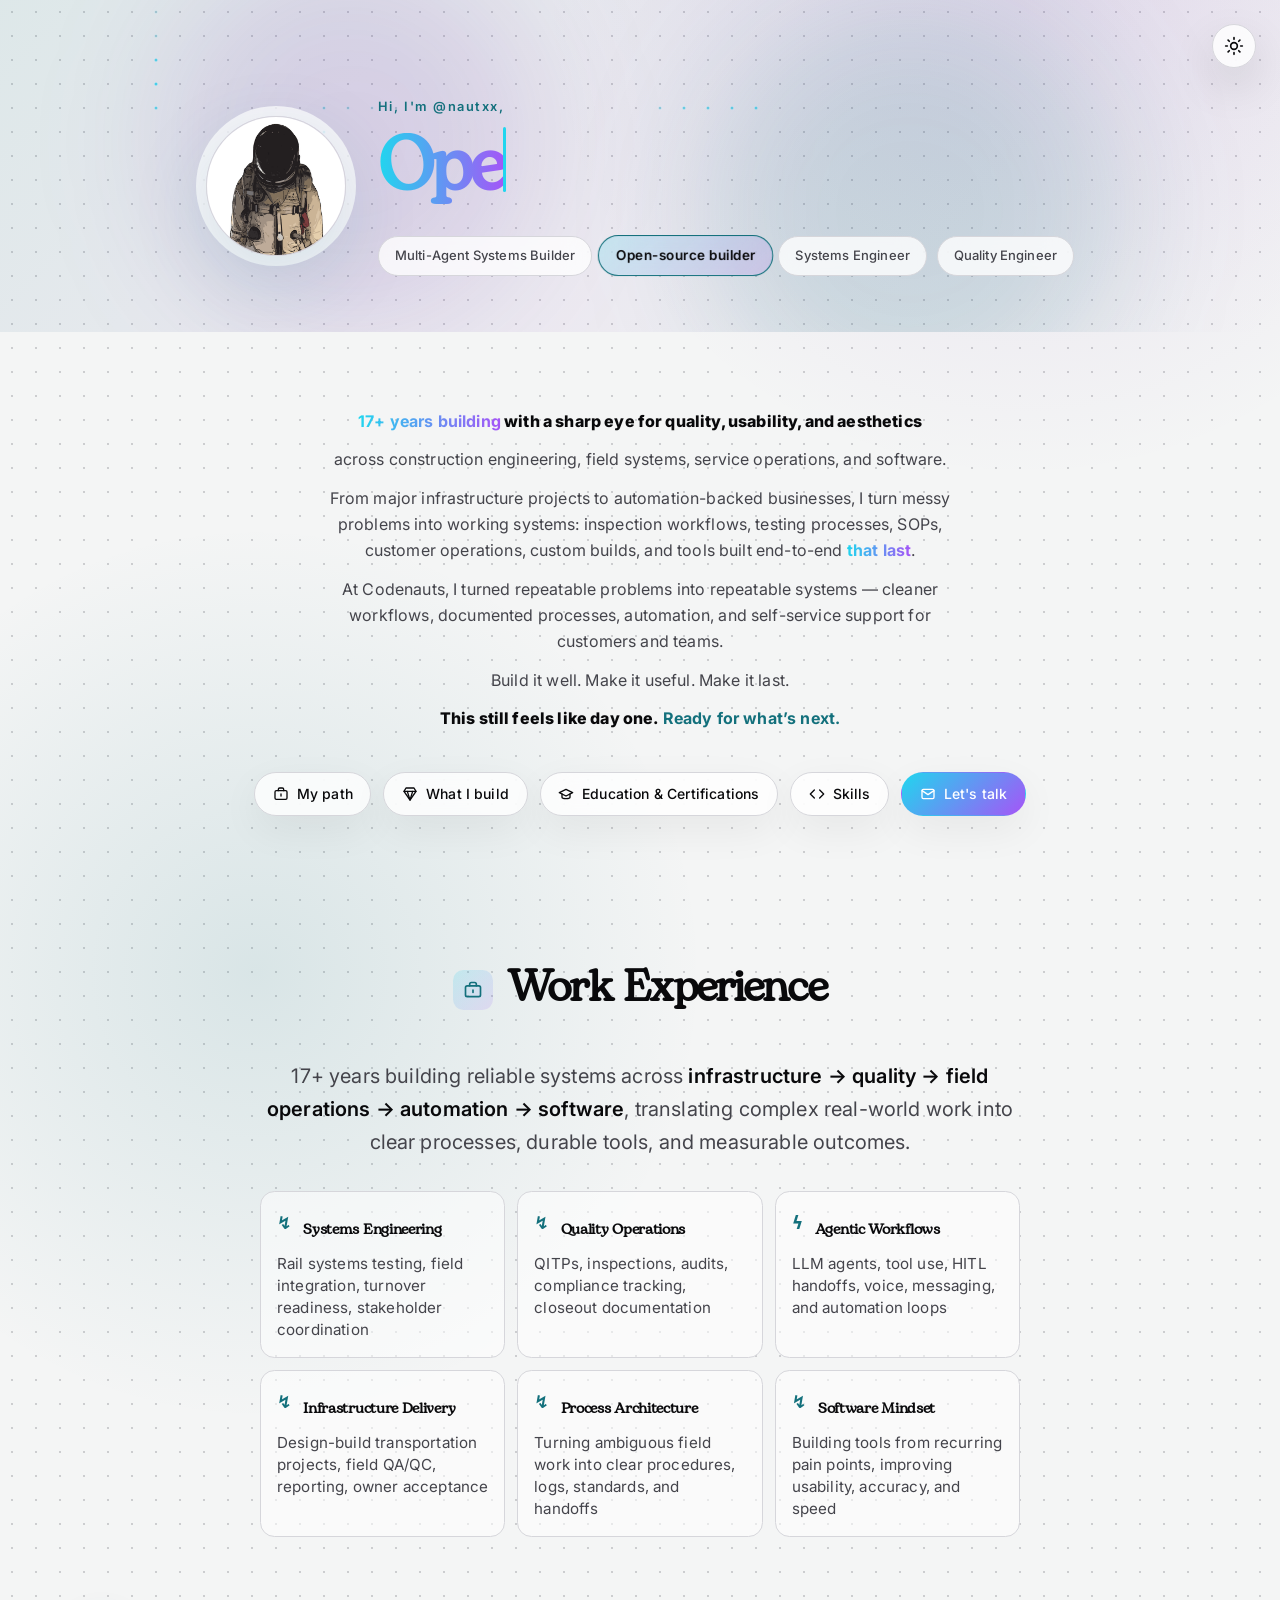
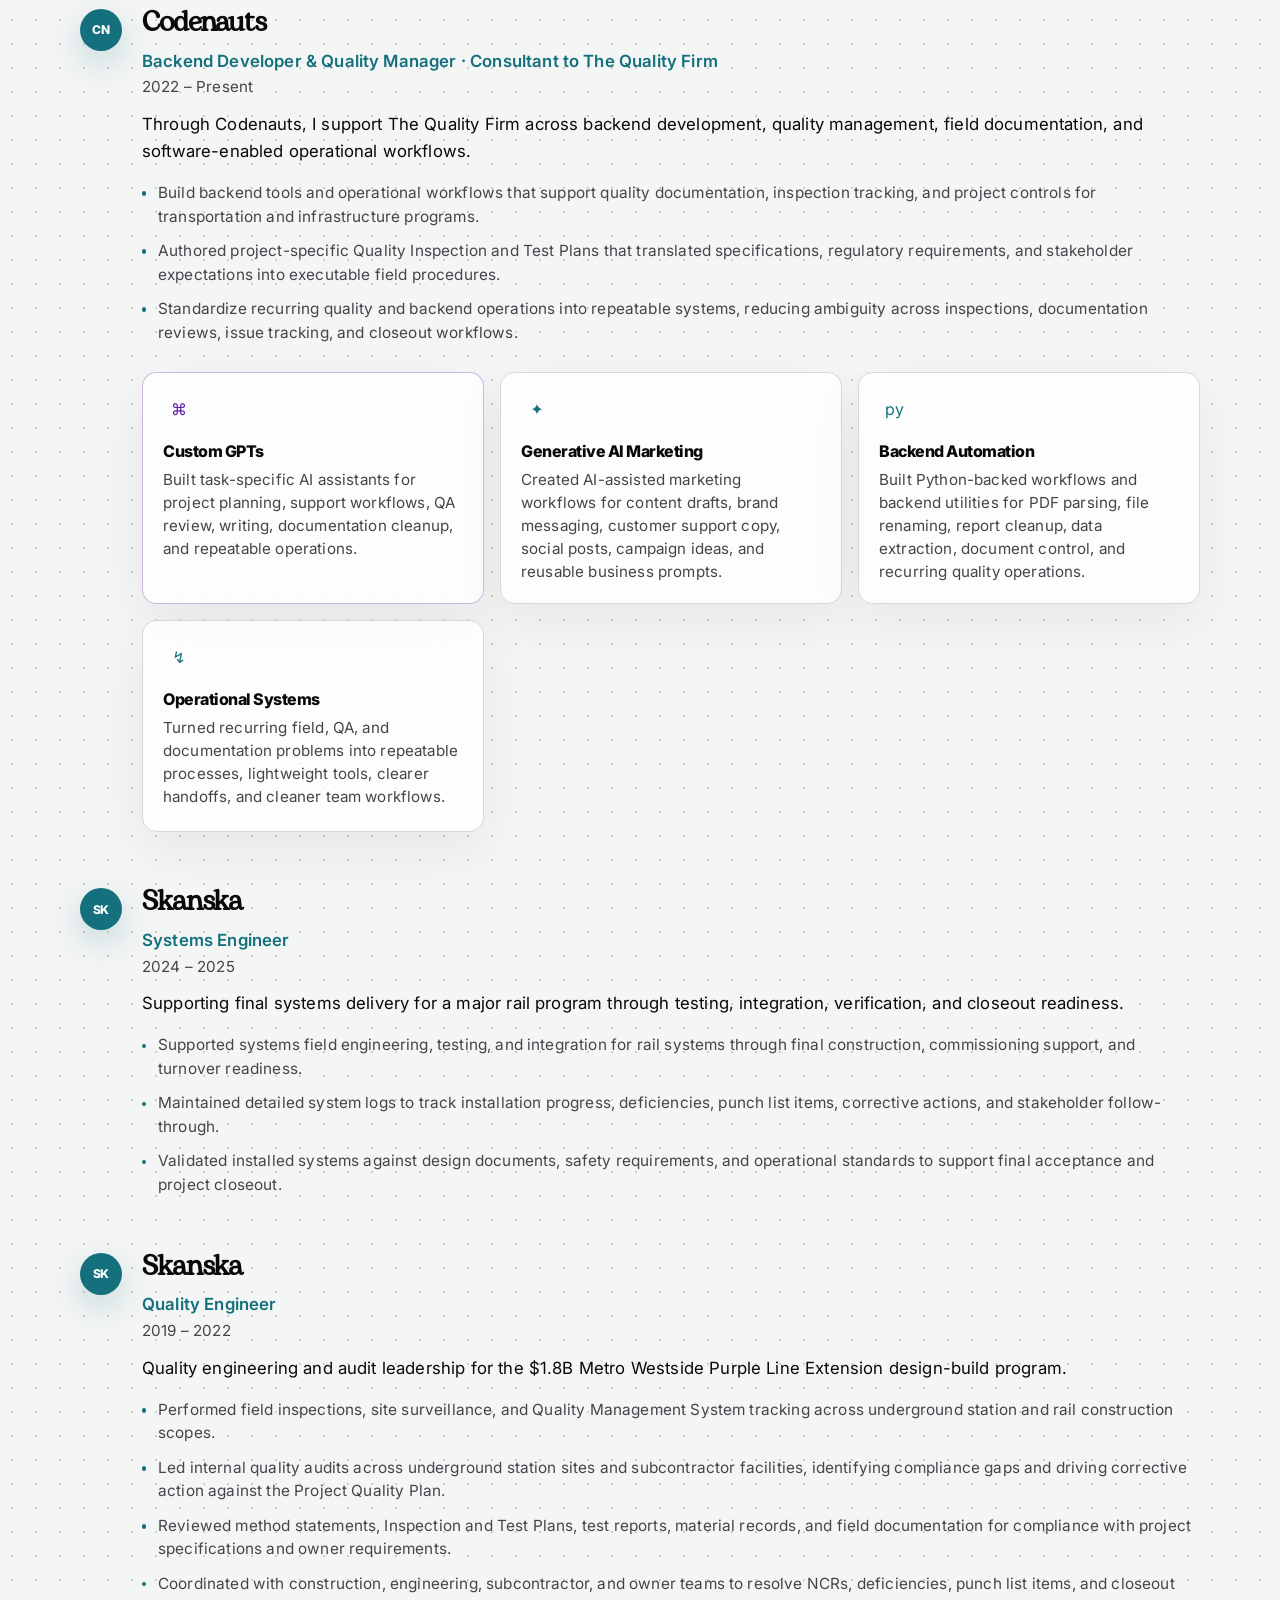
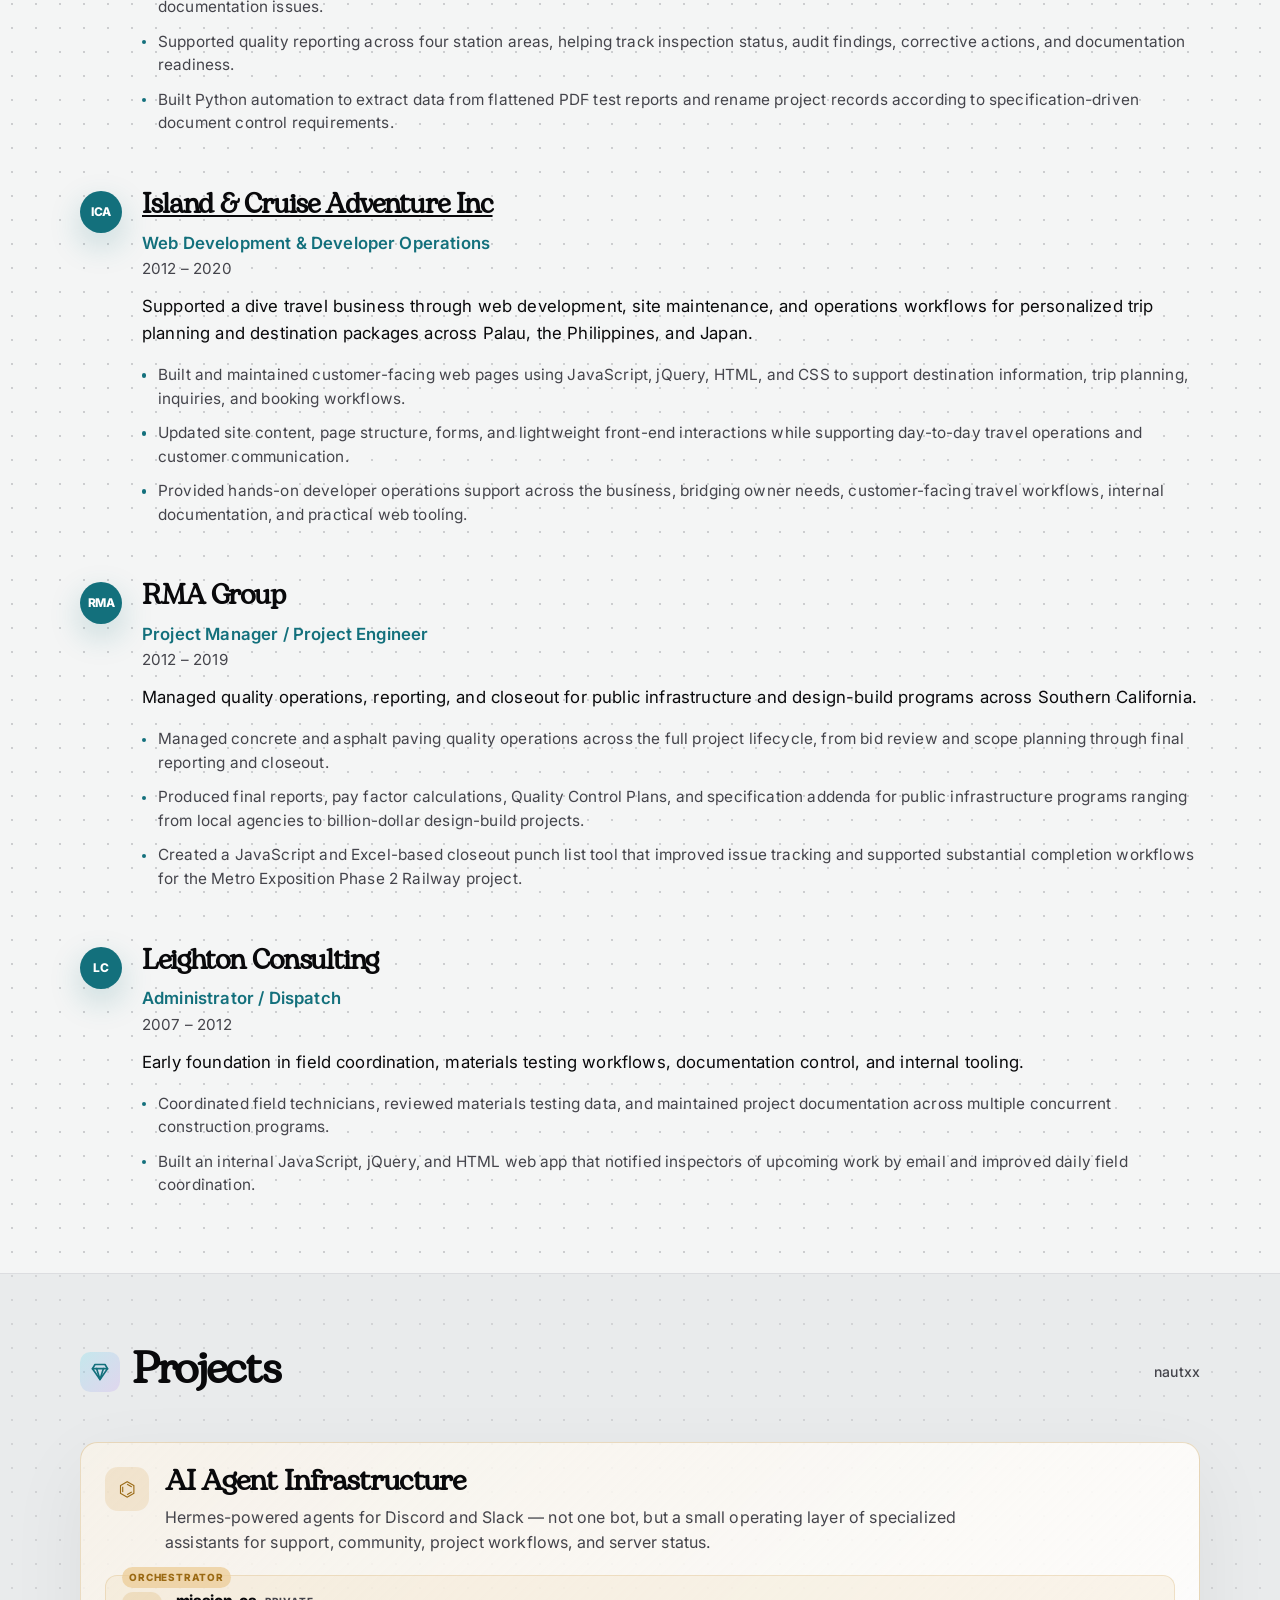
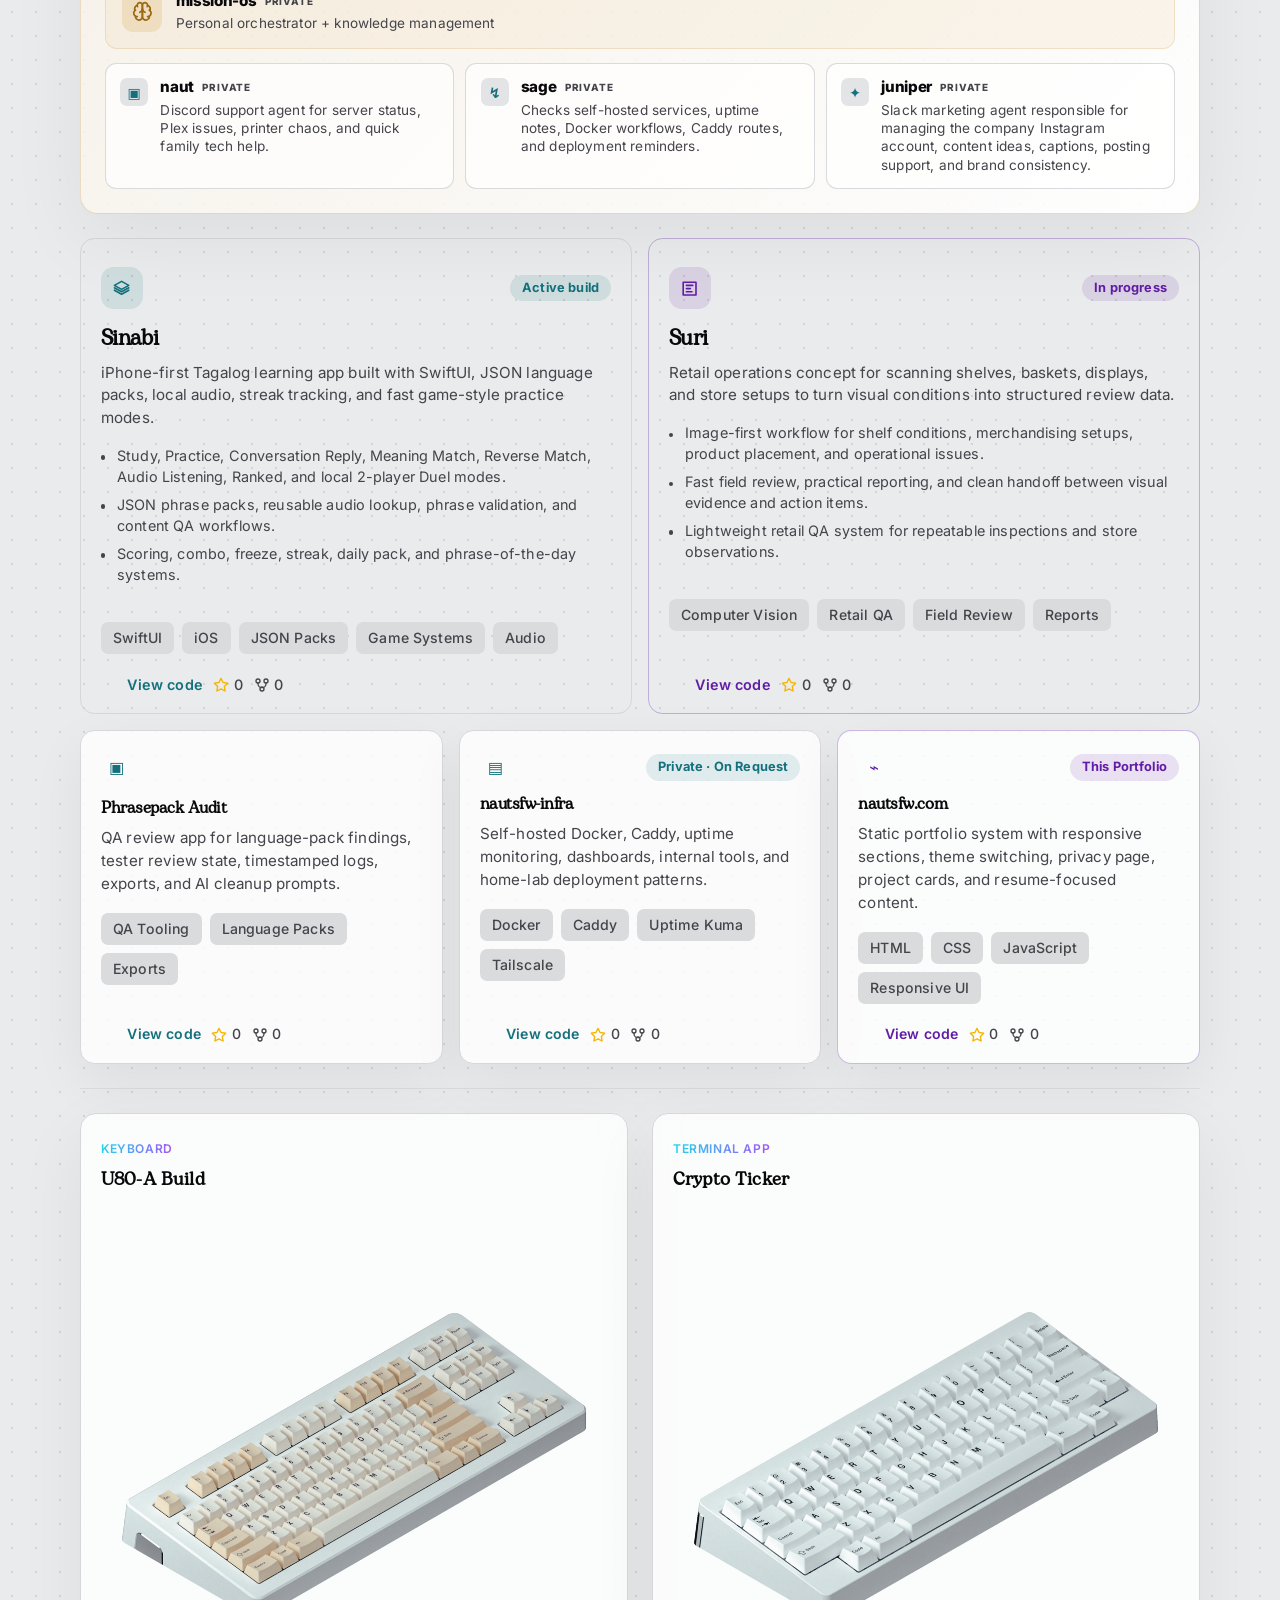
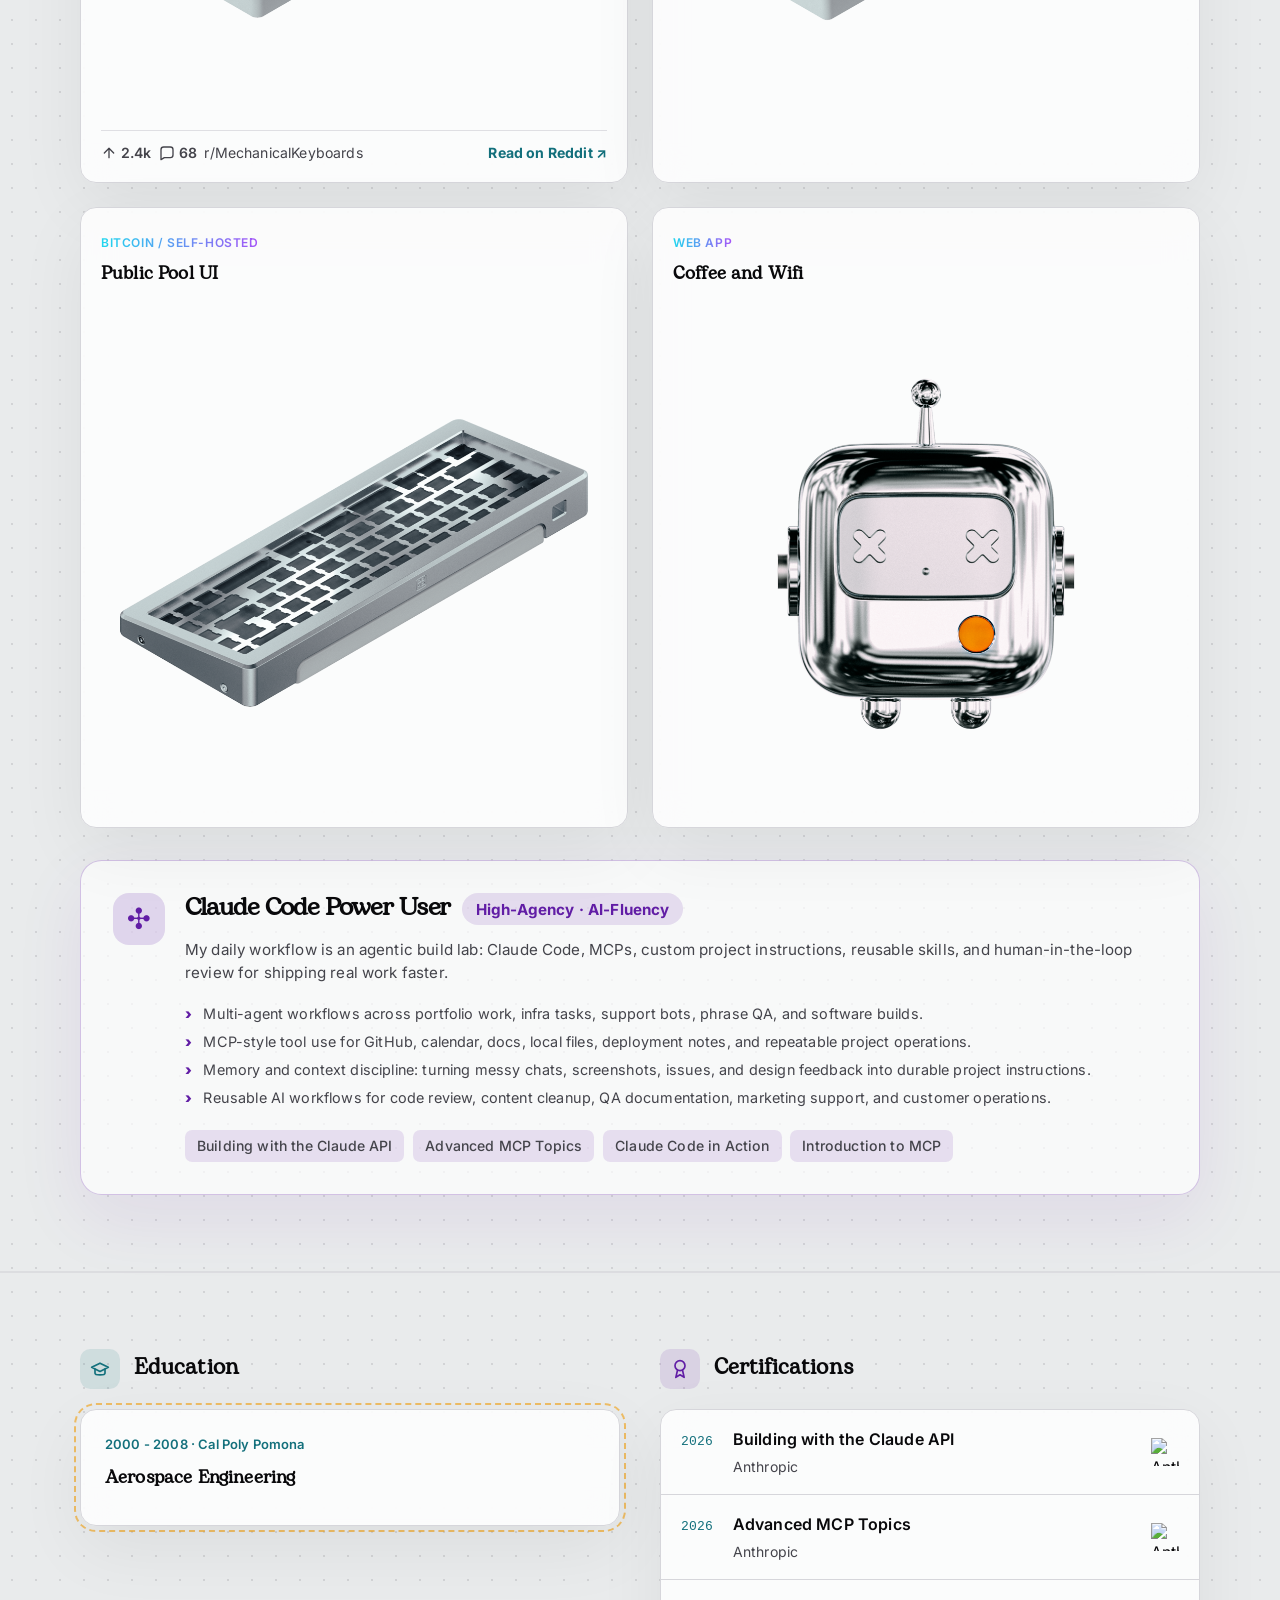
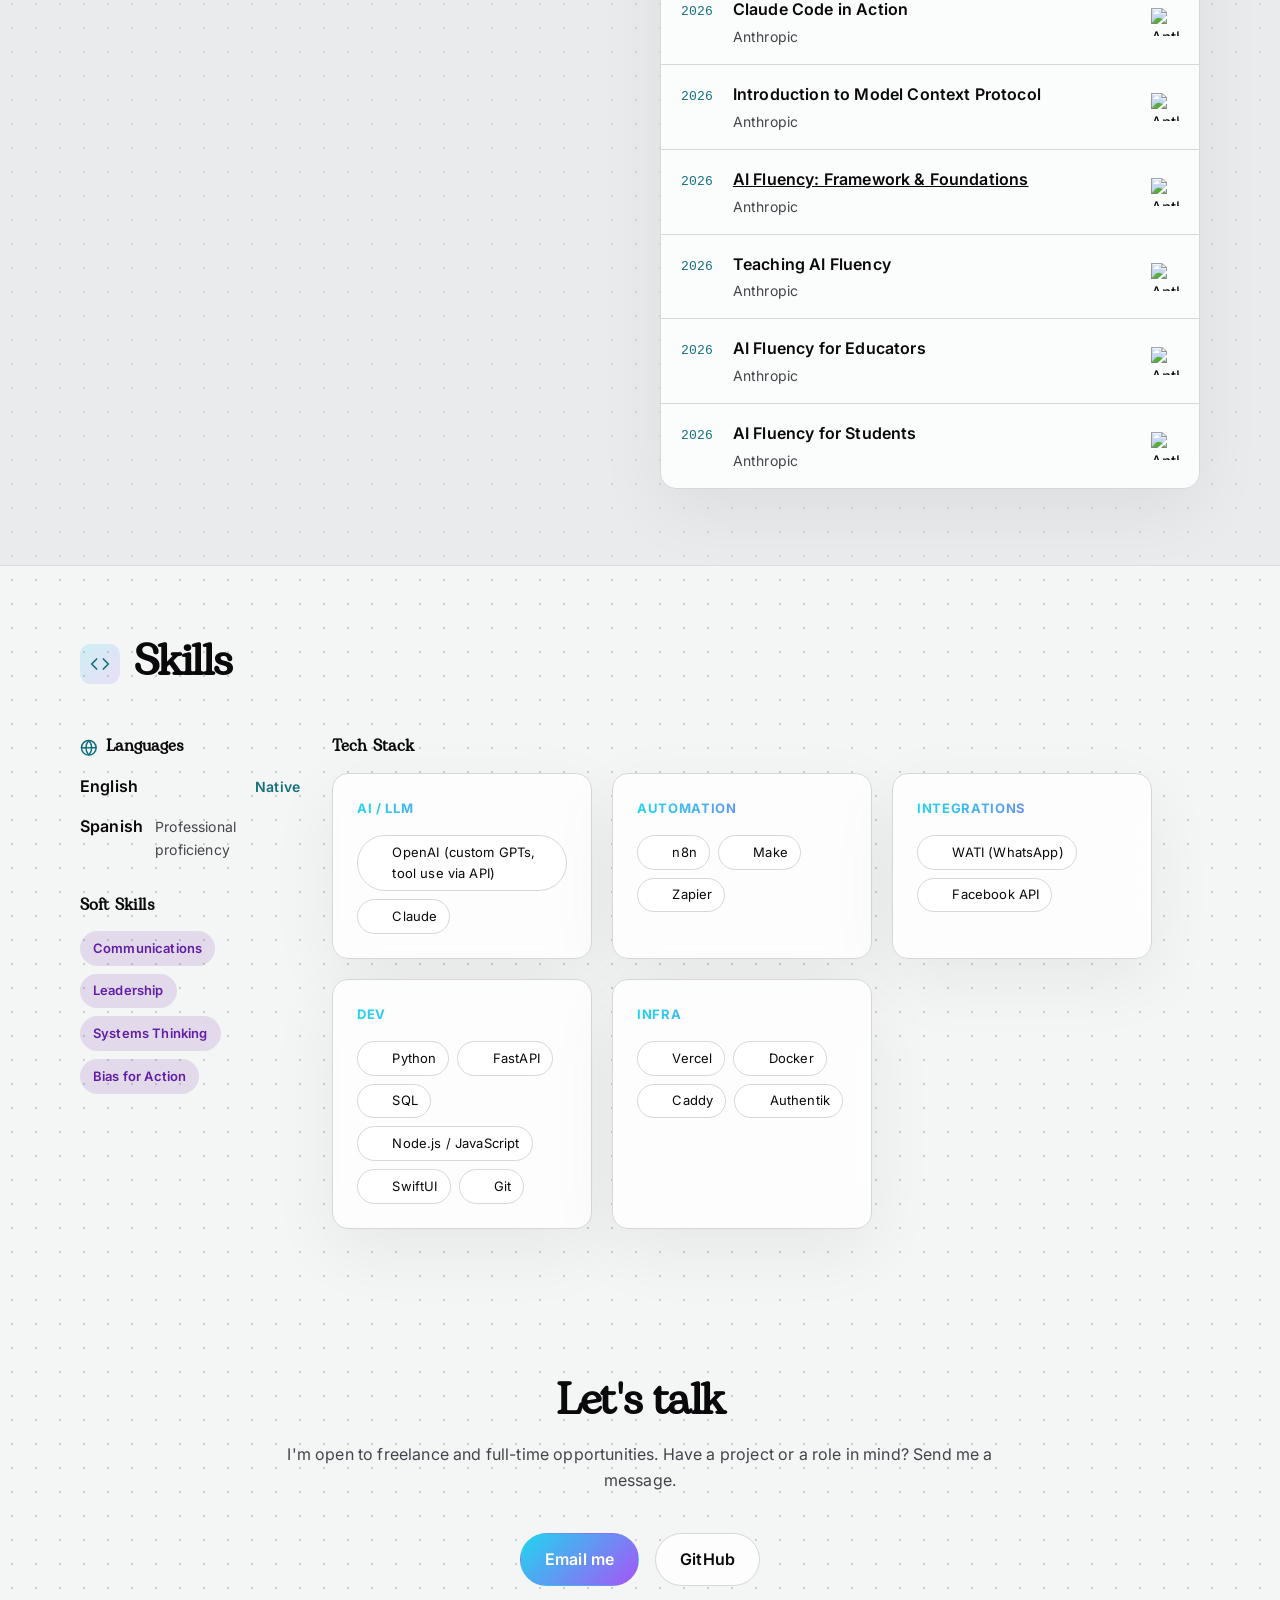
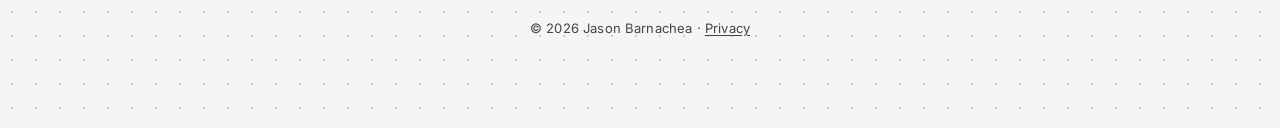
==== index.html @ 1ef132a7 "feat: refine hero introduction copy - add punctuation to the hero greeting - emphasize the 17+ years" ====
<!DOCTYPE html>
<html lang="en">
<head>
  <script>
    (function () {
      var stored = localStorage.getItem("theme");
      var prefersDark = window.matchMedia("(prefers-color-scheme: dark)").matches;
      if (stored === "dark" || (!stored && prefersDark)) {
        document.documentElement.setAttribute("data-theme", "dark");
      }
    })();
  </script>
  <meta charset="UTF-8">
  <meta name="viewport" content="width=device-width, initial-scale=1.0">
  <title>nautxx | Multi-Agent Systems Builder</title>
  <meta name="description" content="nautxx — software engineer and builder based in Santa Monica, California. Projects, experience, and certifications.">
  <meta name="author" content="Jason Barnachea">

  <link rel="preload" href="static/fonts/bogart.ttf" as="font" type="font/ttf" crossorigin>
  <link rel="preconnect" href="https://fonts.googleapis.com">
  <link rel="preconnect" href="https://fonts.gstatic.com" crossorigin>
  <link href="https://fonts.googleapis.com/css2?family=Inter:wght@400;500;600;700&display=swap" rel="stylesheet">

  <link rel="stylesheet" href="static/css/styles.css">
</head>
<body>

  <a href="#main" class="skip-link">Skip to content</a>

  <button type="button" class="theme-toggle" id="themeToggle" aria-label="Toggle dark mode">
    <svg class="theme-toggle__icon theme-toggle__icon--sun" viewBox="0 0 24 24" fill="none" stroke="currentColor" stroke-width="2" stroke-linecap="round" stroke-linejoin="round" aria-hidden="true"><circle cx="12" cy="12" r="4"/><path d="M12 2v2M12 20v2M4.93 4.93l1.41 1.41M17.66 17.66l1.41 1.41M2 12h2M20 12h2M6.34 17.66l-1.41 1.41M19.07 4.93l-1.41 1.41"/></svg>
    <svg class="theme-toggle__icon theme-toggle__icon--moon" viewBox="0 0 24 24" fill="none" stroke="currentColor" stroke-width="2" stroke-linecap="round" stroke-linejoin="round" aria-hidden="true"><path d="M21 12.79A9 9 0 1 1 11.21 3 7 7 0 0 0 21 12.79Z"/></svg>
  </button>

  <nav class="sitemap" id="sitemap" aria-label="Section navigation">
    <ul class="sitemap__list">
      <li class="sitemap__item"><a href="#experience" class="sitemap__link"><span class="sitemap__dot"></span>Experience</a></li>
      <li class="sitemap__item"><a href="#projects" class="sitemap__link"><span class="sitemap__dot"></span>Projects</a></li>
      <li class="sitemap__item"><a href="#credentials" class="sitemap__link"><span class="sitemap__dot"></span>Education &amp; Certifications</a></li>
      <li class="sitemap__item"><a href="#skills" class="sitemap__link"><span class="sitemap__dot"></span>Skills &amp; Stack</a></li>
      <li class="sitemap__item"><a href="#contact" class="sitemap__link"><span class="sitemap__dot"></span>Contact</a></li>
    </ul>
  </nav>

  <main id="main">

    <header class="hero" id="hero">
      <canvas class="hero__snakes" id="heroSnakes" aria-hidden="true"></canvas>
      <div class="hero__tint" aria-hidden="true"></div>
      <div class="hero__orb hero__orb--primary" aria-hidden="true"></div>
      <div class="hero__orb hero__orb--accent" aria-hidden="true"></div>
      <div class="hero__inner">
        <div class="hero__avatar">
          <picture>
            <source type="image/png" srcset="static/img/naut_1x.png 1x, static/img/naut_2x.png 2x">
            <img src="static/img/naut_2x.png" alt="Photo of Jason Barnachea" width="192" height="192">
          </picture>
        </div>
        <div class="hero__copy">
          <p class="hero__eyebrow">Hi, I'm @nautxx,</p>
          <h1 class="hero__title">
            <span id="roleText" class="hero__role" aria-hidden="true"></span>
            <span class="sr-only">Multi-Agent Systems Builder, Open-source builder, Systems Engineer, Quality Engineer</span>
          </h1>
          <div class="role-pills" id="rolePills">
            <span class="role-pill" data-role-index="0">Multi-Agent Systems Builder</span>
            <span class="role-pill" data-role-index="1">Open-source builder</span>
            <span class="role-pill" data-role-index="2">Systems Engineer</span>
            <span class="role-pill" data-role-index="3">Quality Engineer</span>
          </div>
        </div>
      </div>
    </header>

    <section class="section intro" id="intro">
      <div class="section__inner">
        <p class="hero__sub hero__sub--lead"><span class="hero__sub-highlight">17+ years building</span> with a sharp eye for quality, usability, and aesthetics</p>
        <p class="hero__sub">across construction engineering, field systems, service operations, and software.</p>
        <p class="hero__sub">From major infrastructure projects to automation-backed businesses, I turn messy problems into working systems: inspection workflows, testing processes, SOPs, customer operations, custom builds, and tools built end-to-end <span class="hero__sub-highlight">that last</span>.</p>
        <p class="hero__sub">At Codenauts, I turned repeatable problems into repeatable systems — cleaner workflows, documented processes, automation, and self-service support for customers and teams.</p>
        <p class="hero__sub">Build it well. Make it useful. Make it last.</p>
        <p class="hero__sub"><strong class="hero__sub-strong">This still feels like day one.</strong> <span class="hero__sub-accent">Ready for what’s next.</span></p>
        <nav class="pill-nav" aria-label="Jump to section">
          <a href="#experience" class="pill-nav__link">
            <span class="pill-nav__icon" aria-hidden="true">
              <svg viewBox="0 0 24 24" fill="none" stroke="currentColor" stroke-width="2" stroke-linecap="round"
                stroke-linejoin="round">
                <rect x="3" y="7" width="18" height="13" rx="2" />
                <path d="M8 7V5a2 2 0 0 1 2-2h4a2 2 0 0 1 2 2v2" />
                <path d="M12 12v3" />
              </svg>
            </span>
            My path
          </a>
        
          <a href="#projects" class="pill-nav__link">
            <span class="pill-nav__icon" aria-hidden="true">
              <svg viewBox="0 0 24 24" fill="none" stroke="currentColor" stroke-width="2" stroke-linecap="round"
                stroke-linejoin="round">
                <path d="M6 3h12l3 5-9 13L3 8l3-5Z" />
                <path d="M3 8h18" />
                <path d="m8 8 4 13 4-13" />
              </svg>
            </span>
            What I build
          </a>
        
          <a href="#credentials" class="pill-nav__link">
            <span class="pill-nav__icon" aria-hidden="true">
              <svg viewBox="0 0 24 24" fill="none" stroke="currentColor" stroke-width="2" stroke-linecap="round"
                stroke-linejoin="round">
                <path d="M22 10 12 5 2 10l10 5 10-5Z" />
                <path d="M6 12v5c0 1.1 2.7 2 6 2s6-.9 6-2v-5" />
              </svg>
            </span>
            Education &amp; Certifications
          </a>
        
          <a href="#skills" class="pill-nav__link">
            <span class="pill-nav__icon" aria-hidden="true">
              <svg viewBox="0 0 24 24" fill="none" stroke="currentColor" stroke-width="2" stroke-linecap="round"
                stroke-linejoin="round">
                <polyline points="16 18 22 12 16 6" />
                <polyline points="8 6 2 12 8 18" />
              </svg>
            </span>
            Skills
          </a>
        
          <a href="#contact" class="pill-nav__link pill-nav__link--accent">
            <span class="pill-nav__icon" aria-hidden="true">
              <svg viewBox="0 0 24 24" fill="none" stroke="currentColor" stroke-width="2" stroke-linecap="round"
                stroke-linejoin="round">
                <rect x="3" y="5" width="18" height="14" rx="2" />
                <path d="m3 7 9 6 9-6" />
              </svg>
            </span>
            Let's talk
          </a>
        </nav>
      </div>
    </section>

    <section class="section experience" id="experience">
      <div class="section__inner experience__inner">
        <div class="section__head experience__head">
          <span class="section__icon" aria-hidden="true">
            <svg viewBox="0 0 24 24" fill="none" stroke="currentColor" stroke-width="2" stroke-linecap="round" stroke-linejoin="round"><rect x="3" y="7" width="18" height="13" rx="2"/><path d="M8 7V5a2 2 0 0 1 2-2h4a2 2 0 0 1 2 2v2"/><path d="M12 12v3"/></svg>
          </span>
          <h2 class="section__title">Work Experience</h2>
        </div>

        <p class="experience__lede">17+ years building reliable systems across <strong>infrastructure → quality → field operations → automation → software</strong>, translating complex real-world work into clear processes, durable tools, and measurable outcomes.</p>

        <div class="experience-capabilities" aria-label="Core experience themes">
          <article class="experience-capability">
            <span class="experience-capability__icon" aria-hidden="true">↯</span>
            <h3>Systems Engineering</h3>
            <p>Rail systems testing, field integration, turnover readiness, stakeholder coordination</p>
          </article>
          <article class="experience-capability">
            <span class="experience-capability__icon" aria-hidden="true">↯</span>
            <h3>Quality Operations</h3>
            <p>QITPs, inspections, audits, compliance tracking, closeout documentation</p>
          </article>
          <article class="experience-capability experience-capability--agentic">
            <span class="experience-capability__icon" aria-hidden="true">ϟ</span>
            <h3>Agentic Workflows</h3>
            <p>LLM agents, tool use, HITL handoffs, voice, messaging, and automation loops</p>
          </article>
          <article class="experience-capability">
            <span class="experience-capability__icon" aria-hidden="true">↯</span>
            <h3>Infrastructure Delivery</h3>
            <p>Design-build transportation projects, field QA/QC, reporting, owner acceptance</p>
          </article>
          <article class="experience-capability">
            <span class="experience-capability__icon" aria-hidden="true">↯</span>
            <h3>Process Architecture</h3>
            <p>Turning ambiguous field work into clear procedures, logs, standards, and handoffs</p>
          </article>
          <article class="experience-capability">
            <span class="experience-capability__icon" aria-hidden="true">↯</span>
            <h3>Software Mindset</h3>
            <p>Building tools from recurring pain points, improving usability, accuracy, and speed</p>
          </article>
        </div>

        <div class="experience-timeline">
          <article class="experience-role">
            <div class="experience-role__marker" aria-hidden="true">CN</div>
            <div class="experience-role__body">
              <div class="experience-role__head">
                <div>
                  <h3 class="experience-role__company">Codenauts</h3>
                  <p class="experience-role__title">Backend Developer &amp; Quality Manager · Consultant to The Quality Firm</p>
                  <p class="experience-role__meta">2022 – Present</p>
                </div>
              </div>
              <p class="experience-role__summary">Through Codenauts, I support The Quality Firm across backend development, quality management, field documentation, and software-enabled operational workflows.</p>
              <ul class="experience-role__bullets">
                <li>Build backend tools and operational workflows that support quality documentation, inspection tracking, and project controls for transportation and infrastructure programs.</li>
                <li>Authored project-specific Quality Inspection and Test Plans that translated specifications, regulatory requirements, and stakeholder expectations into executable field procedures.</li>
                <li>Standardize recurring quality and backend operations into repeatable systems, reducing ambiguity across inspections, documentation reviews, issue tracking, and closeout workflows.</li>
              </ul>

              <div class="experience-projects experience-projects--role" aria-label="Codenauts work systems">
                <article class="experience-project experience-project--compact experience-project--accent">
                  <span class="experience-project__icon" aria-hidden="true">⌘</span>
                  <h4 class="experience-project__title">Custom GPTs</h4>
                  <p class="experience-project__desc">Built task-specific AI assistants for project planning, support workflows, QA review, writing, documentation cleanup, and repeatable operations.</p>
                </article>

                <article class="experience-project experience-project--compact">
                  <span class="experience-project__icon" aria-hidden="true">✦</span>
                  <h4 class="experience-project__title">Generative AI Marketing</h4>
                  <p class="experience-project__desc">Created AI-assisted marketing workflows for content drafts, brand messaging, customer support copy, social posts, campaign ideas, and reusable business prompts.</p>
                </article>

                <article class="experience-project experience-project--compact">
                  <span class="experience-project__icon" aria-hidden="true">py</span>
                  <h4 class="experience-project__title">Backend Automation</h4>
                  <p class="experience-project__desc">Built Python-backed workflows and backend utilities for PDF parsing, file renaming, report cleanup, data extraction, document control, and recurring quality operations.</p>
                </article>

                <article class="experience-project experience-project--compact">
                  <span class="experience-project__icon" aria-hidden="true">↯</span>
                  <h4 class="experience-project__title">Operational Systems</h4>
                  <p class="experience-project__desc">Turned recurring field, QA, and documentation problems into repeatable processes, lightweight tools, clearer handoffs, and cleaner team workflows.</p>
                </article>
              </div>
            </div>
          </article>

          <article class="experience-role">
            <div class="experience-role__marker" aria-hidden="true">SK</div>
            <div class="experience-role__body">
              <div class="experience-role__head">
                <div>
                  <h3 class="experience-role__company">Skanska</h3>
                  <p class="experience-role__title">Systems Engineer</p>
                  <p class="experience-role__meta">2024 – 2025</p>
                </div>
              </div>
              <p class="experience-role__summary">Supporting final systems delivery for a major rail program through testing, integration, verification, and closeout readiness.</p>
              <ul class="experience-role__bullets">
                <li>Supported systems field engineering, testing, and integration for rail systems through final construction, commissioning support, and turnover readiness.</li>
                <li>Maintained detailed system logs to track installation progress, deficiencies, punch list items, corrective actions, and stakeholder follow-through.</li>
                <li>Validated installed systems against design documents, safety requirements, and operational standards to support final acceptance and project closeout.</li>
              </ul>
            </div>
          </article>

          <article class="experience-role">
            <div class="experience-role__marker" aria-hidden="true">SK</div>
            <div class="experience-role__body">
              <div class="experience-role__head">
                <div>
                  <h3 class="experience-role__company">Skanska</h3>
                  <p class="experience-role__title">Quality Engineer</p>
                  <p class="experience-role__meta">2019 – 2022</p>
                </div>
              </div>
              <p class="experience-role__summary">Quality engineering and audit leadership for the $1.8B Metro Westside Purple Line Extension design-build program.</p>
              <ul class="experience-role__bullets">
                <li>Performed field inspections, site surveillance, and Quality Management System tracking across underground station and rail construction scopes.</li>
                <li>Led internal quality audits across underground station sites and subcontractor facilities, identifying compliance gaps and driving corrective action against the Project Quality Plan.</li>
                <li>Reviewed method statements, Inspection and Test Plans, test reports, material records, and field documentation for compliance with project specifications and owner requirements.</li>
                <li>Coordinated with construction, engineering, subcontractor, and owner teams to resolve NCRs, deficiencies, punch list items, and closeout documentation issues.</li>
                <li>Supported quality reporting across four station areas, helping track inspection status, audit findings, corrective actions, and documentation readiness.</li>
                <li>Built Python automation to extract data from flattened PDF test reports and rename project records according to specification-driven document control requirements.</li>
              </ul>
            </div>
          </article>

          <article class="experience-role">
            <div class="experience-role__marker" aria-hidden="true">ICA</div>
            <div class="experience-role__body">
              <div class="experience-role__head">
                <div>
                  <h3 class="experience-role__company"><a href="https://islandcruiseadventure.com/" target="_blank" rel="noopener">Island &amp; Cruise Adventure Inc</a></h3>
                  <p class="experience-role__title">Web Development &amp; Developer Operations</p>
                  <p class="experience-role__meta">2012 – 2020</p>
                </div>
              </div>
              <p class="experience-role__summary">Supported a dive travel business through web development, site maintenance, and operations workflows for personalized trip planning and destination packages across Palau, the Philippines, and Japan.</p>
              <ul class="experience-role__bullets">
                <li>Built and maintained customer-facing web pages using JavaScript, jQuery, HTML, and CSS to support destination information, trip planning, inquiries, and booking workflows.</li>
                <li>Updated site content, page structure, forms, and lightweight front-end interactions while supporting day-to-day travel operations and customer communication.</li>
                <li>Provided hands-on developer operations support across the business, bridging owner needs, customer-facing travel workflows, internal documentation, and practical web tooling.</li>
              </ul>
            </div>
          </article>

          <article class="experience-role">
            <div class="experience-role__marker" aria-hidden="true">RMA</div>
            <div class="experience-role__body">
              <div class="experience-role__head">
                <div>
                  <h3 class="experience-role__company">RMA Group</h3>
                  <p class="experience-role__title">Project Manager / Project Engineer</p>
                  <p class="experience-role__meta">2012 – 2019</p>
                </div>
              </div>
              <p class="experience-role__summary">Managed quality operations, reporting, and closeout for public infrastructure and design-build programs across Southern California.</p>
              <ul class="experience-role__bullets">
                <li>Managed concrete and asphalt paving quality operations across the full project lifecycle, from bid review and scope planning through final reporting and closeout.</li>
                <li>Produced final reports, pay factor calculations, Quality Control Plans, and specification addenda for public infrastructure programs ranging from local agencies to billion-dollar design-build projects.</li>
                <li>Created a JavaScript and Excel-based closeout punch list tool that improved issue tracking and supported substantial completion workflows for the Metro Exposition Phase 2 Railway project.</li>
              </ul>
            </div>
          </article>

          <article class="experience-role">
            <div class="experience-role__marker" aria-hidden="true">LC</div>
            <div class="experience-role__body">
              <div class="experience-role__head">
                <div>
                  <h3 class="experience-role__company">Leighton Consulting</h3>
                  <p class="experience-role__title">Administrator / Dispatch</p>
                  <p class="experience-role__meta">2007 – 2012</p>
                </div>
              </div>
              <p class="experience-role__summary">Early foundation in field coordination, materials testing workflows, documentation control, and internal tooling.</p>
              <ul class="experience-role__bullets">
                <li>Coordinated field technicians, reviewed materials testing data, and maintained project documentation across multiple concurrent construction programs.</li>
                <li>Built an internal JavaScript, jQuery, and HTML web app that notified inspectors of upcoming work by email and improved daily field coordination.</li>
              </ul>
            </div>
          </article>
        </div>
      </div>
    </section>

    <section class="section section--muted" id="projects">
      <div class="section__inner">
        <div class="section__head section__head--split">
          <div class="section__head-main">
            <span class="section__icon" aria-hidden="true">
              <svg viewBox="0 0 24 24" fill="none" stroke="currentColor" stroke-width="2" stroke-linecap="round" stroke-linejoin="round"><path d="M6 3h12l3 5-9 13L3 8l3-5Z"/><path d="M3 8h18"/><path d="m8 8 4 13 4-13"/></svg>
            </span>
            <h2 class="section__title">Projects</h2>
          </div>
          <a class="section__github" href="https://github.com/nautxx" target="_blank" rel="noopener" aria-label="View Jason Barnachea on GitHub">
            <img src="https://cdn.jsdelivr.net/npm/@lobehub/icons-static-png@latest/light/github.png" alt="" aria-hidden="true" loading="lazy">
            <span>nautxx</span>
          </a>
        </div>
        <article class="agent-card" aria-label="AI Agent Infrastructure">
          <div class="agent-card__head">
            <span class="agent-card__icon" aria-hidden="true">⌬</span>
            <div>
              <h3 class="agent-card__title">AI Agent Infrastructure</h3>
              <p class="agent-card__desc">Hermes-powered agents for Discord and Slack — not one bot, but a small operating layer of specialized assistants for support, community, project workflows, and server status.</p>
            </div>
          </div>
          <div class="agent-card__orchestrator">
            <span class="agent-card__label">Orchestrator</span>
            <div class="agent-card__orchestrator-body">
              <span class="agent-card__orchestrator-icon" aria-hidden="true">
                <svg viewBox="0 0 24 24" fill="none" stroke="currentColor" stroke-width="2" stroke-linecap="round" stroke-linejoin="round"><path d="M12 5a3 3 0 1 0-5.997.125 4 4 0 0 0-2.526 5.77 4 4 0 0 0 .556 6.588A4 4 0 1 0 12 18Z"/><path d="M12 5a3 3 0 1 1 5.997.125 4 4 0 0 1 2.526 5.77 4 4 0 0 1-.556 6.588A4 4 0 1 1 12 18Z"/><path d="M15 13a4.5 4.5 0 0 1-3-4 4.5 4.5 0 0 1-3 4"/><path d="M17.599 6.5a3 3 0 0 0 .399-1.375"/><path d="M6.003 5.125A3 3 0 0 0 6.401 6.5"/><path d="M3.477 10.896a4 4 0 0 1 .585-.396"/><path d="M19.938 10.5a4 4 0 0 1 .585.396"/><path d="M6 18a4 4 0 0 1-1.967-.516"/><path d="M19.967 17.484A4 4 0 0 1 18 18"/></svg>
              </span>
              <div>
                <h4>mission-os <span class="agent-private">Private</span></h4>
                <p>Personal orchestrator + knowledge management</p>
              </div>
            </div>
          </div>
          <div class="agent-grid" aria-label="Hermes agent stack">
            <article class="agent-mini">
              <span aria-hidden="true">▣</span>
              <div>
                <h4>naut <span class="agent-private">Private</span></h4>
                <p>Discord support agent for server status, Plex issues, printer chaos, and quick family tech help.</p>
              </div>
            </article>
            <article class="agent-mini">
              <span aria-hidden="true">↯</span>
              <div>
                <h4>sage <span class="agent-private">Private</span></h4>
                <p>Checks self-hosted services, uptime notes, Docker workflows, Caddy routes, and deployment reminders.</p>
              </div>
            </article>
            <article class="agent-mini">
              <span aria-hidden="true">✦</span>
              <div>
                <h4>juniper <span class="agent-private">Private</span></h4>
                <p>Slack marketing agent responsible for managing the company Instagram account, content ideas, captions, posting support, and brand consistency.</p>
              </div>
            </article>
          </div>
        </article>

        <div class="experience-projects" aria-label="Selected projects">
          <article class="experience-project experience-project--featured">
            <div class="experience-project__top">
              <span class="experience-project__icon" aria-hidden="true">
                <svg viewBox="0 0 24 24" fill="none" stroke="currentColor" stroke-width="2" stroke-linecap="round" stroke-linejoin="round"><path d="M12 3 3 8l9 5 9-5-9-5Z"/><path d="m3 14 9 5 9-5"/><path d="m3 11 9 5 9-5"/></svg>
              </span>
              <span class="experience-project__pill">Active build</span>
            </div>
            <h3 class="experience-project__title">Sinabi</h3>
            <p class="experience-project__desc">iPhone-first Tagalog learning app built with SwiftUI, JSON language packs, local audio, streak tracking, and fast game-style practice modes.</p>
            <ul class="experience-project__list">
              <li>Study, Practice, Conversation Reply, Meaning Match, Reverse Match, Audio Listening, Ranked, and local 2-player Duel modes.</li>
              <li>JSON phrase packs, reusable audio lookup, phrase validation, and content QA workflows.</li>
              <li>Scoring, combo, freeze, streak, daily pack, and phrase-of-the-day systems.</li>
            </ul>
            <div class="project-tags" aria-label="Sinabi technologies">
              <span>SwiftUI</span>
              <span>iOS</span>
              <span>JSON Packs</span>
              <span>Game Systems</span>
              <span>Audio</span>
            </div>
            <a class="experience-project__button project-code-link" href="https://github.com/nautxx/sinabi" target="_blank" rel="noopener" aria-label="View Sinabi code on GitHub">
              <span class="project-code-link__github" aria-hidden="true">
                <img src="https://cdn.jsdelivr.net/npm/@lobehub/icons-static-png@latest/light/github.png" alt="" loading="lazy">
              </span>
              <span>View code</span>
              <span class="project-code-link__stat project-code-link__stat--star" aria-label="0 stars"><svg viewBox="0 0 24 24" fill="none" stroke="currentColor" stroke-width="2" stroke-linecap="round" stroke-linejoin="round" aria-hidden="true"><path d="m12 2 3.09 6.26L22 9.27l-5 4.87 1.18 6.88L12 17.77l-6.18 3.25L7 14.14 2 9.27l6.91-1.01L12 2Z"/></svg><span>0</span></span>
              <span class="project-code-link__stat" aria-label="0 forks"><svg viewBox="0 0 24 24" fill="none" stroke="currentColor" stroke-width="2" stroke-linecap="round" stroke-linejoin="round" aria-hidden="true"><circle cx="6" cy="6" r="3"/><circle cx="18" cy="6" r="3"/><circle cx="12" cy="18" r="3"/><path d="M6 9v1a6 6 0 0 0 6 6 6 6 0 0 0 6-6V9"/></svg><span>0</span></span>
            </a>
          </article>

          <article class="experience-project experience-project--featured experience-project--accent">
            <div class="experience-project__top">
              <span class="experience-project__icon" aria-hidden="true">
                <svg viewBox="0 0 24 24" fill="none" stroke="currentColor" stroke-width="2" stroke-linecap="round" stroke-linejoin="round"><path d="M4 4h16v16H4z"/><path d="M8 8h8"/><path d="M8 12h5"/><path d="M8 16h7"/></svg>
              </span>
              <span class="experience-project__pill">In progress</span>
            </div>
            <h3 class="experience-project__title">Suri</h3>
            <p class="experience-project__desc">Retail operations concept for scanning shelves, baskets, displays, and store setups to turn visual conditions into structured review data.</p>
            <ul class="experience-project__list">
              <li>Image-first workflow for shelf conditions, merchandising setups, product placement, and operational issues.</li>
              <li>Fast field review, practical reporting, and clean handoff between visual evidence and action items.</li>
              <li>Lightweight retail QA system for repeatable inspections and store observations.</li>
            </ul>
            <div class="project-tags" aria-label="Suri technologies">
              <span>Computer Vision</span>
              <span>Retail QA</span>
              <span>Field Review</span>
              <span>Reports</span>
            </div>
            <a class="experience-project__button project-code-link" href="https://github.com/nautxx/suri" target="_blank" rel="noopener" aria-label="View Suri code on GitHub">
              <span class="project-code-link__github" aria-hidden="true">
                <img src="https://cdn.jsdelivr.net/npm/@lobehub/icons-static-png@latest/light/github.png" alt="" loading="lazy">
              </span>
              <span>View code</span>
              <span class="project-code-link__stat project-code-link__stat--star" aria-label="0 stars"><svg viewBox="0 0 24 24" fill="none" stroke="currentColor" stroke-width="2" stroke-linecap="round" stroke-linejoin="round" aria-hidden="true"><path d="m12 2 3.09 6.26L22 9.27l-5 4.87 1.18 6.88L12 17.77l-6.18 3.25L7 14.14 2 9.27l6.91-1.01L12 2Z"/></svg><span>0</span></span>
              <span class="project-code-link__stat" aria-label="0 forks"><svg viewBox="0 0 24 24" fill="none" stroke="currentColor" stroke-width="2" stroke-linecap="round" stroke-linejoin="round" aria-hidden="true"><circle cx="6" cy="6" r="3"/><circle cx="18" cy="6" r="3"/><circle cx="12" cy="18" r="3"/><path d="M6 9v1a6 6 0 0 0 6 6 6 6 0 0 0 6-6V9"/></svg><span>0</span></span>
            </a>
          </article>

          <article class="experience-project experience-project--compact">
            <span class="experience-project__icon" aria-hidden="true">▣</span>
            <h3 class="experience-project__title">Phrasepack Audit</h3>
            <p class="experience-project__desc">QA review app for language-pack findings, tester review state, timestamped logs, exports, and AI cleanup prompts.</p>
            <div class="project-tags" aria-label="Phrasepack Audit technologies">
              <span>QA Tooling</span>
              <span>Language Packs</span>
              <span>Exports</span>
            </div>
            <a class="experience-project__link project-code-link" href="https://github.com/nautxx/phrasepack-audit" target="_blank" rel="noopener" aria-label="View Phrasepack Audit code on GitHub">
              <span class="project-code-link__github" aria-hidden="true"><img src="https://cdn.jsdelivr.net/npm/@lobehub/icons-static-png@latest/light/github.png" alt="" loading="lazy"></span>
              <span>View code</span>
              <span class="project-code-link__stat project-code-link__stat--star" aria-label="0 stars"><svg viewBox="0 0 24 24" fill="none" stroke="currentColor" stroke-width="2" stroke-linecap="round" stroke-linejoin="round" aria-hidden="true"><path d="m12 2 3.09 6.26L22 9.27l-5 4.87 1.18 6.88L12 17.77l-6.18 3.25L7 14.14 2 9.27l6.91-1.01L12 2Z"/></svg><span>0</span></span>
              <span class="project-code-link__stat" aria-label="0 forks"><svg viewBox="0 0 24 24" fill="none" stroke="currentColor" stroke-width="2" stroke-linecap="round" stroke-linejoin="round" aria-hidden="true"><circle cx="6" cy="6" r="3"/><circle cx="18" cy="6" r="3"/><circle cx="12" cy="18" r="3"/><path d="M6 9v1a6 6 0 0 0 6 6 6 6 0 0 0 6-6V9"/></svg><span>0</span></span>
            </a>
          </article>

          <article class="experience-project experience-project--compact">
            <div class="experience-project__mini-head">
              <span class="experience-project__icon" aria-hidden="true">▤</span>
              <span class="experience-project__pill">Private · On Request</span>
            </div>
            <h3 class="experience-project__title">nautsfw-infra</h3>
            <p class="experience-project__desc">Self-hosted Docker, Caddy, uptime monitoring, dashboards, internal tools, and home-lab deployment patterns.</p>
            <div class="project-tags" aria-label="nautsfw-infra technologies">
              <span>Docker</span>
              <span>Caddy</span>
              <span>Uptime Kuma</span>
              <span>Tailscale</span>
            </div>
            <a class="experience-project__link project-code-link" href="https://github.com/nautxx/nautsfw-infra" target="_blank" rel="noopener" aria-label="View nautsfw-infra code on GitHub">
              <span class="project-code-link__github" aria-hidden="true"><img src="https://cdn.jsdelivr.net/npm/@lobehub/icons-static-png@latest/light/github.png" alt="" loading="lazy"></span>
              <span>View code</span>
              <span class="project-code-link__stat project-code-link__stat--star" aria-label="0 stars"><svg viewBox="0 0 24 24" fill="none" stroke="currentColor" stroke-width="2" stroke-linecap="round" stroke-linejoin="round" aria-hidden="true"><path d="m12 2 3.09 6.26L22 9.27l-5 4.87 1.18 6.88L12 17.77l-6.18 3.25L7 14.14 2 9.27l6.91-1.01L12 2Z"/></svg><span>0</span></span>
              <span class="project-code-link__stat" aria-label="0 forks"><svg viewBox="0 0 24 24" fill="none" stroke="currentColor" stroke-width="2" stroke-linecap="round" stroke-linejoin="round" aria-hidden="true"><circle cx="6" cy="6" r="3"/><circle cx="18" cy="6" r="3"/><circle cx="12" cy="18" r="3"/><path d="M6 9v1a6 6 0 0 0 6 6 6 6 0 0 0 6-6V9"/></svg><span>0</span></span>
            </a>
          </article>

          <article class="experience-project experience-project--compact experience-project--accent">
            <div class="experience-project__mini-head">
              <span class="experience-project__icon" aria-hidden="true">⌁</span>
              <span class="experience-project__pill">This Portfolio</span>
            </div>
            <h3 class="experience-project__title">nautsfw.com</h3>
            <p class="experience-project__desc">Static portfolio system with responsive sections, theme switching, privacy page, project cards, and resume-focused content.</p>
            <div class="project-tags" aria-label="nautsfw.com technologies">
              <span>HTML</span>
              <span>CSS</span>
              <span>JavaScript</span>
              <span>Responsive UI</span>
            </div>
            <a class="experience-project__link project-code-link" href="https://github.com/nautxx/nautsfw.com" target="_blank" rel="noopener" aria-label="View nautsfw.com code on GitHub">
              <span class="project-code-link__github" aria-hidden="true"><img src="https://cdn.jsdelivr.net/npm/@lobehub/icons-static-png@latest/light/github.png" alt="" loading="lazy"></span>
              <span>View code</span>
              <span class="project-code-link__stat project-code-link__stat--star" aria-label="0 stars"><svg viewBox="0 0 24 24" fill="none" stroke="currentColor" stroke-width="2" stroke-linecap="round" stroke-linejoin="round" aria-hidden="true"><path d="m12 2 3.09 6.26L22 9.27l-5 4.87 1.18 6.88L12 17.77l-6.18 3.25L7 14.14 2 9.27l6.91-1.01L12 2Z"/></svg><span>0</span></span>
              <span class="project-code-link__stat" aria-label="0 forks"><svg viewBox="0 0 24 24" fill="none" stroke="currentColor" stroke-width="2" stroke-linecap="round" stroke-linejoin="round" aria-hidden="true"><circle cx="6" cy="6" r="3"/><circle cx="18" cy="6" r="3"/><circle cx="12" cy="18" r="3"/><path d="M6 9v1a6 6 0 0 0 6 6 6 6 0 0 0 6-6V9"/></svg><span>0</span></span>
            </a>
          </article>
        </div>

        <div class="tiles tiles--restored" aria-label="Additional projects">
          <article class="tile tile--with-footer">
            <a href="https://github.com/nautxx/u80-a-build" class="tile__main-link" target="_blank" rel="noopener" aria-label="View U80-A Build project on GitHub">
              <span class="tile__category">Keyboard</span>
              <h3 class="tile__title">U80-A Build</h3>
              <div class="tile__img-wrap">
                <img src="static/img/rw-u80.png" alt="U80-A mechanical keyboard build" loading="lazy">
              </div>
            </a>
            <div class="tile__footer">
              <div class="tile__reddit-meta" aria-label="Reddit post stats">
                <span class="tile__reddit-stat" aria-label="2.4 thousand upvotes">
                  <svg viewBox="0 0 24 24" aria-hidden="true"><path d="M12 19V5"/><path d="m5 12 7-7 7 7"/></svg>
                  <span>2.4k</span>
                </span>
                <span class="tile__reddit-stat" aria-label="68 comments">
                  <svg viewBox="0 0 24 24" aria-hidden="true"><path d="M21 15a4 4 0 0 1-4 4H8l-5 3V7a4 4 0 0 1 4-4h10a4 4 0 0 1 4 4z"/></svg>
                  <span>68</span>
                </span>
                <span>r/MechanicalKeyboards</span>
              </div>
              <a href="https://www.reddit.com/r/MechanicalKeyboards/comments/7u53li/rama_m65a/" target="_blank" rel="noopener" aria-label="Read U80-A Build on Reddit">Read on Reddit ↗</a>
            </div>
          </article>
          <a href="https://github.com/nautxx/crypto-ticker" class="tile" target="_blank" rel="noopener">
            <span class="tile__category">Terminal App</span>
            <h3 class="tile__title">Crypto Ticker</h3>
            <div class="tile__img-wrap">
              <img src="static/img/rw-m60.png" alt="Crypto Ticker terminal application" loading="lazy">
            </div>
          </a>
          <a href="https://github.com/nautxx/public-pool-ui" class="tile" target="_blank" rel="noopener">
            <span class="tile__category">Bitcoin / Self-hosted</span>
            <h3 class="tile__title">Public Pool UI</h3>
            <div class="tile__img-wrap">
              <img src="static/img/rw-m65.png" alt="Public Pool UI project preview" loading="lazy">
            </div>
          </a>
          <a href="https://github.com/nautxx/coffee-and-wifi" class="tile" target="_blank" rel="noopener">
            <span class="tile__category">Web App</span>
            <h3 class="tile__title">Coffee and Wifi</h3>
            <div class="tile__img-wrap">
              <img src="static/img/rw-nemo.png" alt="Coffee and Wifi web application" loading="lazy">
            </div>
          </a>
        </div>

        <article class="claude-power-card" aria-label="Claude Code power user workflow">
          <div class="claude-power-card__icon" aria-hidden="true">✣</div>
          <div class="claude-power-card__body">
            <div class="claude-power-card__head">
              <h3>Claude Code Power User</h3>
              <span>High-Agency · AI-Fluency</span>
            </div>
            <p>My daily workflow is an agentic build lab: Claude Code, MCPs, custom project instructions, reusable skills, and human-in-the-loop review for shipping real work faster.</p>
            <ul class="claude-power-card__list">
              <li>Multi-agent workflows across portfolio work, infra tasks, support bots, phrase QA, and software builds.</li>
              <li>MCP-style tool use for GitHub, calendar, docs, local files, deployment notes, and repeatable project operations.</li>
              <li>Memory and context discipline: turning messy chats, screenshots, issues, and design feedback into durable project instructions.</li>
              <li>Reusable AI workflows for code review, content cleanup, QA documentation, marketing support, and customer operations.</li>
            </ul>
            <div class="claude-power-card__badges" aria-label="Claude and AI workflow credentials">
              <span>Building with the Claude API</span>
              <span>Advanced MCP Topics</span>
              <span>Claude Code in Action</span>
              <span>Introduction to MCP</span>
            </div>
          </div>
        </article>
      </div>
    </section>

    <section class="section section--muted" id="credentials">
      <div class="section__inner">
        <div class="credentials-grid">

          <div class="credentials-col">
            <div class="credentials-col__head">
              <span class="credentials-col__icon credentials-col__icon--edu" aria-hidden="true">
                <svg viewBox="0 0 24 24" fill="none" stroke="currentColor" stroke-width="2" stroke-linecap="round" stroke-linejoin="round"><path d="M22 10 12 5 2 10l10 5 10-5Z"/><path d="M6 12v5c0 1.1 2.7 2 6 2s6-.9 6-2v-5"/></svg>
              </span>
              <h2 class="credentials-col__title">Education</h2>
            </div>
            <div class="edu-list" data-draft="true">
              <div class="edu-card">
                <p class="edu-card__meta">2000 - 2008 · Cal Poly Pomona</p>
                <h3 class="edu-card__title">Aerospace Engineering</h3>
                <p class="edu-card__desc"></p>
              </div>
            </div>
          </div>

          <div class="credentials-col">
            <div class="credentials-col__head">
              <span class="credentials-col__icon credentials-col__icon--cert" aria-hidden="true">
                <svg viewBox="0 0 24 24" fill="none" stroke="currentColor" stroke-width="2" stroke-linecap="round" stroke-linejoin="round"><circle cx="12" cy="8" r="6"/><path d="M9 13.5 7 22l5-3 5 3-2-8.5"/></svg>
              </span>
              <h2 class="credentials-col__title">Certifications</h2>
            </div>
            <div class="cert-card">
              <div class="cert-list">
                <div class="cert-row">
                  <div class="cert-row__main">
                    <span class="cert-row__year">2026</span>
                    <div class="cert-row__body">
                      <p class="cert-row__name">Building with the Claude API</p>
                      <p class="cert-row__issuer">Anthropic</p>
                    </div>
                  </div>
                  <img class="cert-row__mark" src="https://cdn.jsdelivr.net/npm/@lobehub/icons-static-png@latest/light/anthropic.png" alt="Anthropic" loading="lazy">
                </div>
                <div class="cert-row">
                  <div class="cert-row__main">
                    <span class="cert-row__year">2026</span>
                    <div class="cert-row__body">
                      <p class="cert-row__name">Advanced MCP Topics</p>
                      <p class="cert-row__issuer">Anthropic</p>
                    </div>
                  </div>
                  <img class="cert-row__mark" src="https://cdn.jsdelivr.net/npm/@lobehub/icons-static-png@latest/light/anthropic.png" alt="Anthropic" loading="lazy">
                </div>
                <div class="cert-row">
                  <div class="cert-row__main">
                    <span class="cert-row__year">2026</span>
                    <div class="cert-row__body">
                      <p class="cert-row__name">Claude Code in Action</p>
                      <p class="cert-row__issuer">Anthropic</p>
                    </div>
                  </div>
                  <img class="cert-row__mark" src="https://cdn.jsdelivr.net/npm/@lobehub/icons-static-png@latest/light/anthropic.png" alt="Anthropic" loading="lazy">
                </div>
                <div class="cert-row">
                  <div class="cert-row__main">
                    <span class="cert-row__year">2026</span>
                    <div class="cert-row__body">
                      <p class="cert-row__name">Introduction to Model Context Protocol</p>
                      <p class="cert-row__issuer">Anthropic</p>
                    </div>
                  </div>
                  <img class="cert-row__mark" src="https://cdn.jsdelivr.net/npm/@lobehub/icons-static-png@latest/light/anthropic.png" alt="Anthropic" loading="lazy">
                </div>
                <div class="cert-row">
                  <div class="cert-row__main">
                    <span class="cert-row__year">2026</span>
                    <div class="cert-row__body">
                      <p class="cert-row__name">
                        <a href="https://verify.skilljar.com/c/zdz8e9b4caog" target="_blank" rel="noopener">
                          AI Fluency: Framework &amp; Foundations
                        </a>
                      </p>
                      <p class="cert-row__issuer">Anthropic</p>
                    </div>
                  </div>
                  <img class="cert-row__mark" src="https://cdn.jsdelivr.net/npm/@lobehub/icons-static-png@latest/light/anthropic.png" alt="Anthropic" loading="lazy">
                </div>
                <div class="cert-row">
                  <div class="cert-row__main">
                    <span class="cert-row__year">2026</span>
                    <div class="cert-row__body">
                      <p class="cert-row__name">Teaching AI Fluency</p>
                      <p class="cert-row__issuer">Anthropic</p>
                    </div>
                  </div>
                  <img class="cert-row__mark" src="https://cdn.jsdelivr.net/npm/@lobehub/icons-static-png@latest/light/anthropic.png" alt="Anthropic" loading="lazy">
                </div>
                <div class="cert-row">
                  <div class="cert-row__main">
                    <span class="cert-row__year">2026</span>
                    <div class="cert-row__body">
                      <p class="cert-row__name">AI Fluency for Educators</p>
                      <p class="cert-row__issuer">Anthropic</p>
                    </div>
                  </div>
                  <img class="cert-row__mark" src="https://cdn.jsdelivr.net/npm/@lobehub/icons-static-png@latest/light/anthropic.png" alt="Anthropic" loading="lazy">
                </div>
                <div class="cert-row">
                  <div class="cert-row__main">
                    <span class="cert-row__year">2026</span>
                    <div class="cert-row__body">
                      <p class="cert-row__name">AI Fluency for Students</p>
                      <p class="cert-row__issuer">Anthropic</p>
                    </div>
                  </div>
                  <img class="cert-row__mark" src="https://cdn.jsdelivr.net/npm/@lobehub/icons-static-png@latest/light/anthropic.png" alt="Anthropic" loading="lazy">
                </div>
              </div>
            </div>
          </div>

        </div>
      </div>
    </section>

    <section class="section" id="skills">
      <div class="section__inner">
        <div class="section__head">
          <span class="section__icon" aria-hidden="true">
            <svg viewBox="0 0 24 24" fill="none" stroke="currentColor" stroke-width="2" stroke-linecap="round" stroke-linejoin="round"><polyline points="16 18 22 12 16 6"/><polyline points="8 6 2 12 8 18"/></svg>
          </span>
          <h2 class="section__title">Skills</h2>
        </div>
        <div class="skills-layout">
          <div class="skills-sidebar">
            <div class="skills-col">
              <h3 class="skills-col__title skills-col__title--icon">
                <span class="skills-col__icon" aria-hidden="true">
                  <svg viewBox="0 0 24 24" fill="none" stroke="currentColor" stroke-width="2" stroke-linecap="round" stroke-linejoin="round"><circle cx="12" cy="12" r="10"/><path d="M2 12h20"/><path d="M12 2a15.3 15.3 0 0 1 4 10 15.3 15.3 0 0 1-4 10 15.3 15.3 0 0 1-4-10 15.3 15.3 0 0 1 4-10Z"/></svg>
                </span>
                Languages
              </h3>
              <div class="lang-list">
                <div class="lang-row">
                  <span class="lang-row__name">English</span>
                  <span class="lang-row__level lang-row__level--native">Native</span>
                </div>
                <div class="lang-row">
                  <span class="lang-row__name">Spanish</span>
                  <span class="lang-row__level">Professional proficiency</span>
                </div>
              </div>
            </div>

            <div class="skills-col">
              <h3 class="skills-col__title">Soft Skills</h3>
              <div class="badge-row">
                <span class="badge badge--accent">Communications</span>
                <span class="badge badge--accent">Leadership</span>
                <span class="badge badge--accent">Systems Thinking</span>
                <span class="badge badge--accent">Bias for Action</span>
              </div>
            </div>
          </div>

          <div class="skills-main">
            <h3 class="skills-col__title">Tech Stack</h3>
            <div class="tech-grid">
              <div class="tech-card">
                <h4 class="tech-card__title">AI / LLM</h4>
                <div class="badge-row">
                  <span class="badge"><img class="badge__icon" src="https://cdn.jsdelivr.net/gh/homarr-labs/dashboard-icons/png/openai.png" alt="" loading="lazy">OpenAI (custom GPTs, tool use via API)</span>
                  <span class="badge"><img class="badge__icon" src="https://cdn.jsdelivr.net/gh/homarr-labs/dashboard-icons/png/claude-ai.png" alt="" loading="lazy">Claude</span>
                </div>
              </div>
              <div class="tech-card">
                <h4 class="tech-card__title">Automation</h4>
                <div class="badge-row">
                  <span class="badge"><img class="badge__icon" src="https://cdn.jsdelivr.net/gh/homarr-labs/dashboard-icons/png/n8n.png" alt="" loading="lazy">n8n</span>
                  <span class="badge"><img class="badge__icon" src="https://cdn.jsdelivr.net/gh/homarr-labs/dashboard-icons/png/make.png" alt="" loading="lazy">Make</span>
                  <span class="badge"><img class="badge__icon" src="https://cdn.jsdelivr.net/gh/homarr-labs/dashboard-icons/png/zapier.png" alt="" loading="lazy">Zapier</span>
                </div>
              </div>
              <div class="tech-card">
                <h4 class="tech-card__title">Integrations</h4>
                <div class="badge-row">
                  <span class="badge"><img class="badge__icon" src="https://cdn.jsdelivr.net/gh/homarr-labs/dashboard-icons/png/whatsapp.png" alt="" loading="lazy">WATI (WhatsApp)</span>
                  <span class="badge"><img class="badge__icon" src="https://cdn.jsdelivr.net/gh/homarr-labs/dashboard-icons/png/facebook.png" alt="" loading="lazy">Facebook API</span>
                </div>
              </div>
              <div class="tech-card">
                <h4 class="tech-card__title">Dev</h4>
                <div class="badge-row">
                  <span class="badge"><img class="badge__icon" src="https://cdn.jsdelivr.net/gh/homarr-labs/dashboard-icons/png/python.png" alt="" loading="lazy">Python</span>
                  <span class="badge"><img class="badge__icon" src="https://cdn.jsdelivr.net/gh/homarr-labs/dashboard-icons/png/fastapi.png" alt="" loading="lazy">FastAPI</span>
                  <span class="badge"><img class="badge__icon" src="https://cdn.jsdelivr.net/gh/homarr-labs/dashboard-icons/png/azure-sql-db.png" alt="" loading="lazy">SQL</span>
                  <span class="badge"><img class="badge__icon" src="https://cdn.jsdelivr.net/gh/homarr-labs/dashboard-icons/png/nodejs.png" alt="" loading="lazy">Node.js / JavaScript</span>
                  <span class="badge"><img class="badge__icon" src="https://cdn.jsdelivr.net/gh/homarr-labs/dashboard-icons/png/swift.png" alt="" loading="lazy">SwiftUI</span>
                  <span class="badge"><img class="badge__icon" src="https://cdn.jsdelivr.net/gh/homarr-labs/dashboard-icons/png/git.png" alt="" loading="lazy">Git</span>
                </div>
              </div>
              <div class="tech-card">
                <h4 class="tech-card__title">Infra</h4>
                <div class="badge-row">
                  <span class="badge"><img class="badge__icon" src="https://cdn.jsdelivr.net/gh/homarr-labs/dashboard-icons/png/vercel.png" alt="" loading="lazy">Vercel</span>
                  <span class="badge"><img class="badge__icon" src="https://cdn.jsdelivr.net/gh/homarr-labs/dashboard-icons/png/docker.png" alt="" loading="lazy">Docker</span>
                  <span class="badge"><img class="badge__icon" src="https://cdn.jsdelivr.net/gh/homarr-labs/dashboard-icons/png/caddy.png" alt="" loading="lazy">Caddy</span>
                  <span class="badge"><img class="badge__icon" src="https://cdn.jsdelivr.net/gh/homarr-labs/dashboard-icons/png/authentik.png" alt="" loading="lazy">Authentik</span>
                </div>
              </div>
            </div>
          </div>
        </div>
      </div>
    </section>

    <footer class="section contact" id="contact">
      <div class="section__inner section__inner--center">
        <h2 class="section__title">Let's talk</h2>
        <p class="section__lede">I'm open to freelance and full-time opportunities. Have a project or a role in mind? Send me a message.</p>
        <div class="contact__actions">
          <a href="mailto:jrbarnachea@gmail.com" class="btn btn--primary">Email me</a>
          <a href="https://github.com/nautxx" target="_blank" rel="noopener" class="btn">GitHub</a>
        </div>
        <p class="footer__copyright">© <span id="year"></span> Jason Barnachea · <a href="privacy.html" class="footer__link">Privacy</a></p>
      </div>
    </footer>

  </main>

  <script src="static/js/main.js"></script>
</body>
</html>
---- static/css/styles.css ----
/* ---------- Tokens ---------- */
:root {
  --background: 220 6% 96%;
  --foreground: 240 10% 4%;
  --muted: 220 6% 86%;
  --muted-foreground: 240 5% 28%;
  --border: 240 6% 85%;
  --card: 0 0% 100%;
  --primary: 187 74% 28%;
  --primary-foreground: 0 0% 100%;
  --accent: 270 70% 38%;
  --accent-foreground: 0 0% 100%;
  --gradient-from: 187 86% 53%;
  --gradient-to: 270 91% 65%;
  --dot-grid: 240 5% 35%;
  --hero-orb-primary: 187 74% 28% / 0.15;
  --hero-orb-accent: 270 70% 38% / 0.12;

  --font-body: "DM Sans", "Inter", system-ui, sans-serif;
  --font-display: "Space Grotesk", "Bogart", "Inter", system-ui, sans-serif;

  --max-width: 960px;
  --radius: 1rem;
}

:root[data-theme="dark"] {
  --background: 240 6% 10%;
  --foreground: 0 0% 93%;
  --muted: 240 4% 14%;
  --muted-foreground: 240 5% 65%;
  --border: 240 4% 20%;
  --card: 240 5% 13%;
  --primary: 187 86% 53%;
  --primary-foreground: 240 10% 4%;
  --accent: 270 91% 70%;
  --accent-foreground: 0 0% 100%;
  --gradient-from: 187 86% 53%;
  --gradient-to: 270 91% 78%;
  --dot-grid: 240 5% 65%;
  --hero-orb-primary: 187 86% 53% / 0.08;
  --hero-orb-accent: 270 91% 70% / 0.10;
}

@font-face {
  font-family: "Bogart";
  src: url("../fonts/bogart.ttf") format("truetype");
  font-display: swap;
}

@font-face {
  font-family: "Space Grotesk";
  src: url("../fonts/space-grotesk-latin.woff2") format("woff2");
  font-weight: 300 700;
  font-display: swap;
}

@font-face {
  font-family: "DM Sans";
  src: url("../fonts/dm-sans-latin.woff2") format("woff2");
  font-weight: 100 1000;
  font-display: swap;
}

/* ---------- Reset ---------- */
*, *::before, *::after { box-sizing: border-box; }
html { scroll-behavior: smooth; -webkit-text-size-adjust: 100%; }
body {
  margin: 0;
  font-family: var(--font-body);
  background-color: hsl(var(--background));
  color: hsl(var(--foreground));
  line-height: 1.65;
  letter-spacing: 0.01em;
  -webkit-font-smoothing: antialiased;
  -moz-osx-font-smoothing: grayscale;
  background-image:
    radial-gradient(circle at 20% 10%, hsl(var(--primary) / 0.12), transparent 28rem),
    radial-gradient(circle at 80% 0%, hsl(var(--accent) / 0.1), transparent 30rem),
    radial-gradient(circle, hsl(var(--dot-grid) / 0.25) 1px, transparent 1px);
  background-size: auto, auto, 24px 24px;
  transition: background-color 0.3s ease, color 0.3s ease;
}
img { max-width: 100%; height: auto; display: block; }
a { color: inherit; }
ul { list-style: none; margin: 0; padding: 0; }
h1, h2, h3 { margin: 0; font-family: var(--font-display); }

.skip-link {
  position: absolute;
  left: -9999px;
  top: 0;
  background: hsl(var(--primary));
  color: hsl(var(--primary-foreground));
  padding: 0.75rem 1.25rem;
  border-radius: var(--radius);
  z-index: 100;
}
.skip-link:focus { left: 1rem; top: 1rem; }

/* ---------- Theme toggle ---------- */
.theme-toggle {
  position: fixed;
  top: 1.5rem;
  right: 1.5rem;
  z-index: 50;
  width: 2.75rem;
  height: 2.75rem;
  border-radius: 999px;
  border: 1px solid hsl(var(--border));
  background: hsl(var(--card) / 0.82);
  backdrop-filter: blur(14px);
  color: hsl(var(--foreground));
  display: flex;
  align-items: center;
  justify-content: center;
  cursor: pointer;
  box-shadow: 0 18px 45px hsl(var(--foreground) / 0.12);
  transition: background-color 0.3s ease, border-color 0.2s ease;
}
.theme-toggle:hover { border-color: hsl(var(--primary) / 0.5); }
.theme-toggle__icon { width: 1.25rem; height: 1.25rem; }
.theme-toggle__icon--moon { display: none; }
[data-theme="dark"] .theme-toggle__icon--sun { display: none; }
[data-theme="dark"] .theme-toggle__icon--moon { display: block; }

/* ---------- Left sitemap (scroll-spy) ---------- */
.sitemap {
  position: fixed;
  top: 8rem;
  left: 2.5rem;
  z-index: 40;
  opacity: 0;
  pointer-events: none;
  transition: opacity 0.3s ease;
}
.sitemap.is-visible {
  opacity: 1;
  pointer-events: auto;
}
.sitemap__list {
  position: relative;
  display: flex;
  flex-direction: column;
  gap: 1.5rem;
  padding-left: 1.5rem;
}
.sitemap__list::before {
  content: "";
  position: absolute;
  left: 4px;
  top: 4px;
  bottom: 4px;
  width: 1px;
  background: hsl(var(--border));
}
.sitemap__link {
  position: relative;
  text-decoration: none;
  font-size: 0.875rem;
  color: hsl(var(--muted-foreground));
  transition: color 0.2s ease;
}
.sitemap__dot {
  position: absolute;
  left: -1.5rem;
  top: 50%;
  transform: translateY(-50%);
  width: 9px;
  height: 9px;
  border-radius: 50%;
  border: 2px solid hsl(var(--border));
  background: hsl(var(--card));
  transition: background 0.2s ease, border-color 0.2s ease;
}
.sitemap__item.is-active .sitemap__link {
  color: hsl(var(--primary));
  font-weight: 600;
}
.sitemap__item.is-active .sitemap__dot {
  background: hsl(var(--primary));
  border-color: hsl(var(--primary));
}

@media (max-width: 1600px) {
  .sitemap { display: none; }
}

/* ---------- Hero ---------- */
.hero {
  position: relative;
  overflow: hidden;
  width: 100%;
  text-align: center;
}
.hero__snakes {
  position: absolute;
  inset: 0;
  z-index: 1;
  pointer-events: none;
}
.hero__tint {
  position: absolute;
  inset: 0;
  z-index: 0;
  background: linear-gradient(135deg, hsl(var(--primary) / 0.1), hsl(var(--accent) / 0.05) 55%, transparent);
}
.hero__orb {
  position: absolute;
  z-index: 0;
  width: 420px;
  height: 420px;
  border-radius: 50%;
  filter: blur(64px);
  pointer-events: none;
}
.hero__orb--primary {
  top: 0;
  right: max(0px, calc(50% - 30rem));
  background: hsl(var(--hero-orb-primary));
  animation: hero-glow-primary 8s ease-in-out infinite;
}
.hero__orb--accent {
  bottom: 0;
  left: max(0px, calc(50% - 30rem));
  width: 380px;
  height: 380px;
  background: hsl(var(--hero-orb-accent));
  animation: hero-glow-accent 11s ease-in-out infinite reverse;
}
@keyframes hero-glow-primary {
  0%, 100% { transform: translate(33%, -33%) scale(1); opacity: 0.6; }
  50% { transform: translate(33%, -33%) scale(1.12); opacity: 1; }
}
@keyframes hero-glow-accent {
  0%, 100% { transform: translate(-33%, 33%) scale(1); opacity: 0.6; }
  50% { transform: translate(-33%, 33%) scale(1.12); opacity: 1; }
}
@media (prefers-reduced-motion: reduce) {
  .hero__orb { animation-name: none; }
}
@media (max-width: 640px) {
  .hero__orb { display: none; }
}
.hero__inner {
  position: relative;
  z-index: 2;
  max-width: var(--max-width);
  margin: 0 auto;
  padding: 6rem 1.5rem 3.5rem;
  display: flex;
  flex-direction: row;
  align-items: center;
  justify-content: center;
  gap: 2rem;
  text-align: left;
}
.hero__avatar {
  width: 140px;
  height: 140px;
  border-radius: 50%;
  overflow: hidden;
  flex-shrink: 0;
  border: 1px solid hsl(var(--border));
  box-shadow: 0 24px 80px hsl(var(--primary) / 0.16), 0 0 0 10px hsl(var(--card) / 0.75);
}
.hero__avatar img { width: 100%; height: 100%; object-fit: cover; }
.hero__eyebrow {
  margin: 0 0 0.5rem;
  color: hsl(var(--primary));
  letter-spacing: 0.12em;
  font-size: 0.8rem;
  font-weight: 600;
}
.hero__title {
  font-size: clamp(2.4rem, 6vw, 4.75rem);
  line-height: 0.95;
  font-weight: 700;
  letter-spacing: -0.06em;
  margin-bottom: 0;
  min-height: 1.2em;
}
.hero__role {
  background: linear-gradient(90deg, hsl(var(--gradient-from)), hsl(var(--gradient-to)));
  -webkit-background-clip: text;
  background-clip: text;
  color: transparent;
}
.hero__role::after {
  content: "";
  display: inline-block;
  width: 3px;
  height: 0.85em;
  background: hsl(var(--gradient-from));
  margin-left: 2px;
  border-radius: 2px;
  transform: translateY(2px);
  animation: hero-blink 1s steps(1) infinite;
}
@keyframes hero-blink { 50% { opacity: 0; } }

.sr-only {
  position: absolute;
  width: 1px;
  height: 1px;
  padding: 0;
  margin: -1px;
  overflow: hidden;
  clip: rect(0, 0, 0, 0);
  white-space: nowrap;
  border: 0;
}

.role-pills {
  margin-top: 1.25rem;
  display: flex;
  flex-wrap: wrap;
  gap: 0.6rem;
}
.role-pill {
  font-size: 0.8125rem;
  font-weight: 500;
  padding: 0.5rem 1rem;
  border-radius: 999px;
  border: 1px solid hsl(var(--border));
  background: hsl(var(--card) / 0.78);
  backdrop-filter: blur(14px);
  color: hsl(var(--muted-foreground));
  transition: border-color 0.3s ease, background 0.3s ease, color 0.3s ease, transform 0.3s ease;
}
.role-pill.is-active {
  border-color: hsl(var(--primary));
  background: linear-gradient(135deg, hsl(var(--gradient-from) / 0.18), hsl(var(--gradient-to) / 0.16));
  color: hsl(var(--foreground));
  font-weight: 600;
  transform: scale(1.05);
}

.hero__sub {
  color: hsl(var(--muted-foreground));
  max-width: 640px;
  margin: 0 auto 0.75rem;
}
.hero__sub--lead {
  font-weight: 800;
  color: hsl(var(--foreground));
}
.hero__sub-highlight {
  background: linear-gradient(90deg, hsl(var(--gradient-from)), hsl(var(--gradient-to)));
  -webkit-background-clip: text;
  background-clip: text;
  color: transparent;
  font-weight: 700;
}
.hero__sub-strong {
  color: hsl(var(--foreground));
  font-weight: 800;
}
.hero__sub-accent {
  color: hsl(var(--primary));
  font-weight: 700;
}

@media (max-width: 640px) {
  .hero__inner { flex-direction: column; text-align: center; }
  .role-pills { justify-content: center; }
}

/* ---------- Intro ---------- */
.intro { text-align: center; padding-top: 0; }

.pill-nav {
  margin-top: 2.5rem;
  display: flex;
  flex-wrap: wrap;
  justify-content: center;
  gap: 0.75rem;
}

.pill-nav__link {
  display: inline-flex;
  align-items: center;
  gap: 0.5rem;
  text-decoration: none;
  font-size: 0.875rem;
  font-weight: 500;
  padding: 0.6rem 1.1rem;
  border-radius: 999px;
  background: hsl(var(--card) / 0.78);
  backdrop-filter: blur(14px);
  border: 1px solid hsl(var(--border));
  box-shadow: 0 14px 40px hsl(var(--foreground) / 0.06);
  transition: border-color 0.2s ease, background 0.2s ease, transform 0.2s ease, box-shadow 0.2s ease;
}
.pill-nav__link:hover {
  border-color: hsl(var(--primary) / 0.5);
  transform: translateY(-2px);
  box-shadow: 0 20px 55px hsl(var(--primary) / 0.12);
}
.pill-nav__link--accent {
  background: linear-gradient(135deg, hsl(var(--gradient-from)), hsl(var(--gradient-to)));
  color: hsl(var(--primary-foreground));
  border-color: transparent;
}

.pill-nav__icon {
  display: inline-flex;
  width: 1rem;
  height: 1rem;
  flex: 0 0 auto;
}

.pill-nav__icon svg {
  width: 100%;
  height: 100%;
}

/* ---------- Sections ---------- */
.section { padding: 4.75rem 1.5rem; }
.section--muted {
  background: hsl(var(--muted) / 0.42);
  border-top: 1px solid hsl(var(--border) / 0.65);
  border-bottom: 1px solid hsl(var(--border) / 0.65);
}
.section__inner { max-width: var(--max-width); margin: 0 auto; }
#experience .section__inner,
#projects .section__inner,
#credentials .section__inner,
#skills .section__inner {
  max-width: 1120px;
}
.section__inner--center { text-align: center; }
.section__inner--center .section__lede { margin-left: auto; margin-right: auto; }
.section__title {
  font-size: clamp(1.9rem, 4vw, 2.75rem);
  line-height: 1;
  letter-spacing: -0.04em;
  font-weight: 700;
  margin-bottom: 0.75rem;
}
.section__lede {
  color: hsl(var(--muted-foreground));
  margin-bottom: 2.5rem;
  max-width: 720px;
}

/* draft/placeholder content marker */
[data-draft="true"] {
  outline: 2px dashed hsl(38 90% 50% / 0.6);
  outline-offset: 4px;
  border-radius: var(--radius);
}

/* ---------- Experience ---------- */
.experience__inner {
  max-width: 1120px;
}
.experience__head {
  justify-content: center;
  margin-bottom: 2.75rem;
}
.experience__lede {
  max-width: 760px;
  margin: 0 auto 2rem;
  color: hsl(var(--muted-foreground));
  font-size: clamp(1.05rem, 2vw, 1.25rem);
  line-height: 1.65;
  text-align: center;
}
.experience__lede strong {
  color: hsl(var(--foreground));
  font-weight: 600;
}
.experience-capabilities {
  display: grid;
  grid-template-columns: repeat(1, minmax(0, 1fr));
  gap: 0.75rem;
  max-width: 760px;
  margin: 0 auto 4.5rem;
}
.experience-capability {
  min-height: 9rem;
  border: 1px solid hsl(var(--border));
  border-radius: calc(var(--radius) * 0.9);
  background: hsl(var(--card) / 0.54);
  padding: 1rem;
}
.experience-capability__icon {
  display: inline-flex;
  align-items: center;
  color: hsl(var(--primary));
  font-size: 1.1rem;
  font-weight: 700;
  margin: 0 0.45rem 1rem 0;
  vertical-align: middle;
}
.experience-capability h3 {
  display: inline;
  font-size: 0.95rem;
  line-height: 1.25;
  font-weight: 700;
  letter-spacing: -0.02em;
  margin: 0;
  vertical-align: middle;
}
.experience-capability p {
  color: hsl(var(--muted-foreground));
  font-size: 0.95rem;
  line-height: 1.45;
  margin: 0;
}
.experience-timeline {
  display: flex;
  flex-direction: column;
  gap: 3.5rem;
  max-width: 100%;
  margin: 0 auto;
}
.experience-role {
  display: grid;
  grid-template-columns: auto minmax(0, 1fr);
  gap: 1rem;
}
.experience-role__marker {
  display: grid;
  place-items: center;
  width: 2.625rem;
  height: 2.625rem;
  border-radius: 999px;
  background: hsl(var(--primary));
  color: hsl(var(--primary-foreground));
  font-size: 0.75rem;
  font-weight: 800;
  letter-spacing: -0.04em;
  box-shadow: 0 12px 32px hsl(var(--primary) / 0.22);
}
.experience-role__body {
  min-width: 0;
}
.experience-role__head {
  display: flex;
  align-items: baseline;
  justify-content: space-between;
  gap: 1rem;
  margin-bottom: 0.85rem;
}
.experience-role__company {
  font-size: clamp(1.35rem, 3vw, 1.75rem);
  line-height: 1.1;
  font-weight: 800;
  letter-spacing: -0.04em;
  margin-bottom: 0.6rem;
}
.experience-role__title {
  color: hsl(var(--primary));
  font-size: 1.05rem;
  line-height: 1.35;
  font-weight: 600;
  margin: 0 0 0.25rem;
}
.experience-role__meta {
  color: hsl(var(--muted-foreground));
  font-size: 0.95rem;
  line-height: 1.4;
  margin: 0;
}
.experience-role__summary {
  color: hsl(var(--foreground));
  font-size: 1.05rem;
  line-height: 1.6;
  margin: 0 0 1rem;
}
.experience-role__bullets {
  display: flex;
  flex-direction: column;
  gap: 0.65rem;
  margin: 0;
}
.experience-role__bullets li {
  position: relative;
  color: hsl(var(--muted-foreground));
  font-size: 0.96rem;
  line-height: 1.55;
  padding-left: 1rem;
}
.experience-role__bullets li::before {
  content: "";
  position: absolute;
  left: 0;
  top: 0.68em;
  width: 0.28rem;
  height: 0.28rem;
  border-radius: 999px;
  background: hsl(var(--primary));
}

/* --- Experience project card styles --- */
.experience-projects {
  display: grid;
  grid-template-columns: repeat(6, minmax(0, 1fr));
  gap: 1rem;
  margin-top: 1.75rem;
}
.experience-project {
  grid-column: span 2;
  display: flex;
  flex-direction: column;
  align-items: flex-start;
  min-height: 13.25rem;
  padding: 1.25rem;
  border: 1px solid hsl(var(--border));
  border-radius: calc(var(--radius) * 0.9);
  background: hsl(var(--card) / 0.82);
  box-shadow: 0 18px 55px hsl(var(--foreground) / 0.06);
}
.experience-project--featured {
  grid-column: span 3;
  min-height: 20rem;
  background: transparent;
  box-shadow: none;
}
.experience-project--wide {
  grid-column: span 3;
  min-height: 10.5rem;
  border-color: hsl(140 48% 48% / 0.32);
  background: linear-gradient(135deg, hsl(140 48% 48% / 0.08), hsl(var(--card) / 0.8));
}
.experience-project--accent {
  border-color: hsl(var(--accent) / 0.3);
}
.experience-project__top,
.experience-project__mini-head {
  display: flex;
  align-items: center;
  gap: 1rem;
  width: 100%;
}
.experience-project__top {
  justify-content: space-between;
  margin-bottom: 1.1rem;
}
.experience-project__mini-head {
  justify-content: space-between;
  margin-bottom: 0.75rem;
}
.experience-project__icon {
  display: inline-flex;
  align-items: center;
  justify-content: center;
  width: 2.6rem;
  height: 2.6rem;
  border-radius: 0.8rem;
  background: hsl(var(--primary) / 0.12);
  color: hsl(var(--primary));
  flex-shrink: 0;
}
.experience-project--accent .experience-project__icon {
  background: hsl(var(--accent) / 0.12);
  color: hsl(var(--accent));
}
.experience-project__icon svg {
  width: 1.2rem;
  height: 1.2rem;
}
.experience-project--compact .experience-project__icon {
  width: 2rem;
  height: 2rem;
  margin-bottom: 1rem;
  background: transparent;
}
.experience-project__mini-head .experience-project__icon {
  margin-bottom: 0;
}
.experience-project__mini-head .experience-project__pill {
  margin-left: auto;
}
.experience-project__pill {
  display: inline-flex;
  align-items: center;
  width: fit-content;
  min-height: 1.65rem;
  margin: 0 0 0.75rem;
  padding: 0.25rem 0.75rem;
  border-radius: 999px;
  background: hsl(var(--primary) / 0.12);
  color: hsl(var(--primary));
  font-size: 0.8rem;
  font-weight: 700;
  line-height: 1;
  white-space: nowrap;
}
.experience-project__top .experience-project__pill,
.experience-project__mini-head .experience-project__pill {
  margin: 0;
}
.experience-project--accent .experience-project__pill {
  background: hsl(var(--accent) / 0.12);
  color: hsl(var(--accent));
}
.experience-project__title {
  color: hsl(var(--foreground));
  font-size: 1rem;
  line-height: 1.25;
  font-weight: 800;
  letter-spacing: -0.03em;
  margin: 0 0 0.5rem;
}
.experience-project--featured .experience-project__title {
  font-size: 1.35rem;
}
.experience-project__desc {
  color: hsl(var(--muted-foreground));
  font-size: 0.95rem;
  line-height: 1.5;
  margin: 0;
}
.experience-project__list {
  display: flex;
  flex-direction: column;
  gap: 0.45rem;
  margin: 1rem 0 1.25rem;
}
.experience-project__list li {
  position: relative;
  color: hsl(var(--muted-foreground));
  font-size: 0.9rem;
  line-height: 1.45;
  padding-left: 1rem;
}
.experience-project__list li::before {
  content: "";
  position: absolute;
  left: 0;
  top: 0.65em;
  width: 0.28rem;
  height: 0.28rem;
  border-radius: 999px;
  background: currentColor;
}

.project-tags {
  display: flex;
  flex-wrap: wrap;
  gap: 0.5rem;
  margin: 1rem 0 1.4rem;
}
.project-tags span {
  display: inline-flex;
  align-items: center;
  min-height: 2rem;
  padding: 0.35rem 0.75rem;
  border-radius: 0.45rem;
  background: hsl(var(--muted));
  color: hsl(var(--muted-foreground));
  font-size: 0.88rem;
  font-weight: 500;
  line-height: 1;
}
.experience-project__desc + .project-tags {
  margin-top: 1.1rem;
}
.project-tags + .project-code-link {
  margin-top: 0;
}
.experience-project__button,
.experience-project__link {
  display: inline-flex;
  align-items: center;
  gap: 0.35rem;
  margin-top: auto;
  color: hsl(var(--primary));
  font-size: 0.88rem;
  font-weight: 700;
  text-decoration: none;
}
.experience-project__button {
  gap: 0.4rem;
  padding: 0.55rem 1rem;
  border: 1px solid hsl(var(--primary) / 0.32);
  border-radius: 0.45rem;
  background: hsl(var(--primary) / 0.08);
  font-size: 0.9rem;
}
.experience-project--accent .experience-project__button,
.experience-project--accent .experience-project__link {
  color: hsl(var(--accent));
}
.experience-project--accent .experience-project__button {
  border-color: hsl(var(--accent) / 0.32);
  background: hsl(var(--accent) / 0.08);
}

.experience-project__button:hover,
.experience-project__link:hover {
  text-decoration: underline;
  text-underline-offset: 3px;
}

.project-code-link {
  display: inline-flex;
  align-items: center;
  flex-wrap: wrap;
  gap: 0.45rem 0.65rem;
  color: hsl(var(--primary));
  font-weight: 600;
  line-height: 1.2;
  text-decoration: none;
}
.project-code-link:hover {
  color: hsl(var(--primary));
  text-decoration: none;
}
.project-code-link__github,
.project-code-link__stat {
  display: inline-flex;
  align-items: center;
  gap: 0.3rem;
}
.project-code-link__github img,
.project-code-link__github svg,
.project-code-link__stat svg {
  display: block;
  width: 1rem;
  height: 1rem;
  flex-shrink: 0;
  object-fit: contain;
}
.project-code-link__github {
  color: hsl(var(--primary));
}
.project-code-link__stat {
  color: hsl(var(--muted-foreground));
  font-weight: 500;
}
.project-code-link__stat--star svg {
  color: #f5b400;
}
.experience-project__button.project-code-link,
.experience-project__link.project-code-link {
  align-self: flex-start;
  margin-top: auto;
  padding: 0;
  background: transparent;
  border: 0;
  box-shadow: none;
}

@media (min-width: 720px) {
  .experience-capabilities {
    grid-template-columns: repeat(3, minmax(0, 1fr));
  }
  .experience-role {
    gap: 1.25rem;
  }
}

@media (max-width: 719px) {
  .experience__head {
    justify-content: flex-start;
    margin-bottom: 1.75rem;
  }
  .experience__lede {
    text-align: left;
    margin-bottom: 1.5rem;
  }
  .experience-capabilities {
    margin-bottom: 3rem;
  }
  .experience-role {
    grid-template-columns: 1fr;
  }
  .experience-role__marker {
    width: 2.25rem;
    height: 2.25rem;
  }
  .experience-projects {
    grid-template-columns: 1fr;
  }
  .experience-project,
  .experience-project--featured,
  .experience-project--wide {
    grid-column: auto;
    min-height: auto;
  }
}

/* ---------- Projects ---------- */
#projects .section__head {
  margin-bottom: 3rem;
}

.section__head--split {
  display: flex;
  align-items: center;
  justify-content: space-between;
  gap: 1rem;
}

.section__head-main {
  display: inline-flex;
  align-items: center;
  gap: 0.75rem;
}

.section__github {
  display: inline-flex;
  align-items: center;
  gap: 0.375rem;
  color: hsl(var(--muted-foreground));
  font-size: 0.875rem;
  font-weight: 500;
  line-height: 1;
  text-decoration: none;
  transition: color 0.2s ease;
}

.section__github img,
.section__github svg {
  display: block;
  width: 1rem;
  height: 1rem;
  flex-shrink: 0;
  object-fit: contain;
}

.section__github:hover {
  color: hsl(var(--primary));
}
#projects .section__lede {
  margin-bottom: 2rem;
}
.agent-card {
  position: relative;
  overflow: hidden;
  margin: 0 0 1.5rem;
  padding: 1.5rem;
  border: 1px solid hsl(38 50% 56% / 0.35);
  border-radius: calc(var(--radius) * 1.1);
  background:
    linear-gradient(135deg, hsl(38 60% 80% / 0.22), hsl(var(--card) / 0.74)),
    hsl(var(--card) / 0.72);
  box-shadow: 0 24px 80px hsl(var(--foreground) / 0.06);
}
.agent-card__head {
  display: flex;
  align-items: flex-start;
  gap: 1rem;
  margin-bottom: 1.25rem;
}
.agent-card__icon {
  display: inline-flex;
  align-items: center;
  justify-content: center;
  width: 2.75rem;
  height: 2.75rem;
  border-radius: 0.8rem;
  background: hsl(38 75% 45% / 0.14);
  color: hsl(38 78% 34%);
  font-size: 1.25rem;
  font-weight: 800;
  flex-shrink: 0;
}
.agent-card__title {
  font-size: clamp(1.4rem, 3vw, 1.85rem);
  line-height: 1.1;
  letter-spacing: -0.04em;
  margin: 0 0 0.35rem;
}
.agent-card__desc {
  max-width: 820px;
  color: hsl(var(--muted-foreground));
  font-size: 1rem;
  line-height: 1.55;
  margin: 0;
}
.agent-card__orchestrator {
  position: relative;
  min-height: 4.5rem;
  margin-bottom: 0.85rem;
  padding: 1rem;
  border: 1px solid hsl(38 55% 52% / 0.22);
  border-radius: calc(var(--radius) * 0.75);
  background: hsl(38 70% 76% / 0.16);
}
.agent-card__label {
  position: absolute;
  top: -0.55rem;
  left: 1rem;
  padding: 0.15rem 0.45rem;
  border-radius: 999px;
  background: hsl(38 70% 76% / 0.75);
  color: hsl(38 78% 34%);
  font-size: 0.62rem;
  font-weight: 800;
  letter-spacing: 0.08em;
  text-transform: uppercase;
}
.agent-card__orchestrator-body { display: flex; align-items: flex-start; gap: 0.85rem; }
.agent-card__orchestrator-icon {
  display: inline-flex;
  align-items: center;
  justify-content: center;
  width: 2.5rem;
  height: 2.5rem;
  border-radius: 0.7rem;
  background: hsl(38 75% 45% / 0.16);
  color: hsl(38 78% 34%);
  flex-shrink: 0;
}
.agent-card__orchestrator-icon svg { width: 1.3rem; height: 1.3rem; }
.agent-card__orchestrator h4,
.agent-mini h4 {
  color: hsl(var(--foreground));
  font-size: 0.95rem;
  line-height: 1.2;
  font-weight: 800;
  letter-spacing: -0.02em;
  margin: 0 0 0.25rem;
}
.agent-private {
  display: inline-flex;
  align-items: center;
  margin-left: 0.35rem;
  color: hsl(var(--muted-foreground));
  font-size: 0.62rem;
  font-weight: 800;
  letter-spacing: 0.08em;
  text-transform: uppercase;
  vertical-align: middle;
}
.agent-card__orchestrator p,
.agent-mini p {
  color: hsl(var(--muted-foreground));
  font-size: 0.85rem;
  line-height: 1.35;
  margin: 0;
}
.agent-grid {
  display: grid;
  grid-template-columns: repeat(3, minmax(0, 1fr));
  gap: 0.7rem;
}
.agent-mini {
  display: grid;
  grid-template-columns: auto minmax(0, 1fr);
  gap: 0.75rem;
  align-items: flex-start;
  min-height: 5.25rem;
  padding: 0.9rem;
  border: 1px solid hsl(var(--border) / 0.9);
  border-radius: calc(var(--radius) * 0.7);
  background: hsl(var(--card) / 0.7);
}
.agent-mini > span {
  display: inline-flex;
  align-items: center;
  justify-content: center;
  width: 1.75rem;
  height: 1.75rem;
  border-radius: 0.45rem;
  background: hsl(var(--muted) / 0.75);
  color: hsl(var(--primary));
  font-size: 0.9rem;
  font-weight: 800;
}
#projects .experience-projects {
  margin-top: 0;
  margin-bottom: 1.5rem;
}
#projects .experience-project--featured {
  padding-top: 1.75rem;
}
.tiles--restored {
  margin-top: 1.5rem;
  padding-top: 1.5rem;
  border-top: 1px solid hsl(var(--border) / 0.65);
}
.tiles {
  display: grid;
  grid-template-columns: repeat(2, 1fr);
  gap: 1.5rem;
}
.tile {
  text-decoration: none;
  background: hsl(var(--card) / 0.82);
  backdrop-filter: blur(16px);
  border: 1px solid hsl(var(--border));
  border-radius: var(--radius);
  padding: 1.25rem;
  box-shadow: 0 22px 70px hsl(var(--foreground) / 0.06);
  transition: border-color 0.2s ease, transform 0.2s ease, box-shadow 0.2s ease;
}

.tile--with-footer {
  display: flex;
  flex-direction: column;
  gap: 1rem;
}
.tile__main-link {
  display: block;
  color: inherit;
  text-decoration: none;
}
.tile__footer {
  display: flex;
  align-items: center;
  justify-content: space-between;
  gap: 1rem;
  margin-top: auto;
  padding-top: 0.85rem;
  border-top: 1px solid hsl(var(--border) / 0.75);
  color: hsl(var(--muted-foreground));
  font-size: 0.88rem;
  line-height: 1.2;
}

.tile__reddit-meta {
  display: inline-flex;
  align-items: center;
  flex-wrap: wrap;
  gap: 0.45rem;
  min-width: 0;
}
.tile__reddit-stat {
  display: inline-flex;
  align-items: center;
  gap: 0.25rem;
  color: hsl(var(--muted-foreground));
  font-weight: 600;
  white-space: nowrap;
}
.tile__reddit-stat svg {
  display: block;
  width: 1rem;
  height: 1rem;
  fill: none;
  stroke: currentColor;
  stroke-width: 2;
  stroke-linecap: round;
  stroke-linejoin: round;
  flex: 0 0 1rem;
}
.tile__footer a {
  color: hsl(var(--primary));
  font-weight: 700;
  text-decoration: none;
  white-space: nowrap;
}
.tile__footer a:hover {
  text-decoration: underline;
  text-underline-offset: 3px;
}
.tile:hover {
  border-color: hsl(var(--primary) / 0.4);
  transform: translateY(-3px);
  box-shadow: 0 28px 90px hsl(var(--primary) / 0.1);
}
.tile__category {
  font-size: 0.75rem;
  text-transform: uppercase;
  letter-spacing: 0.05em;
  background: linear-gradient(90deg, hsl(var(--gradient-from)), hsl(var(--gradient-to)));
  -webkit-background-clip: text;
  background-clip: text;
  color: transparent;
  font-weight: 600;
}
.tile__title { font-size: 1.125rem; margin: 0.35rem 0 0.75rem; }

.tile__img-wrap {
  border-radius: calc(var(--radius) - 0.25rem);
  overflow: hidden;
}

.claude-power-card {
  display: grid;
  grid-template-columns: auto minmax(0, 1fr);
  gap: 1.25rem;
  margin-top: 2rem;
  padding: 2rem;
  border: 1px solid hsl(var(--accent) / 0.25);
  border-radius: calc(var(--radius) * 1.35);
  background: hsl(var(--card) / 0.68);
  box-shadow: 0 24px 70px hsl(var(--accent) / 0.08);
}
.claude-power-card__icon {
  display: inline-flex;
  align-items: center;
  justify-content: center;
  width: 3.25rem;
  height: 3.25rem;
  border-radius: 1rem;
  background: hsl(var(--accent) / 0.16);
  color: hsl(var(--accent));
  font-size: 1.8rem;
  font-weight: 800;
  line-height: 1;
  flex-shrink: 0;
}
.claude-power-card__head {
  display: flex;
  align-items: center;
  flex-wrap: wrap;
  gap: 0.75rem;
  margin-bottom: 0.85rem;
}
.claude-power-card__head h3 {
  margin: 0;
  color: hsl(var(--foreground));
  font-size: clamp(1.35rem, 2vw, 1.85rem);
  line-height: 1.1;
  font-weight: 800;
  letter-spacing: -0.03em;
}
.claude-power-card__head span {
  display: inline-flex;
  align-items: center;
  min-height: 2rem;
  padding: 0.35rem 0.85rem;
  border-radius: 999px;
  background: hsl(var(--accent) / 0.13);
  color: hsl(var(--accent));
  font-size: 0.95rem;
  font-weight: 700;
  line-height: 1;
}
.claude-power-card__body > p {
  max-width: 76rem;
  margin: 0 0 1.2rem;
  color: hsl(var(--muted-foreground));
  font-size: 0.95rem;
  line-height: 1.5;
}
.claude-power-card__list {
  display: grid;
  gap: 0.45rem;
  margin: 0 0 1.35rem;
  padding: 0;
  list-style: none;
  color: hsl(var(--muted-foreground));
  font-size: 0.9rem;
  line-height: 1.45;
}
.claude-power-card__list li {
  position: relative;
  padding-left: 1.15rem;
}
.claude-power-card__list li::before {
  content: "›";
  position: absolute;
  left: 0;
  top: 0;
  color: hsl(var(--accent));
  font-weight: 900;
}
.claude-power-card__badges {
  display: flex;
  flex-wrap: wrap;
  gap: 0.55rem;
}
.claude-power-card__badges span {
  display: inline-flex;
  align-items: center;
  min-height: 2rem;
  padding: 0.35rem 0.75rem;
  border-radius: 0.45rem;
  background: hsl(var(--accent) / 0.12);
  color: hsl(var(--muted-foreground));
  font-size: 0.88rem;
  font-weight: 500;
  line-height: 1;
}

@media (max-width: 900px) {
  .agent-grid {
    grid-template-columns: repeat(2, minmax(0, 1fr));
  }
}


@media (max-width: 640px) {
  .section__head--split {
    align-items: flex-start;
    flex-direction: column;
    margin-bottom: 2rem;
  }
  .agent-card {
    padding: 1rem;
  }
  .agent-card__head {
    flex-direction: column;
  }
  .agent-grid,
  .tiles {
    grid-template-columns: 1fr;
  }
  .claude-power-card {
    grid-template-columns: 1fr;
    padding: 1.25rem;
  }
  .claude-power-card__icon {
    width: 2.8rem;
    height: 2.8rem;
  }
}

/* ---------- Section header icon (Skills/Education/Certifications) ---------- */
.section__head { display: flex; align-items: center; gap: 0.85rem; margin-bottom: 3rem; }
.section__head .section__title { margin-bottom: 0; }
.section__icon {
  display: flex;
  align-items: center;
  justify-content: center;
  flex-shrink: 0;
  width: 2.5rem;
  height: 2.5rem;
  border-radius: 0.65rem;
  background: linear-gradient(135deg, hsl(var(--gradient-from) / 0.18), hsl(var(--gradient-to) / 0.14));
  color: hsl(var(--primary));
}
.section__icon svg { width: 1.25rem; height: 1.25rem; }

/* ---------- Skills ---------- */
.skills-layout {
  display: grid;
  grid-template-columns: minmax(180px, 220px) minmax(0, 1fr);
  gap: 2rem;
  align-items: start;
}
.skills-sidebar { display: flex; flex-direction: column; gap: 2rem; }
.skills-col__title { font-size: 1rem; margin-bottom: 0.75rem; }
.skills-col__title--icon { display: flex; align-items: center; gap: 0.5rem; }
.skills-col__icon { display: inline-flex; color: hsl(var(--primary)); }
.skills-col__icon svg { width: 1.1rem; height: 1.1rem; }

.lang-list { display: flex; flex-direction: column; gap: 0.85rem; }
.lang-row { display: flex; align-items: baseline; justify-content: space-between; gap: 0.75rem; }
.lang-row__name { font-weight: 600; }
.lang-row__level { color: hsl(var(--muted-foreground)); font-size: 0.875rem; }
.lang-row__level--native { color: hsl(var(--primary)); font-weight: 600; }
.badge-row { display: flex; flex-wrap: wrap; gap: 0.5rem; }
.badge {
  display: inline-flex;
  align-items: center;
  gap: 0.4rem;
  font-size: 0.8125rem;
  padding: 0.35rem 0.75rem;
  border-radius: 999px;
  background: hsl(var(--card));
  border: 1px solid hsl(var(--border));
}
.badge__icon { width: 1rem; height: 1rem; flex-shrink: 0; }
.badge--accent {
  background: hsl(var(--accent) / 0.12);
  color: hsl(var(--accent));
  border-color: transparent;
  font-weight: 600;
}

.tech-grid {
  display: grid;
  grid-template-columns: repeat(3, minmax(0, 260px));
  justify-content: start;
  gap: 1.25rem;
}
.tech-card {
  background: hsl(var(--card) / 0.82);
  backdrop-filter: blur(16px);
  border: 1px solid hsl(var(--border));
  border-radius: var(--radius);
  padding: 1.5rem;
  box-shadow: 0 22px 70px hsl(var(--foreground) / 0.06);
  transition: border-color 0.2s ease, transform 0.2s ease, box-shadow 0.2s ease;
}
.tech-card:hover {
  border-color: hsl(var(--primary) / 0.32);
  transform: translateY(-2px);
  box-shadow: 0 28px 90px hsl(var(--primary) / 0.1);
}
.tech-card__title {
  font-size: 0.8125rem;
  text-transform: uppercase;
  letter-spacing: 0.05em;
  font-weight: 700;
  background: linear-gradient(90deg, hsl(var(--gradient-from)), hsl(var(--gradient-to)));
  -webkit-background-clip: text;
  background-clip: text;
  color: transparent;
  margin: 0 0 1rem;
}

@media (max-width: 700px) {
  .skills-layout { grid-template-columns: 1fr; gap: 2rem; }
  .tech-grid { grid-template-columns: repeat(2, 1fr); }
}

@media (max-width: 480px) {
  .tech-grid { grid-template-columns: 1fr; }
}

/* ---------- Education & Certifications ---------- */
.credentials-grid {
  display: grid;
  grid-template-columns: 1fr 1fr;
  gap: 2.5rem;
}
.credentials-col__head { display: flex; align-items: center; gap: 0.85rem; margin-bottom: 1.25rem; }
.credentials-col__icon {
  display: flex;
  align-items: center;
  justify-content: center;
  flex-shrink: 0;
  width: 2.5rem;
  height: 2.5rem;
  border-radius: 0.65rem;
}
.credentials-col__icon svg { width: 1.25rem; height: 1.25rem; }
.credentials-col__icon--edu { background: hsl(var(--primary) / 0.12); color: hsl(var(--primary)); }
.credentials-col__icon--cert { background: hsl(var(--accent) / 0.12); color: hsl(var(--accent)); }
.credentials-col__title { font-size: 1.375rem; font-weight: 700; margin: 0; }

@media (max-width: 700px) {
  .credentials-grid { grid-template-columns: 1fr; gap: 2.5rem; }
}

/* ---------- Education ---------- */
.edu-list { display: flex; flex-direction: column; gap: 1.25rem; }
.edu-card {
  background: hsl(var(--card) / 0.82);
  backdrop-filter: blur(16px);
  border: 1px solid hsl(var(--border));
  border-radius: var(--radius);
  padding: 1.5rem;
  box-shadow: 0 22px 70px hsl(var(--foreground) / 0.06);
}
.edu-card__meta { margin: 0 0 0.5rem; font-size: 0.8125rem; color: hsl(var(--primary)); font-weight: 600; }
.edu-card__title { font-size: 1.125rem; margin-bottom: 0.5rem; }
.edu-card__desc { margin: 0; color: hsl(var(--muted-foreground)); font-size: 0.9375rem; }
.edu-card__link {
  display: inline-block;
  margin-top: 0.5rem;
  color: hsl(var(--primary));
  font-size: 0.9375rem;
  font-weight: 600;
}

/* ---------- Certifications ---------- */
.cert-card {
  background: hsl(var(--card) / 0.82);
  backdrop-filter: blur(16px);
  border: 1px solid hsl(var(--border));
  border-radius: var(--radius);
  overflow: hidden;
  box-shadow: 0 22px 70px hsl(var(--foreground) / 0.06);
}
.cert-list { display: flex; flex-direction: column; }
.cert-row {
  display: flex;
  align-items: center;
  justify-content: space-between;
  gap: 1rem;
  padding: 1rem 1.25rem;
  border-bottom: 1px solid hsl(var(--border));
}
.cert-row:last-child { border-bottom: none; }
.cert-row__main { display: flex; align-items: baseline; gap: 1.25rem; }
.cert-row__year { font-family: monospace; color: hsl(var(--primary)); flex-shrink: 0; }
.cert-row__name { margin: 0; font-weight: 600; }
.cert-row__issuer { margin: 0.15rem 0 0; font-size: 0.875rem; color: hsl(var(--muted-foreground)); }
.cert-row__mark {
  flex-shrink: 0;
  width: 1.75rem;
  height: 1.75rem;
  object-fit: contain;
}

/* ---------- Contact ---------- */
.contact__actions {
  display: flex;
  justify-content: center;
  gap: 1rem;
  margin: 1.5rem 0 2rem;
  flex-wrap: wrap;
}
.btn {
  text-decoration: none;
  padding: 0.75rem 1.5rem;
  border-radius: 999px;
  font-weight: 600;
  border: 1px solid hsl(var(--border));
  background: hsl(var(--card) / 0.82);
  backdrop-filter: blur(14px);
  transition: border-color 0.2s ease, background 0.2s ease, transform 0.2s ease, box-shadow 0.2s ease;
}
.btn--primary {
  background: linear-gradient(135deg, hsl(var(--gradient-from)), hsl(var(--gradient-to)));
  color: hsl(var(--primary-foreground));
  border-color: transparent;
}
.btn:hover {
  border-color: hsl(var(--primary) / 0.5);
  transform: translateY(-2px);
  box-shadow: 0 20px 55px hsl(var(--primary) / 0.12);
}
.footer__copyright {
  font-size: 0.8125rem;
  color: hsl(var(--muted-foreground));
}
.footer__link {
  color: hsl(var(--muted-foreground));
  text-decoration: underline;
  text-underline-offset: 2px;
}
.footer__link:hover { color: hsl(var(--primary)); }


/* ---------- Legal / prose pages ---------- */
.page-header {
  max-width: 768px;
  margin: 0 auto;
  padding: 2rem 1rem 0;
}
.page-header__back {
  display: inline-flex;
  align-items: center;
  gap: 0.5rem;
  font-size: 0.875rem;
  font-weight: 500;
  color: hsl(var(--primary));
  text-decoration: none;
  margin-bottom: 2rem;
}
.page-header__back:hover { text-decoration: underline; text-underline-offset: 2px; }
.page-header__title {
  font-size: 1.875rem;
  line-height: 1.15;
  font-weight: 700;
  letter-spacing: -0.025em;
  margin-bottom: 0.5rem;
}
.page-header__updated {
  color: hsl(var(--muted-foreground));
  font-size: 0.875rem;
  line-height: 1.5;
  margin: 0 0 2.5rem;
}
.page-header__lede {
  color: hsl(var(--muted-foreground));
  font-size: 1rem;
  line-height: 1.625;
  letter-spacing: 0;
  margin: 0 0 2rem;
}

.legal {
  max-width: 768px;
  margin: 0 auto;
  display: flex;
  flex-direction: column;
  gap: 2rem;
  padding: 0 1rem 4rem;
}
.legal__block {
  background: transparent;
  backdrop-filter: none;
  border: 0;
  border-radius: 0;
  padding: 0;
  box-shadow: none;
}
.legal__title {
  font-size: 1.25rem;
  line-height: 1.3;
  font-weight: 600;
  letter-spacing: -0.02em;
  margin-bottom: 0.75rem;
}
.legal__list {
  display: flex;
  flex-direction: column;
  gap: 0.5rem;
  margin: 0 0 1rem;
}
.legal__list:last-child { margin-bottom: 0; }
.legal__list li {
  position: relative;
  padding-left: 1.75rem;
  color: hsl(var(--muted-foreground));
  font-size: 1rem;
  line-height: 1.5;
}
.legal__list li::before {
  content: "●";
  position: absolute;
  left: 0;
  top: 0.05rem;
  color: hsl(var(--primary));
  font-size: 0.85rem;
  line-height: 1.5;
}
.legal__block p {
  color: hsl(var(--muted-foreground));
  font-size: 1rem;
  line-height: 1.625;
  margin: 0 0 1rem;
}
.legal__block p:last-child { margin-bottom: 0; }
.legal__block a {
  color: hsl(var(--primary));
  font-weight: 500;
  text-decoration: underline;
  text-underline-offset: 2px;
}
.legal__block a:hover { color: hsl(var(--primary) / 0.8); }

@media (min-width: 640px) {
  .page-header { padding: 2rem 1.5rem 0; }
  .legal { padding: 0 1.5rem 4.5rem; }
}

@media (min-width: 768px) {
  .page-header__title { font-size: 2.25rem; }
  .page-header__lede { font-size: 1.125rem; }
}

@media (min-width: 1024px) {
  .page-header { padding: 3rem 2rem 0; }
  .legal { padding: 0 2rem 5rem; }
}
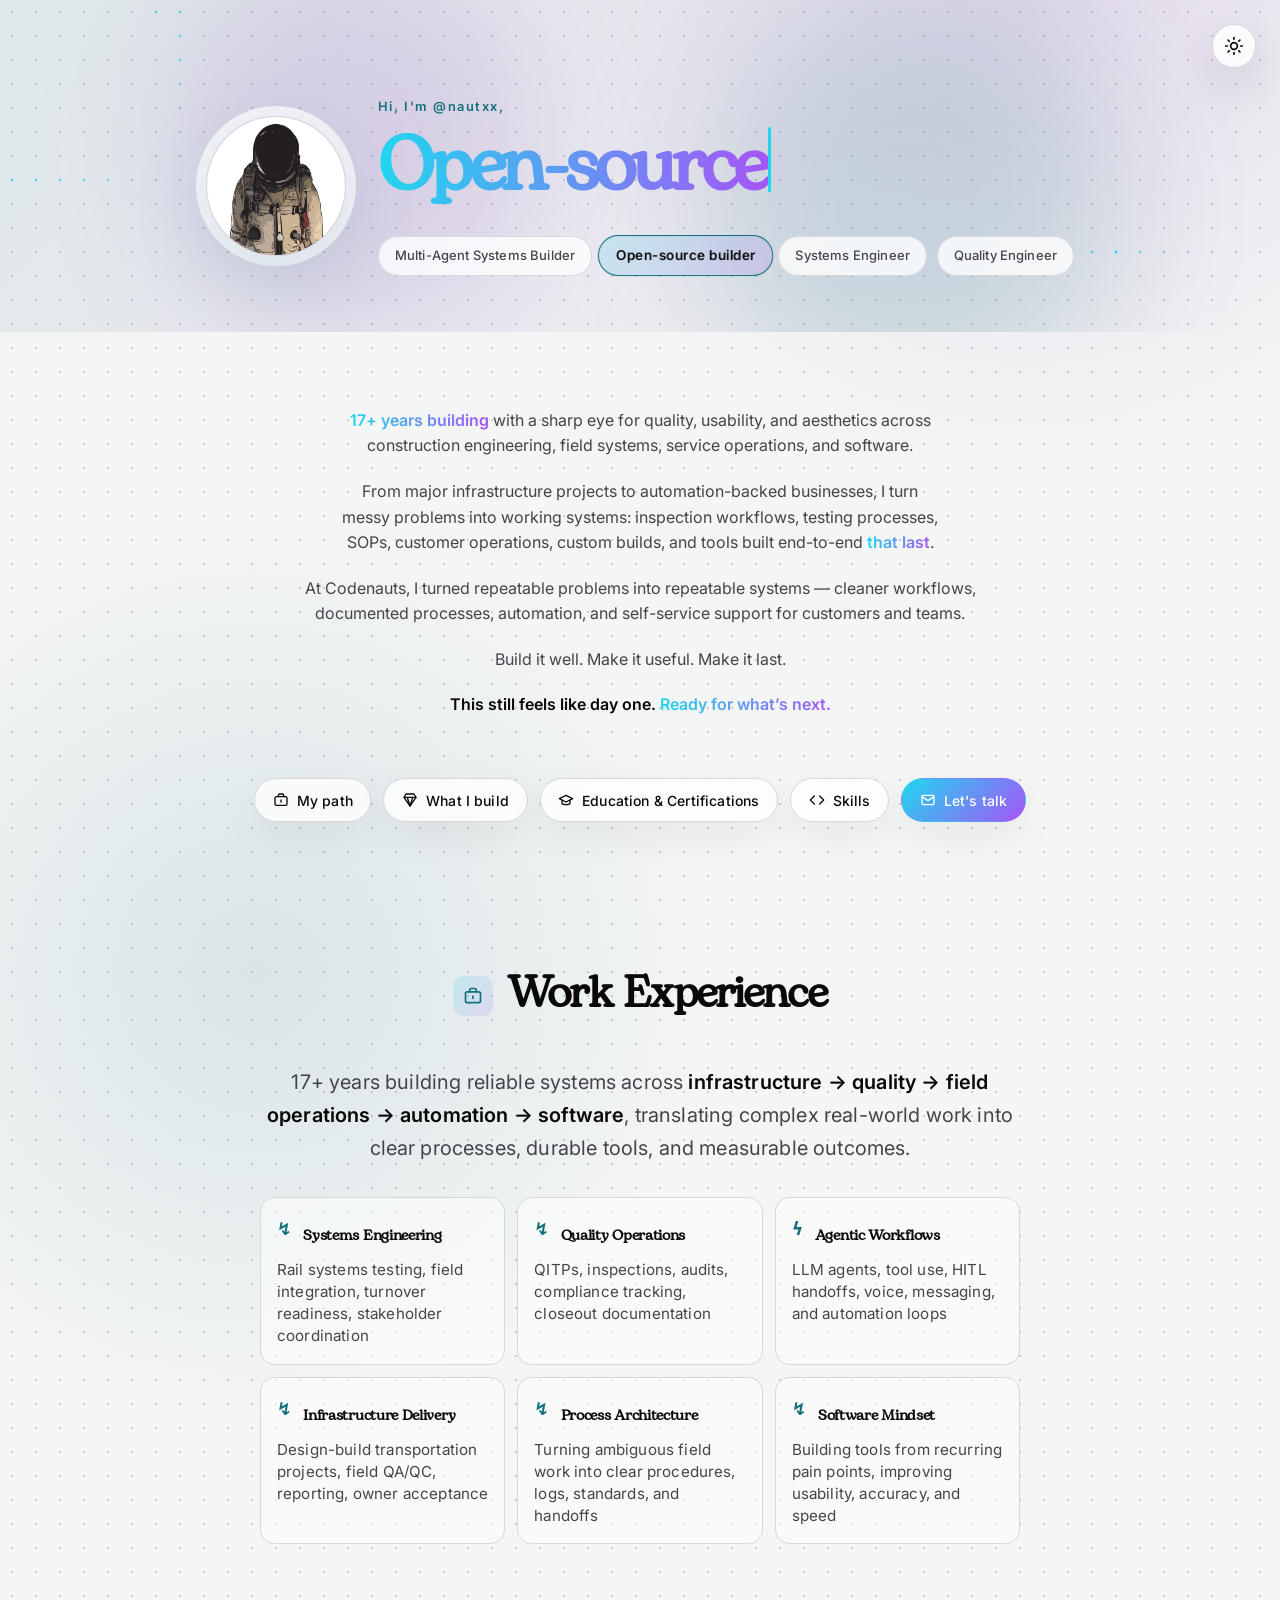
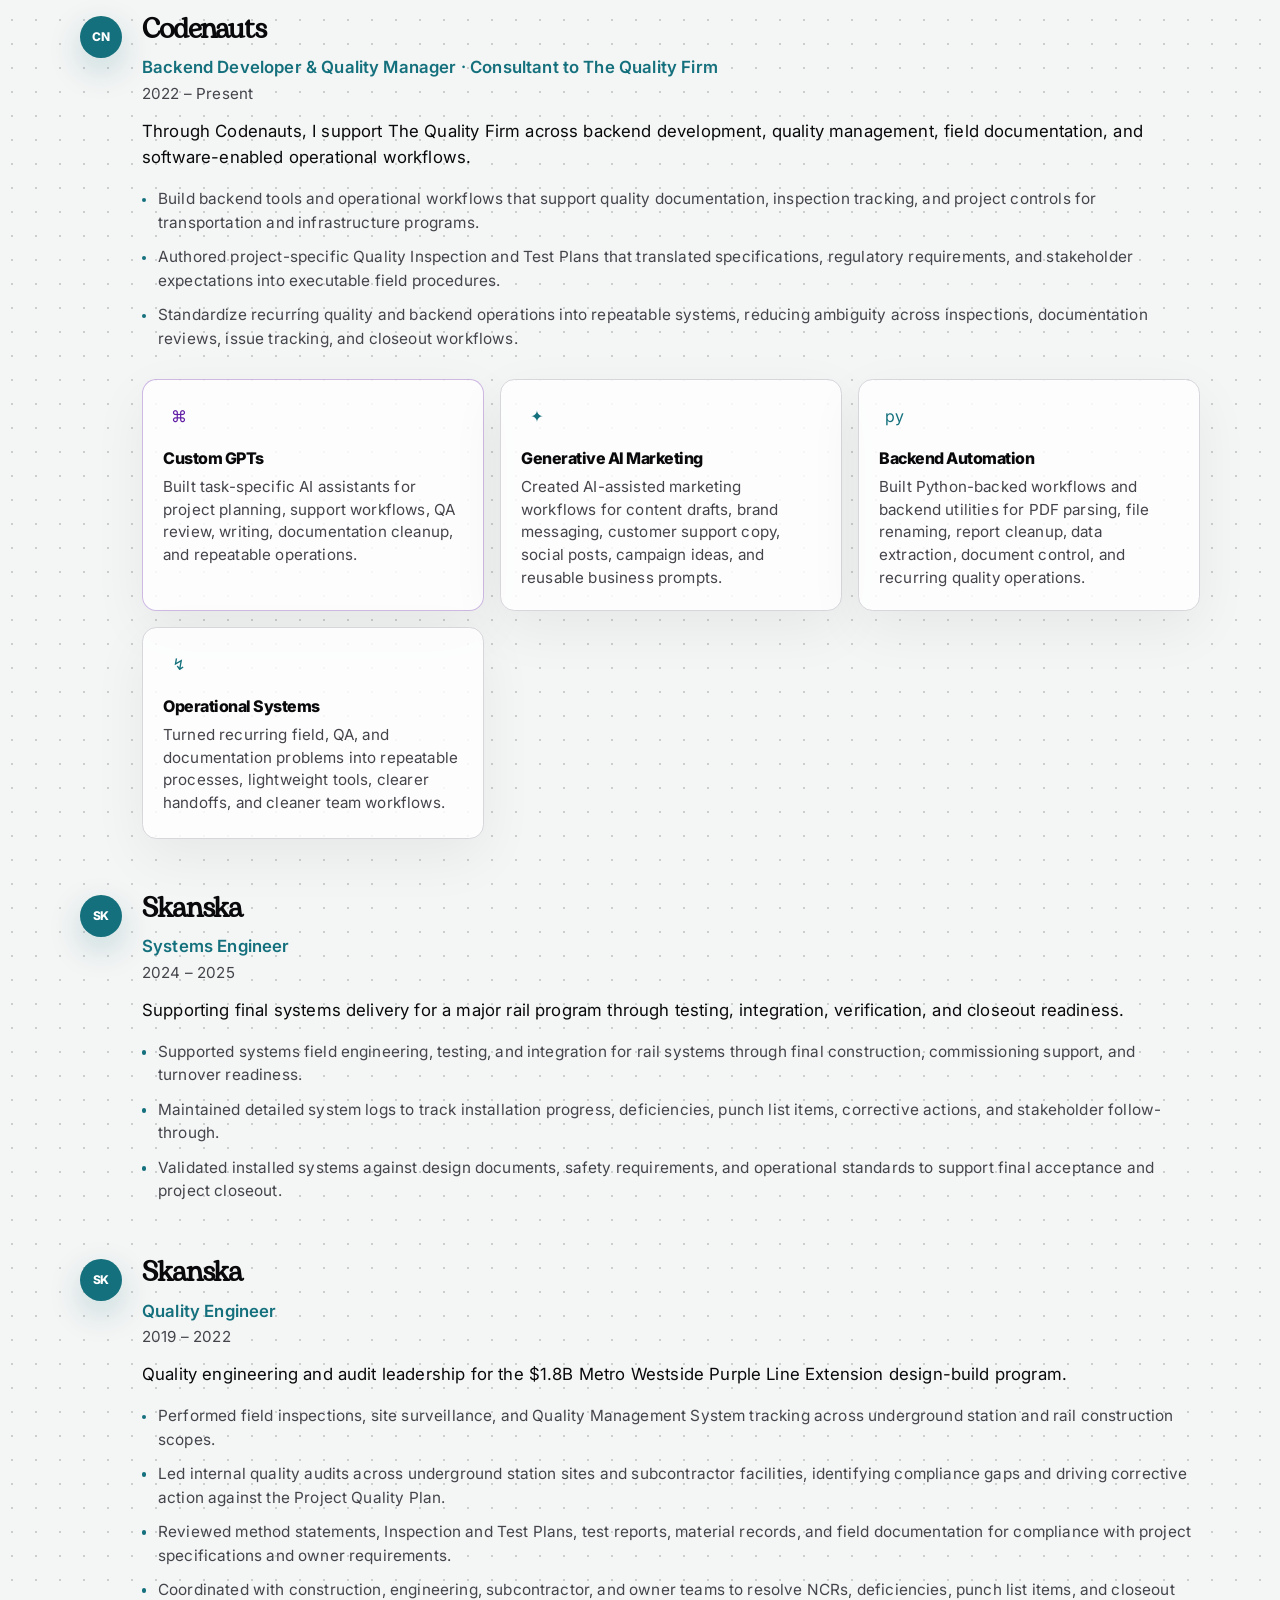
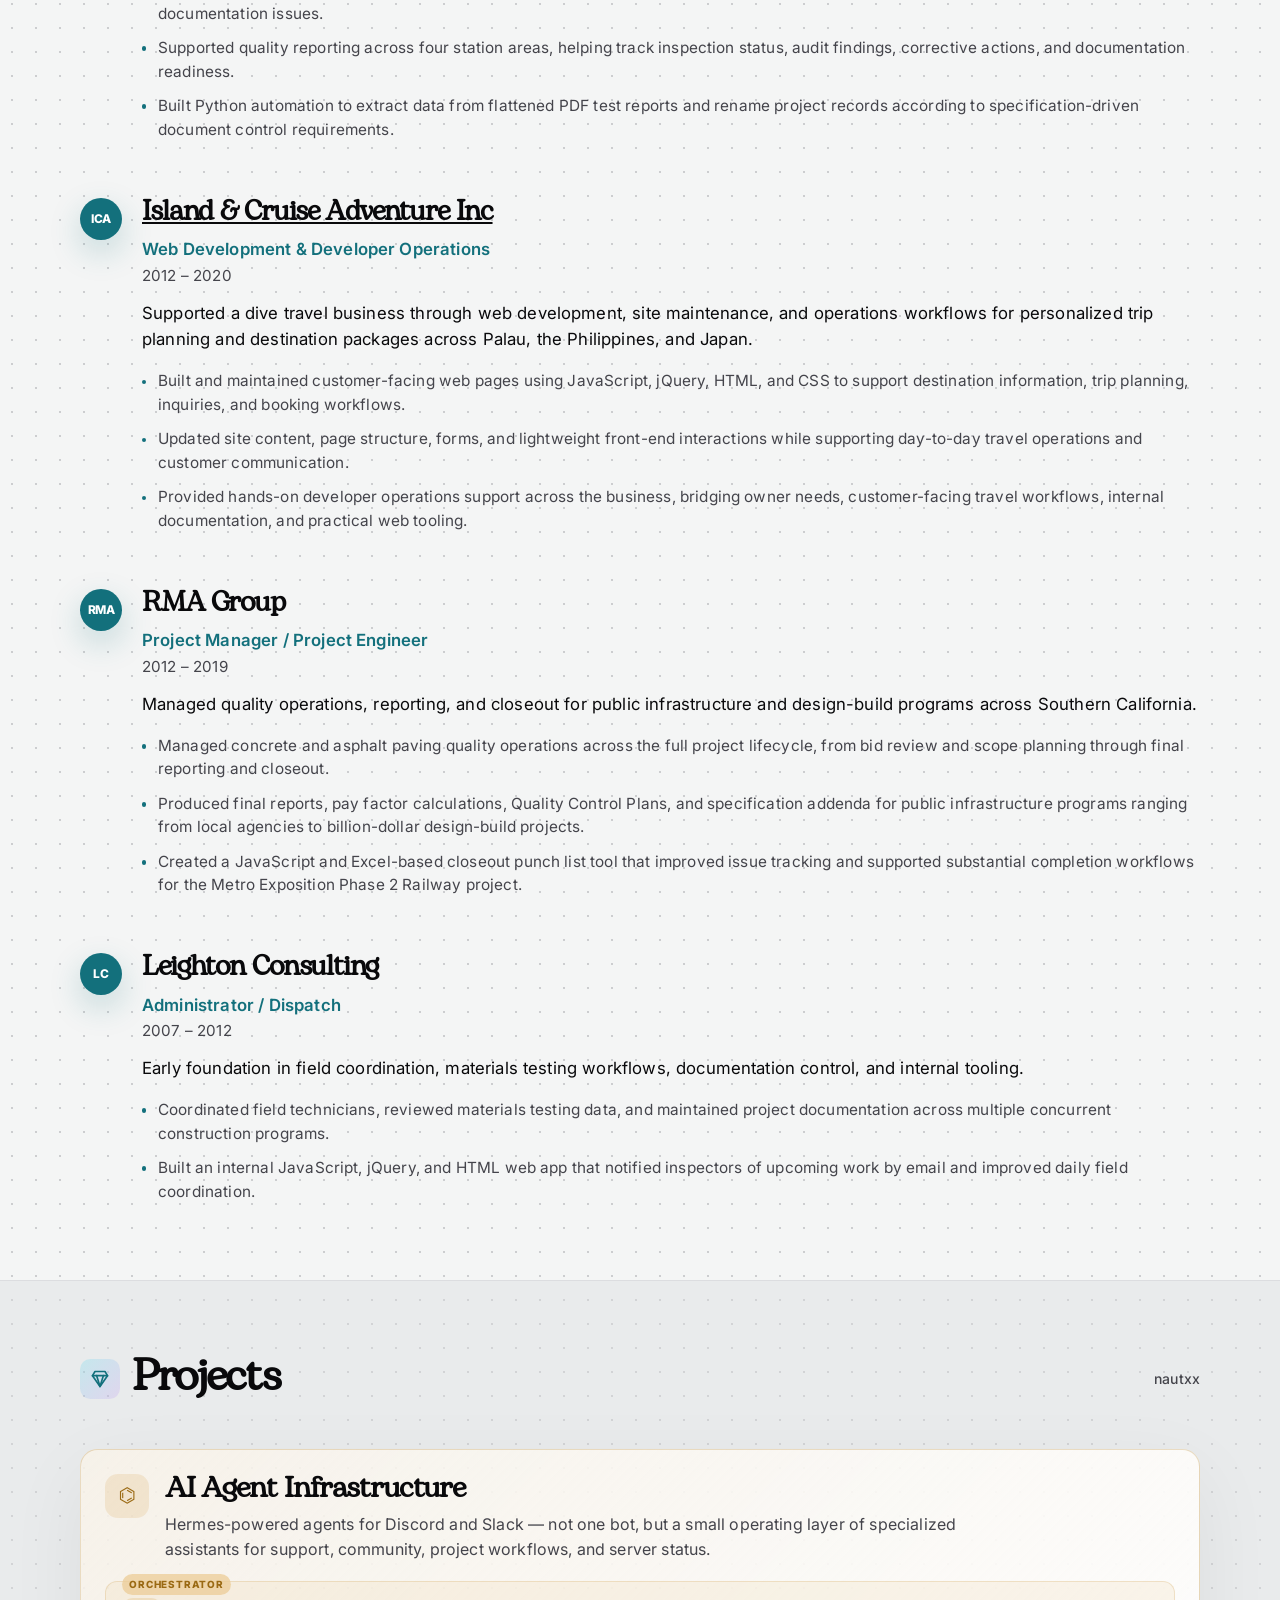
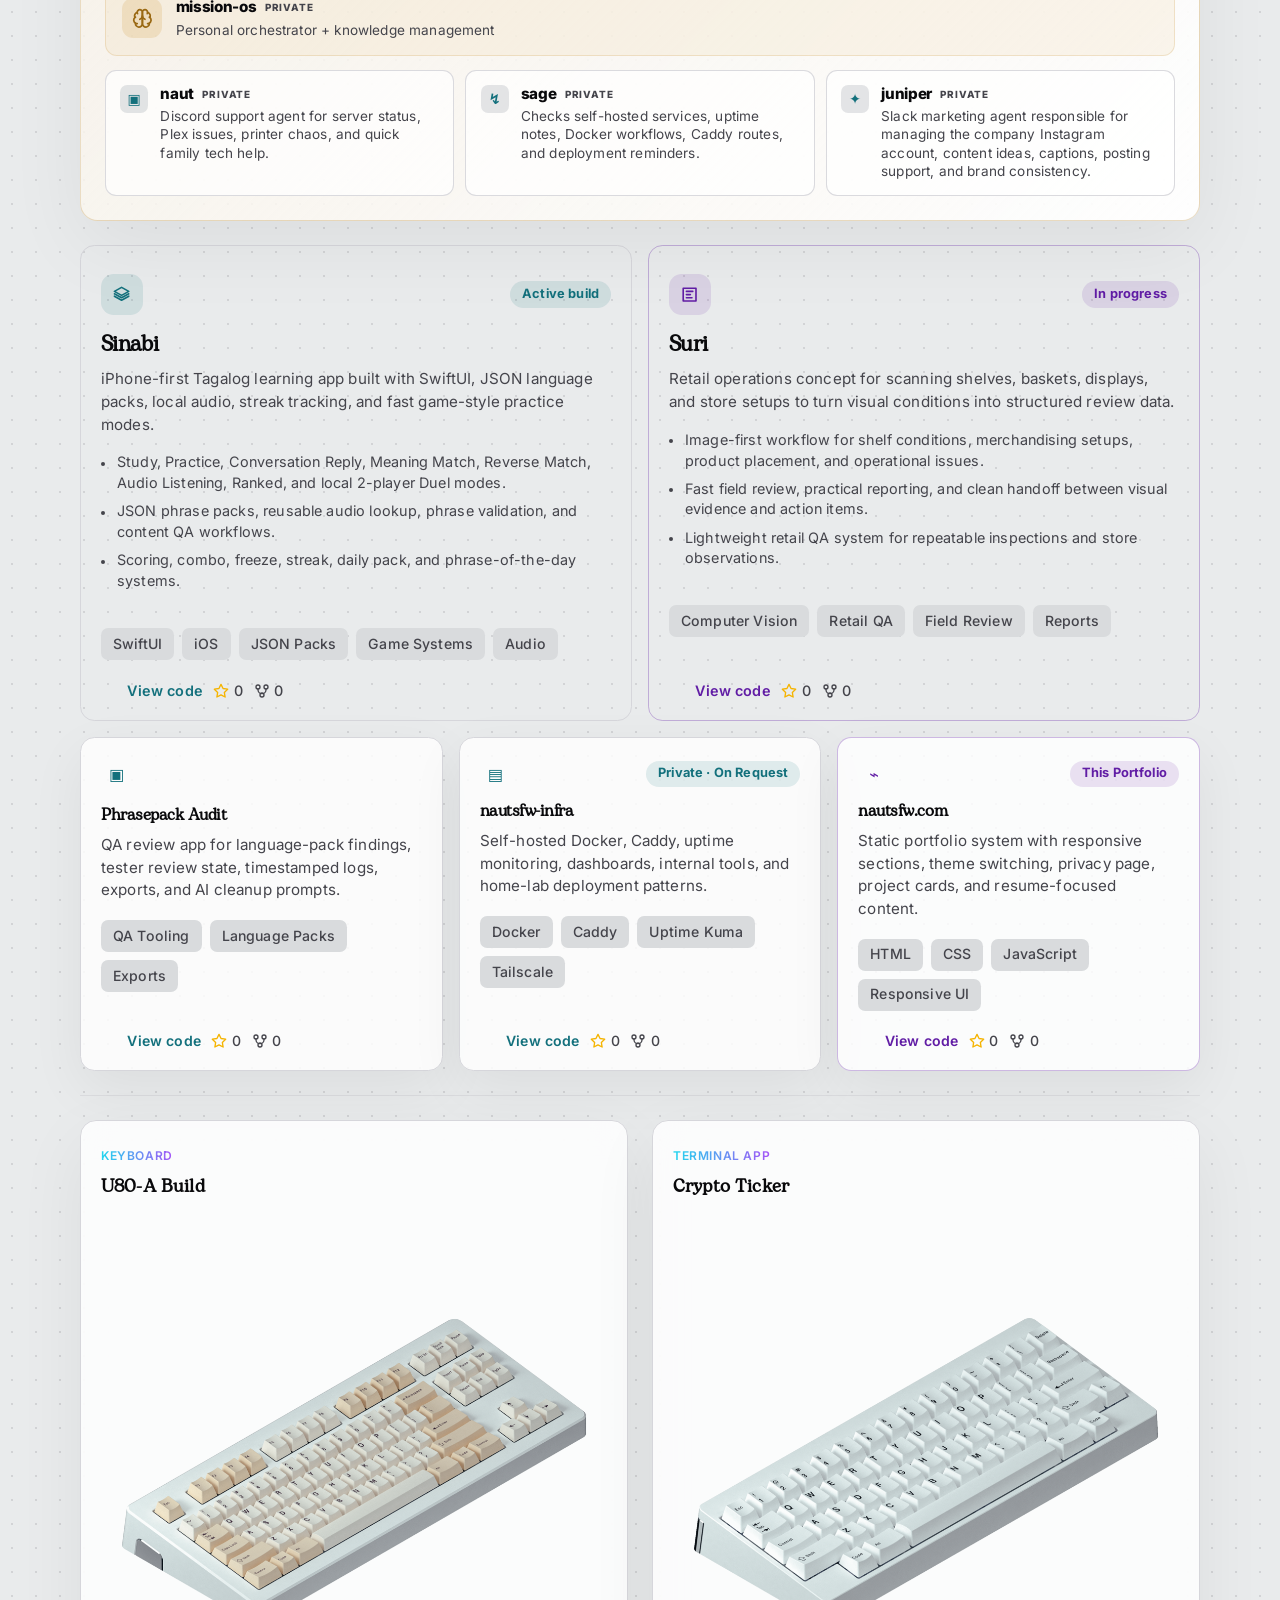
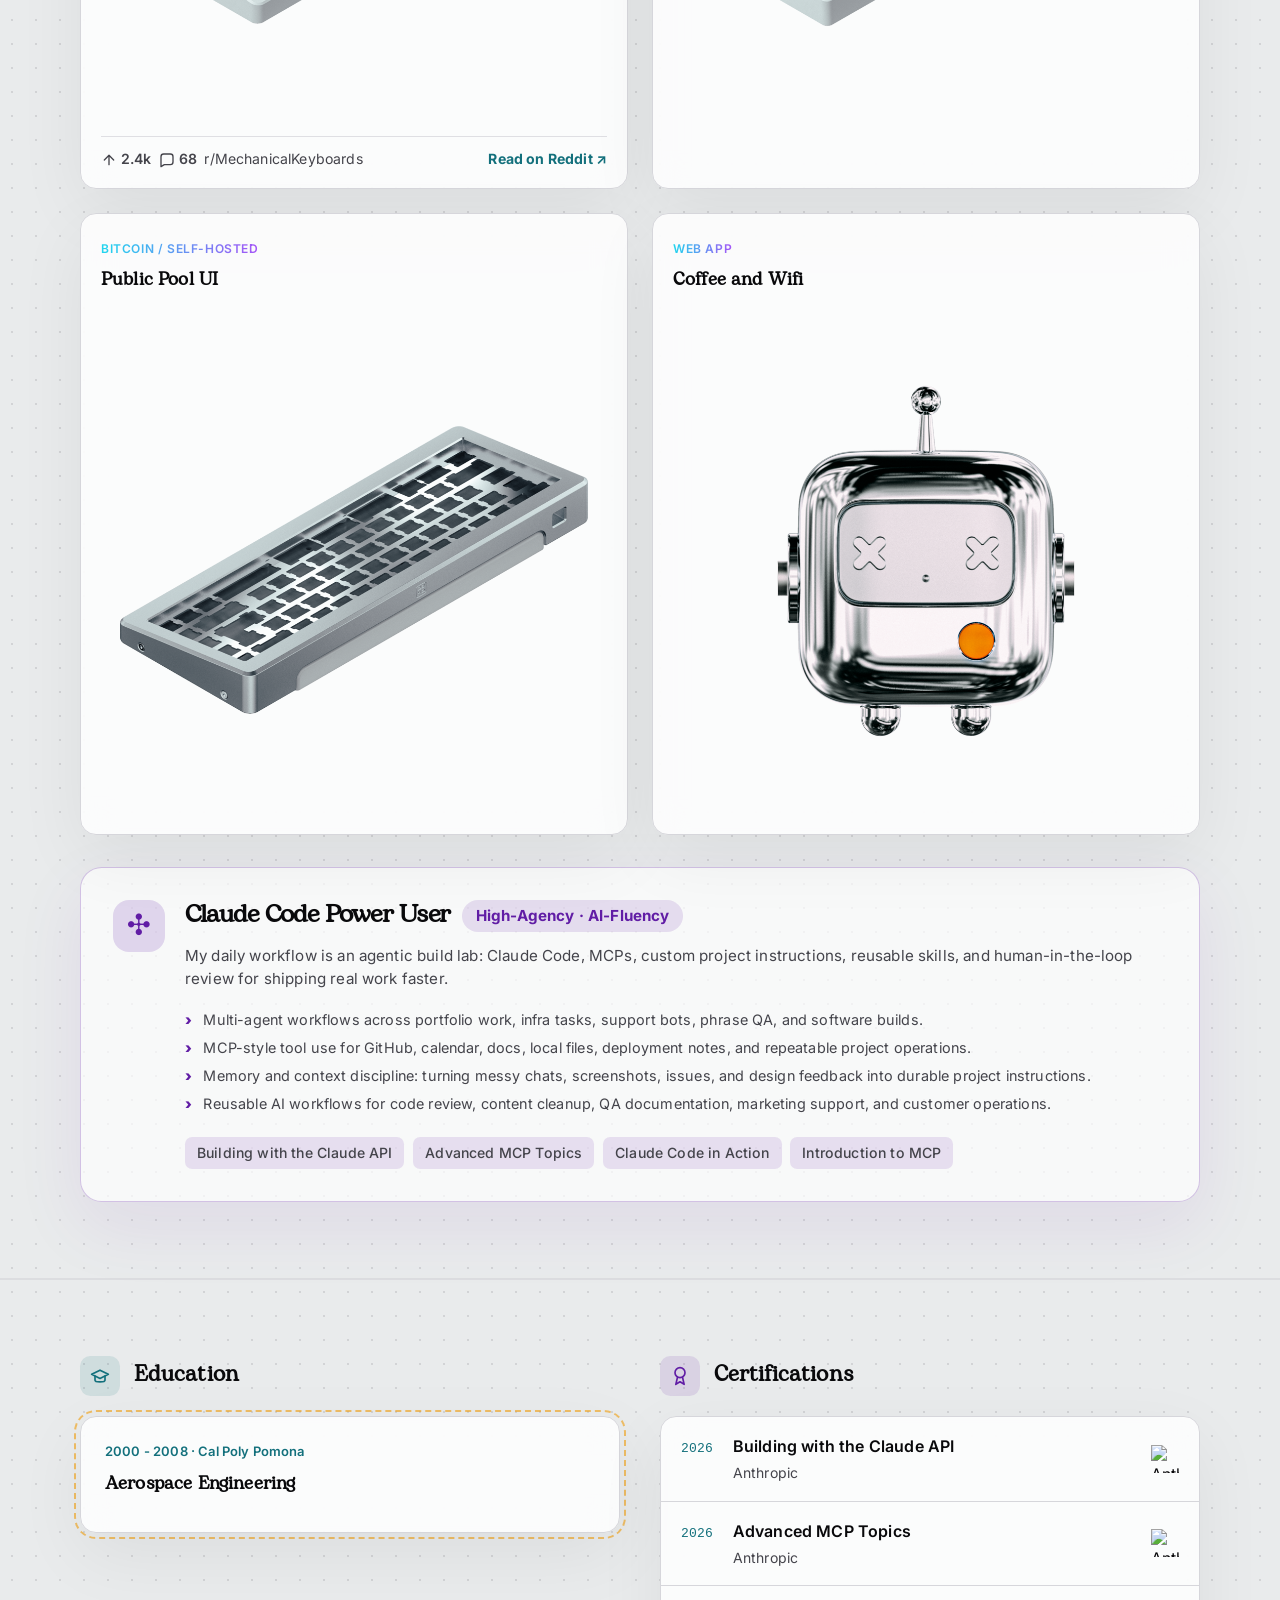
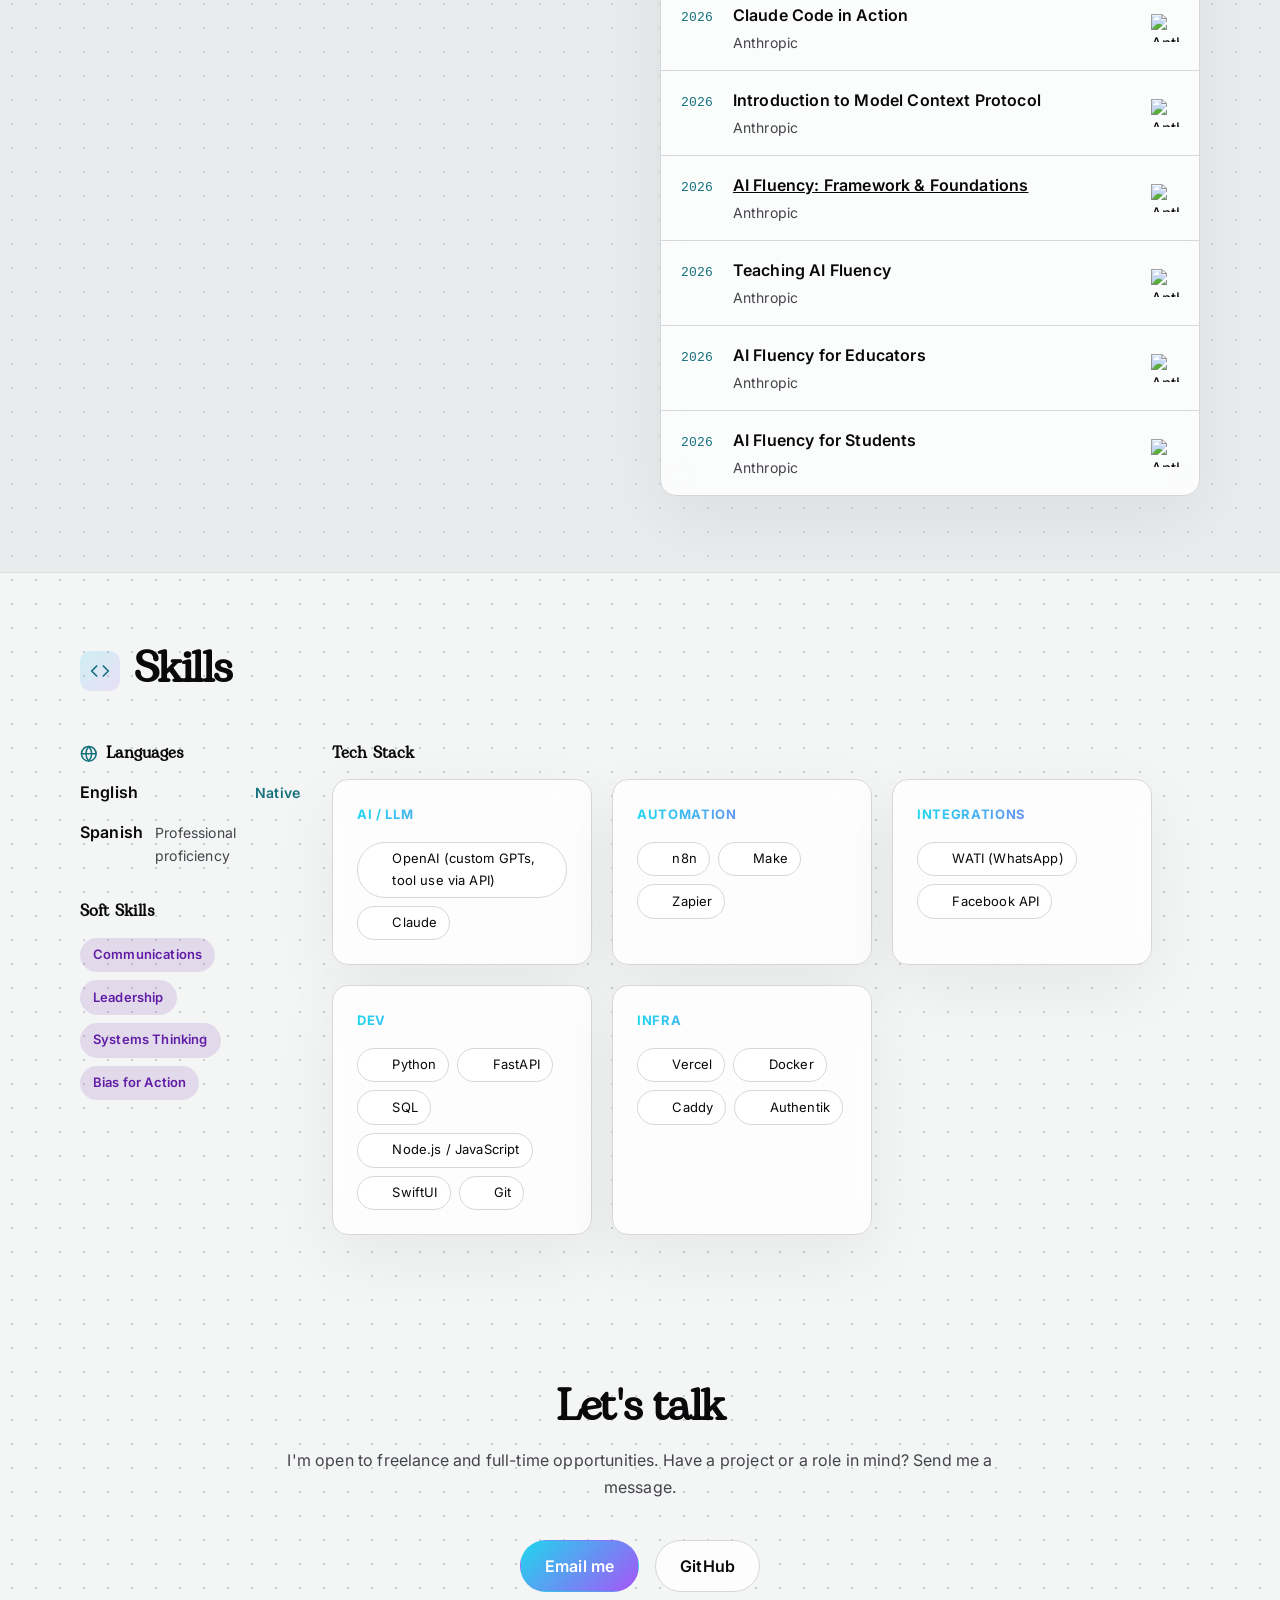
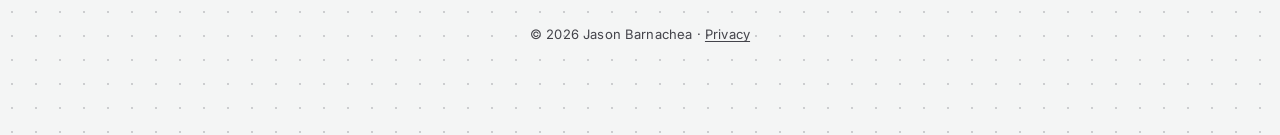
==== commit 96c88308: "style: refine intro copy layout - combine the lead statement into a single paragraph - improve intro" ====
--- a/index.html
+++ b/index.html
@@ -74,8 +74,7 @@
 
     <section class="section intro" id="intro">
       <div class="section__inner">
-        <p class="hero__sub hero__sub--lead"><span class="hero__sub-highlight">17+ years building</span> with a sharp eye for quality, usability, and aesthetics</p>
-        <p class="hero__sub">across construction engineering, field systems, service operations, and software.</p>
+        <p class="hero__sub hero__sub--lead"><span class="hero__sub-highlight">17+ years building</span> with a sharp eye for quality, usability, and aesthetics across construction engineering, field systems, service operations, and software.</p>
         <p class="hero__sub">From major infrastructure projects to automation-backed businesses, I turn messy problems into working systems: inspection workflows, testing processes, SOPs, customer operations, custom builds, and tools built end-to-end <span class="hero__sub-highlight">that last</span>.</p>
         <p class="hero__sub">At Codenauts, I turned repeatable problems into repeatable systems — cleaner workflows, documented processes, automation, and self-service support for customers and teams.</p>
         <p class="hero__sub">Build it well. Make it useful. Make it last.</p>
--- a/static/css/styles.css
+++ b/static/css/styles.css
@@ -336,28 +336,45 @@
 }
 
 .hero__sub {
-  color: hsl(var(--muted-foreground));
-  max-width: 640px;
-  margin: 0 auto 0.75rem;
+  max-width: 860px;
+  margin: 0 auto;
+  color: hsl(var(--muted-foreground));
+  font-family: var(--font-body);
+  font-size: clamp(1rem, 1.2vw, 1.2rem);
+  font-weight: 400;
+  line-height: 1.6;
+  letter-spacing: 0;
+  text-wrap: balance;
 }
 .hero__sub--lead {
-  font-weight: 800;
-  color: hsl(var(--foreground));
+  max-width: 860px;
+  color: hsl(var(--muted-foreground));
+  font-family: var(--font-body);
+  font-size: clamp(1rem, 1.2vw, 1.2rem);
+  font-weight: 400;
+  line-height: 1.6;
+  letter-spacing: 0;
 }
 .hero__sub-highlight {
   background: linear-gradient(90deg, hsl(var(--gradient-from)), hsl(var(--gradient-to)));
   -webkit-background-clip: text;
   background-clip: text;
   color: transparent;
-  font-weight: 700;
+  font: inherit;
+  font-weight: 600;
 }
 .hero__sub-strong {
   color: hsl(var(--foreground));
-  font-weight: 800;
+  font: inherit;
+  font-weight: 600;
 }
 .hero__sub-accent {
-  color: hsl(var(--primary));
-  font-weight: 700;
+  background: linear-gradient(90deg, hsl(var(--gradient-from)), hsl(var(--gradient-to)));
+  -webkit-background-clip: text;
+  background-clip: text;
+  color: transparent;
+  font: inherit;
+  font-weight: 600;
 }
 
 @media (max-width: 640px) {
@@ -366,7 +383,15 @@
 }
 
 /* ---------- Intro ---------- */
-.intro { text-align: center; padding-top: 0; }
+.intro {
+  text-align: center;
+  padding-top: 0;
+}
+.intro .section__inner {
+  display: grid;
+  gap: 1.25rem;
+  max-width: 960px;
+}
 
 .pill-nav {
   margin-top: 2.5rem;
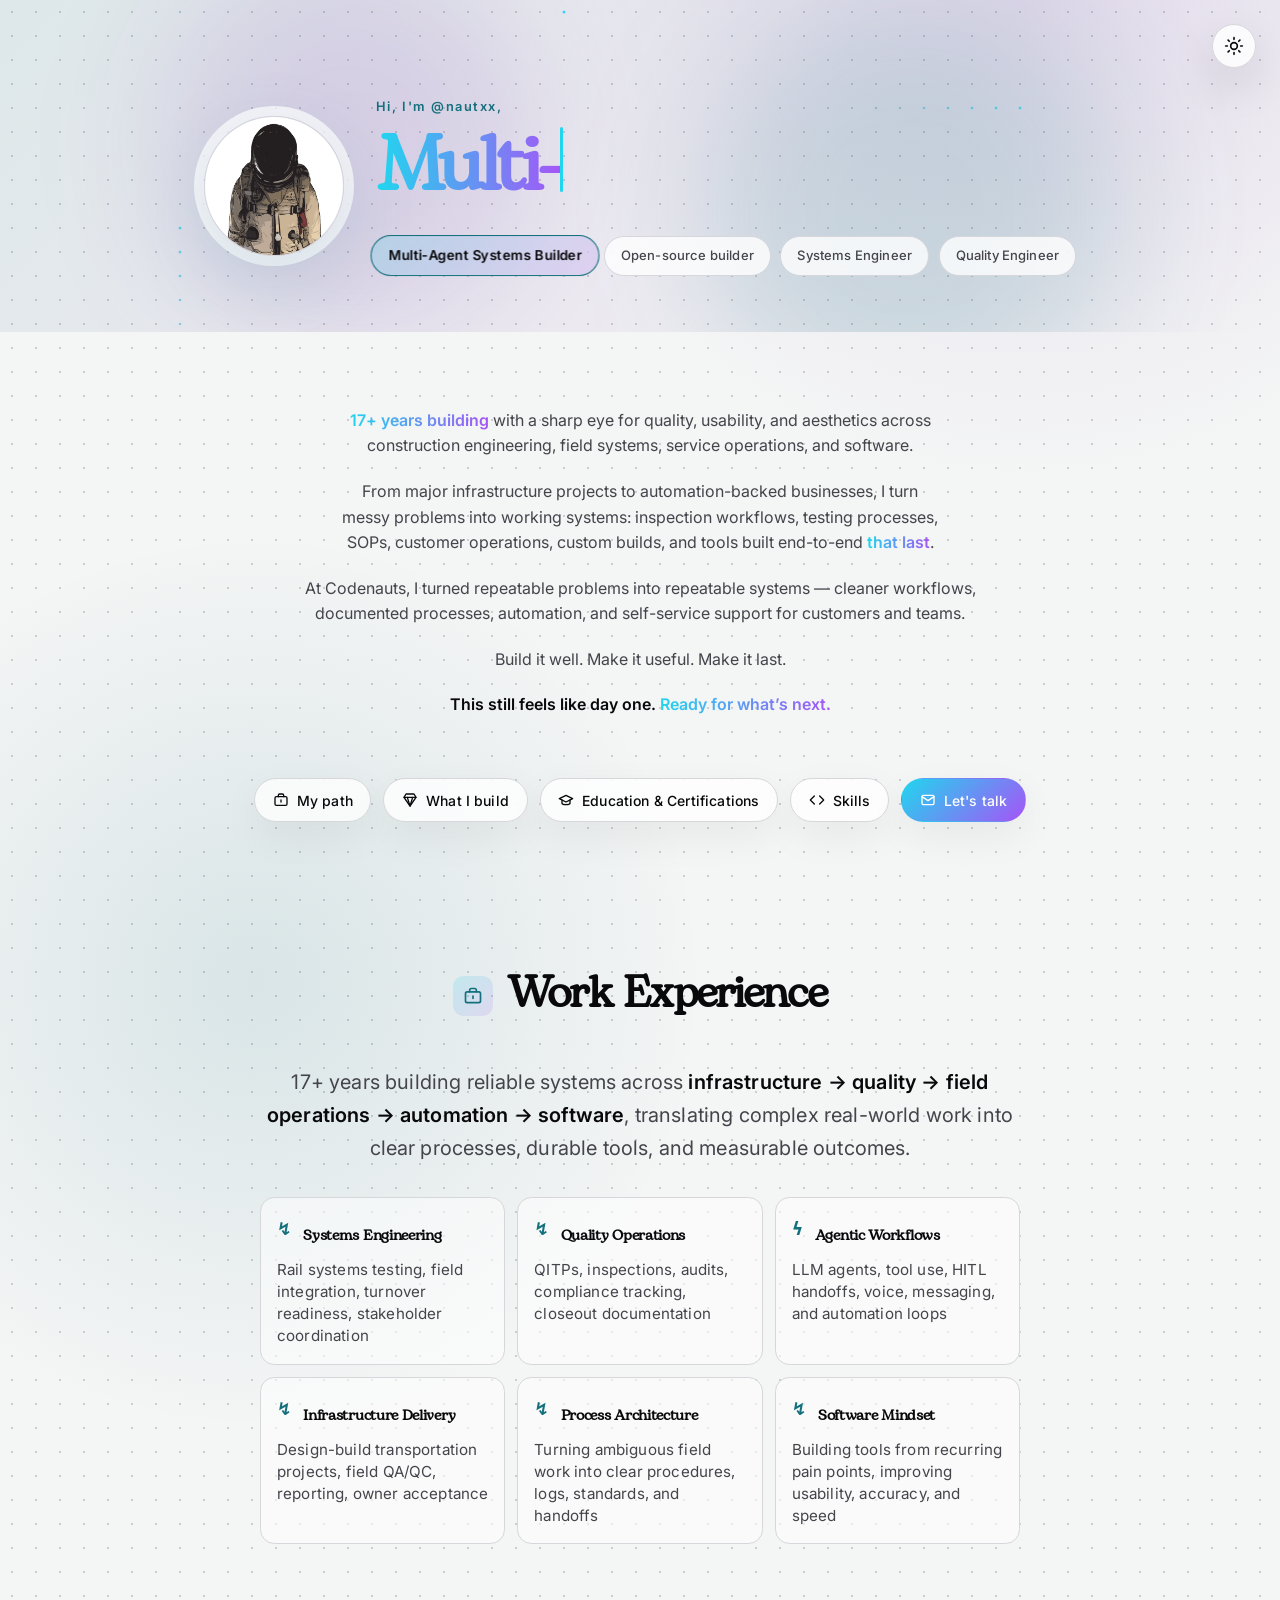
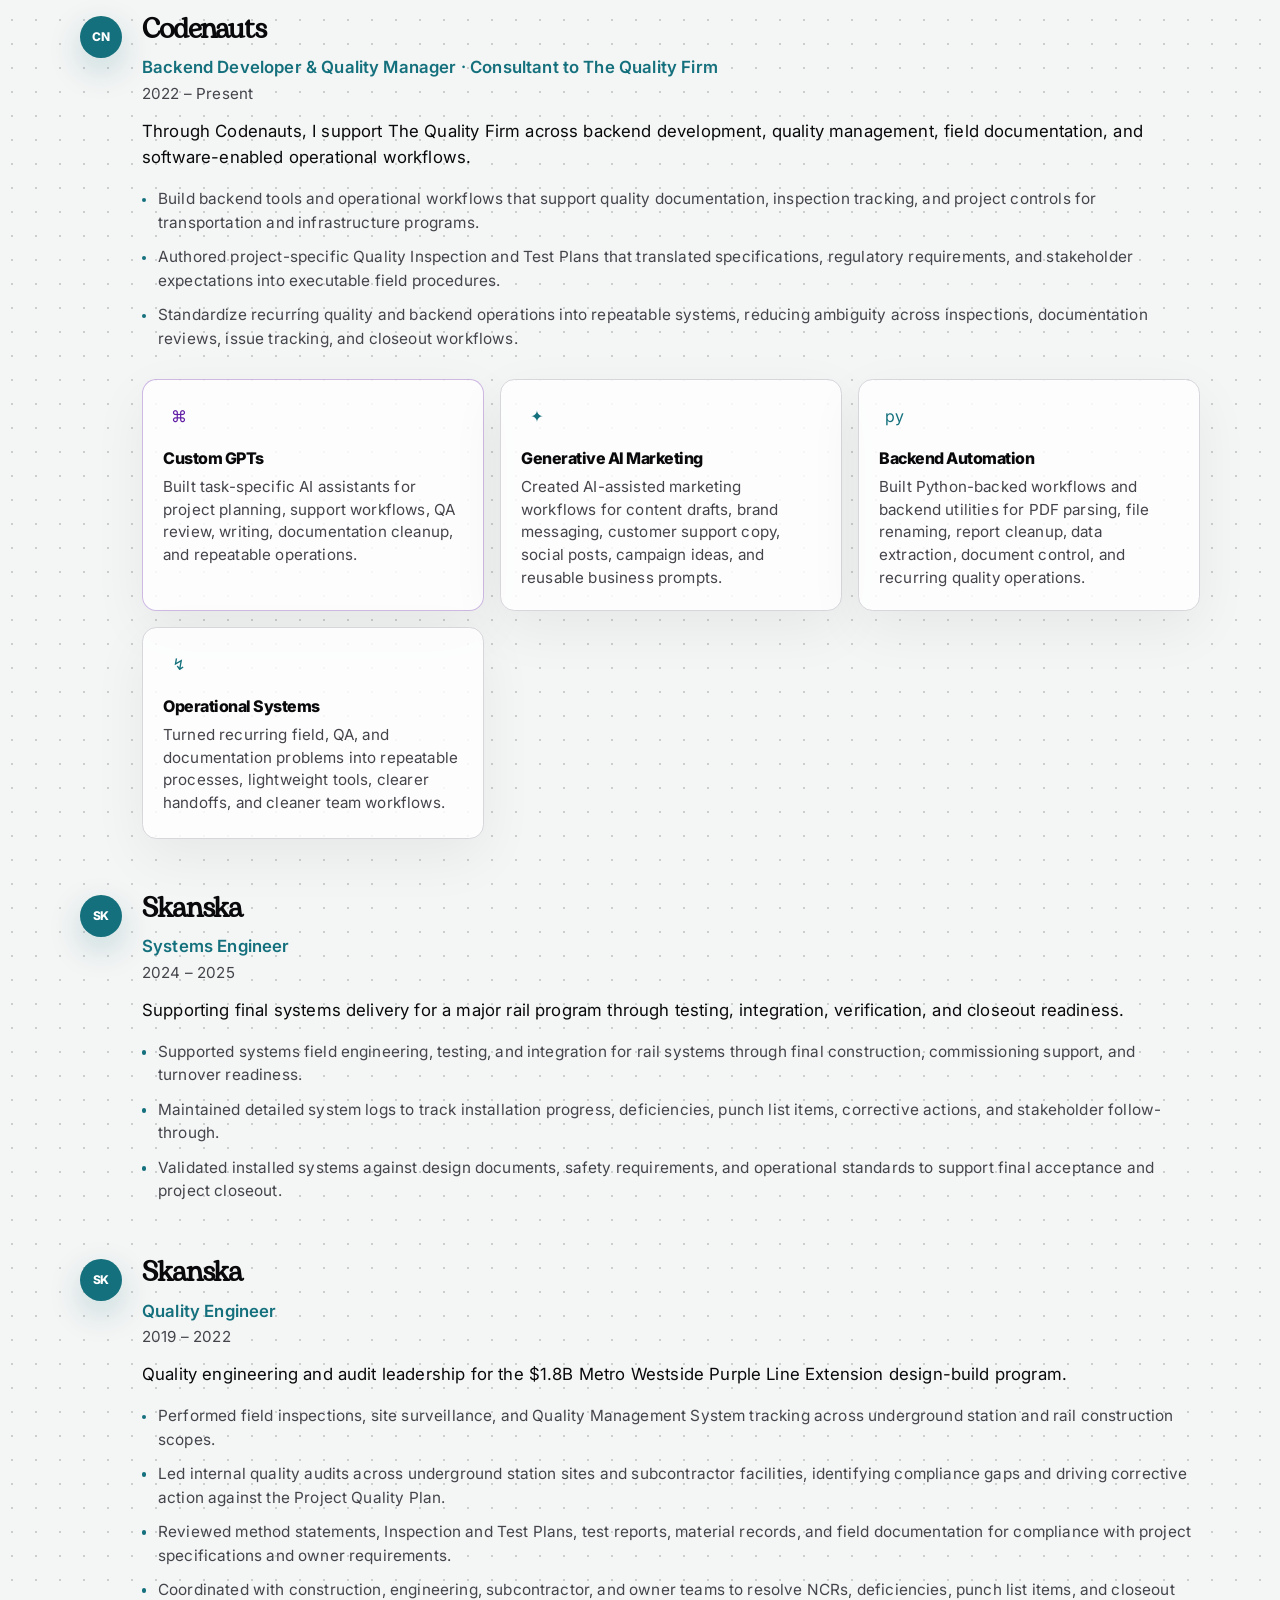
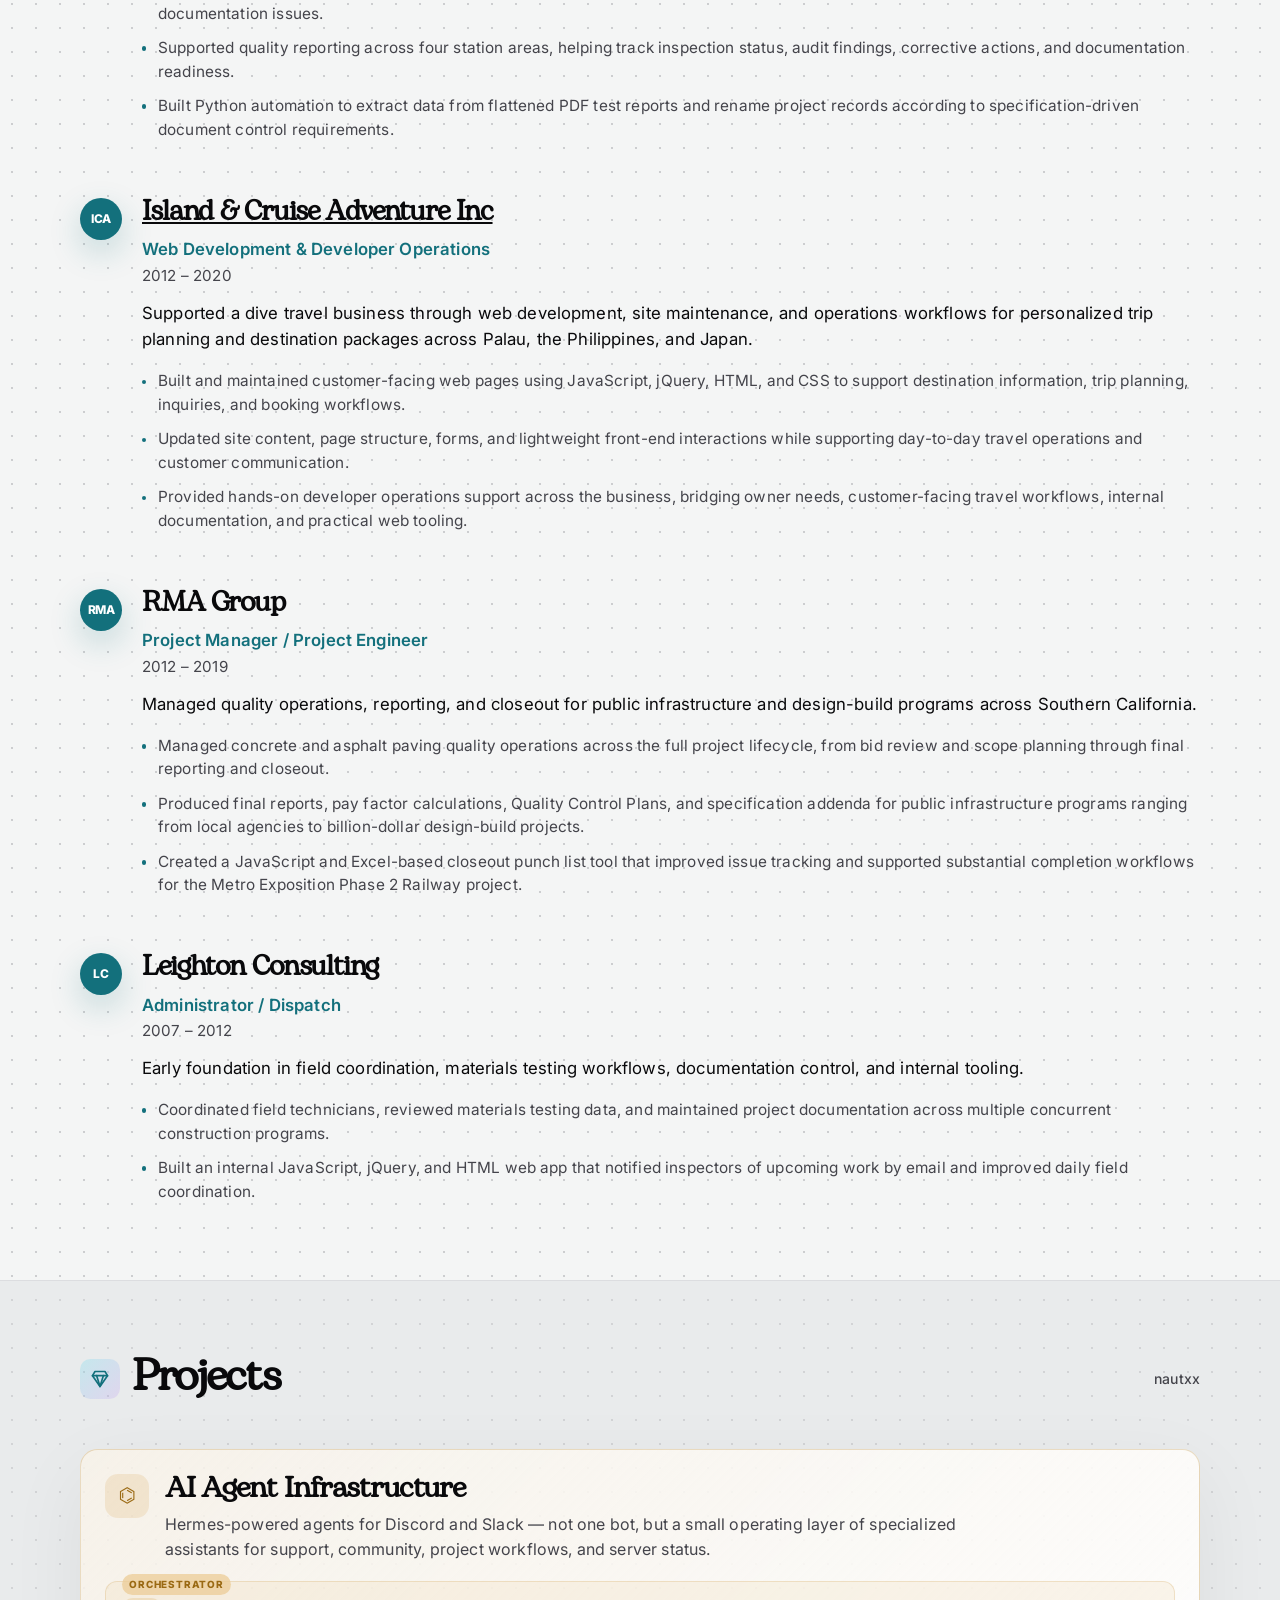
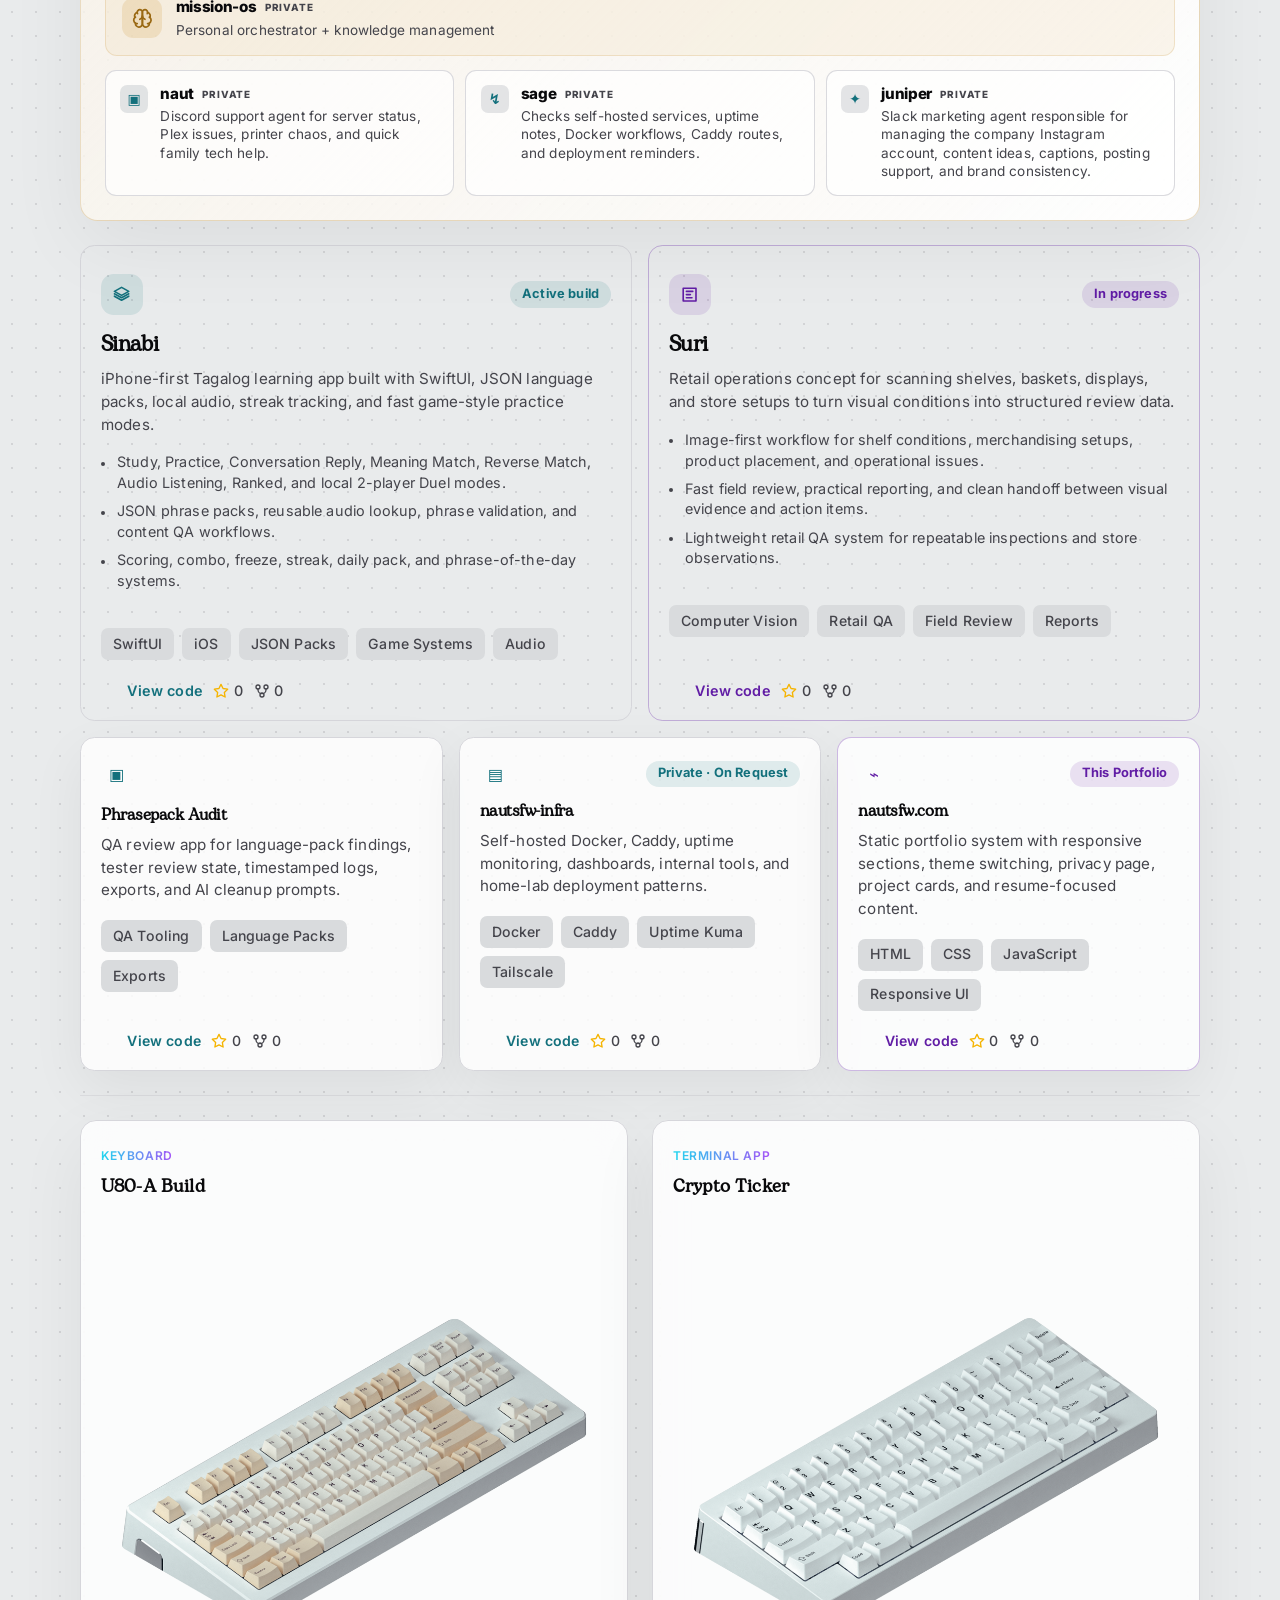
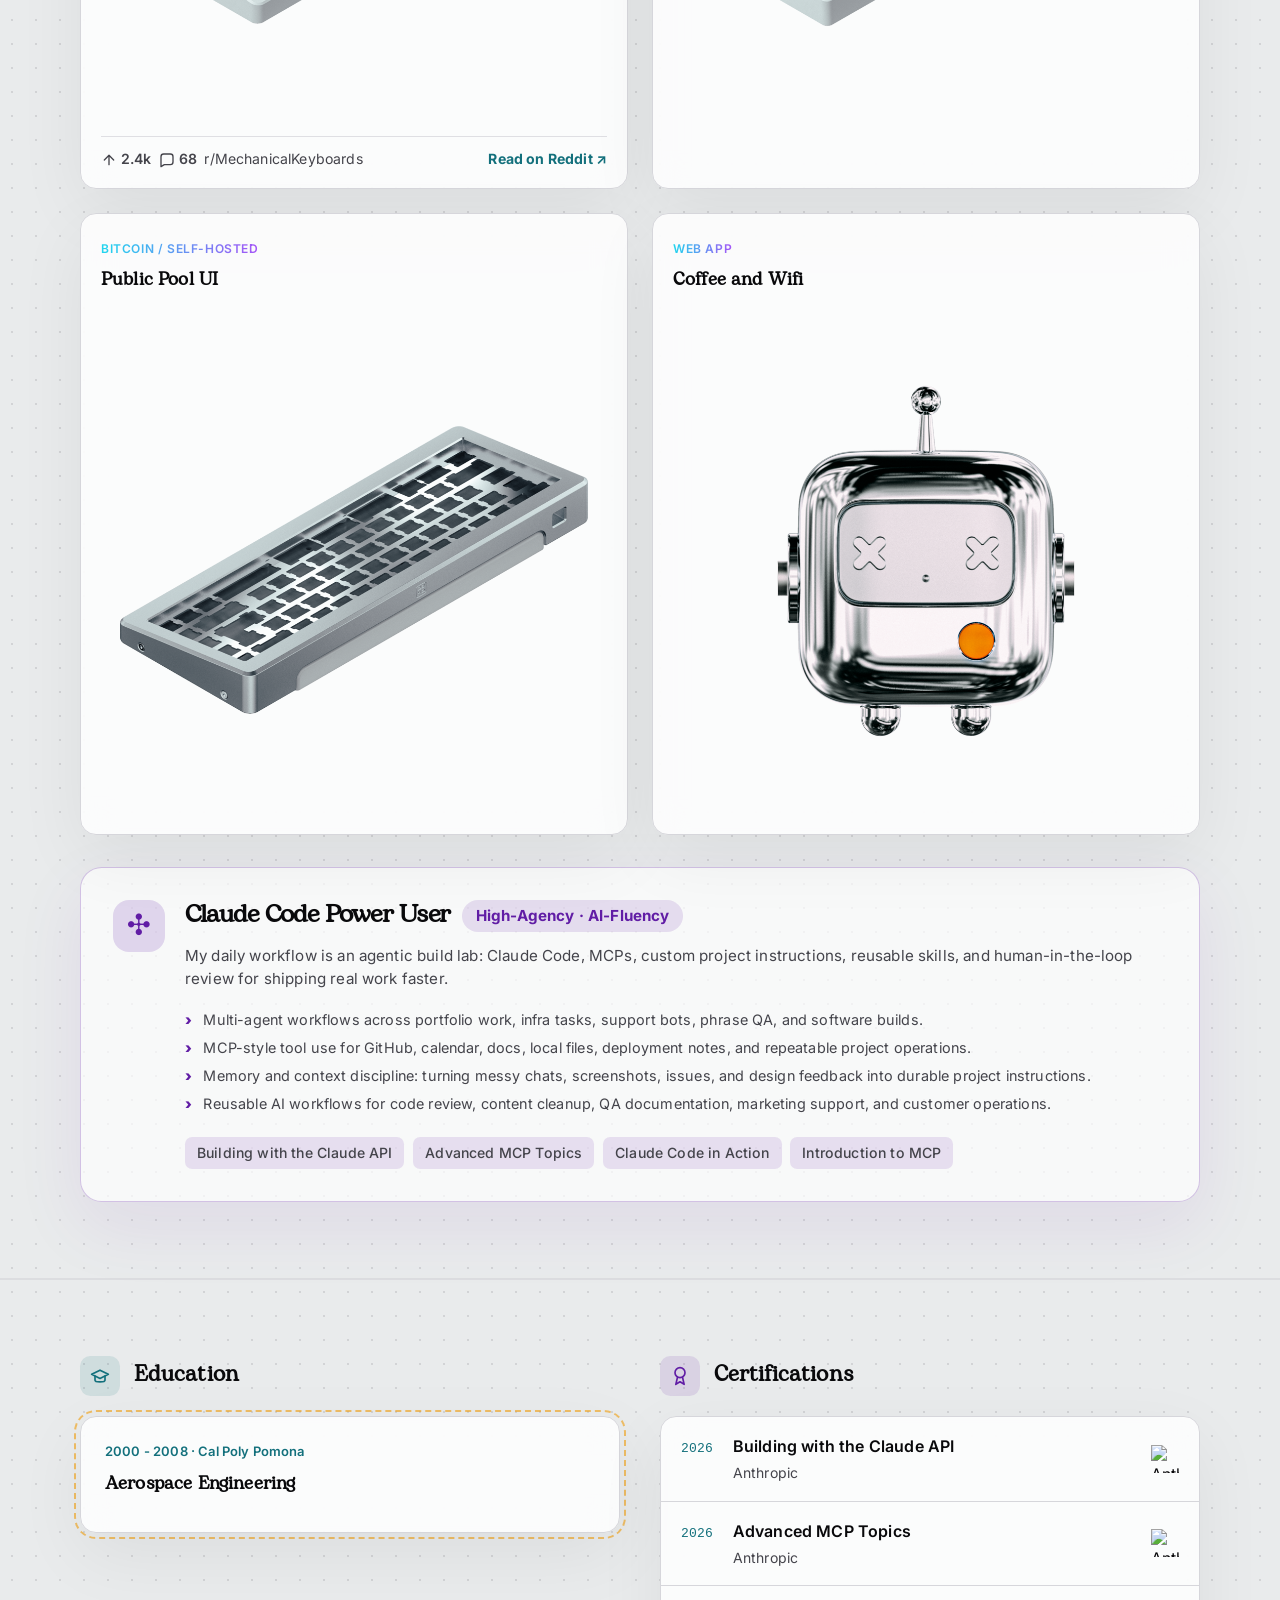
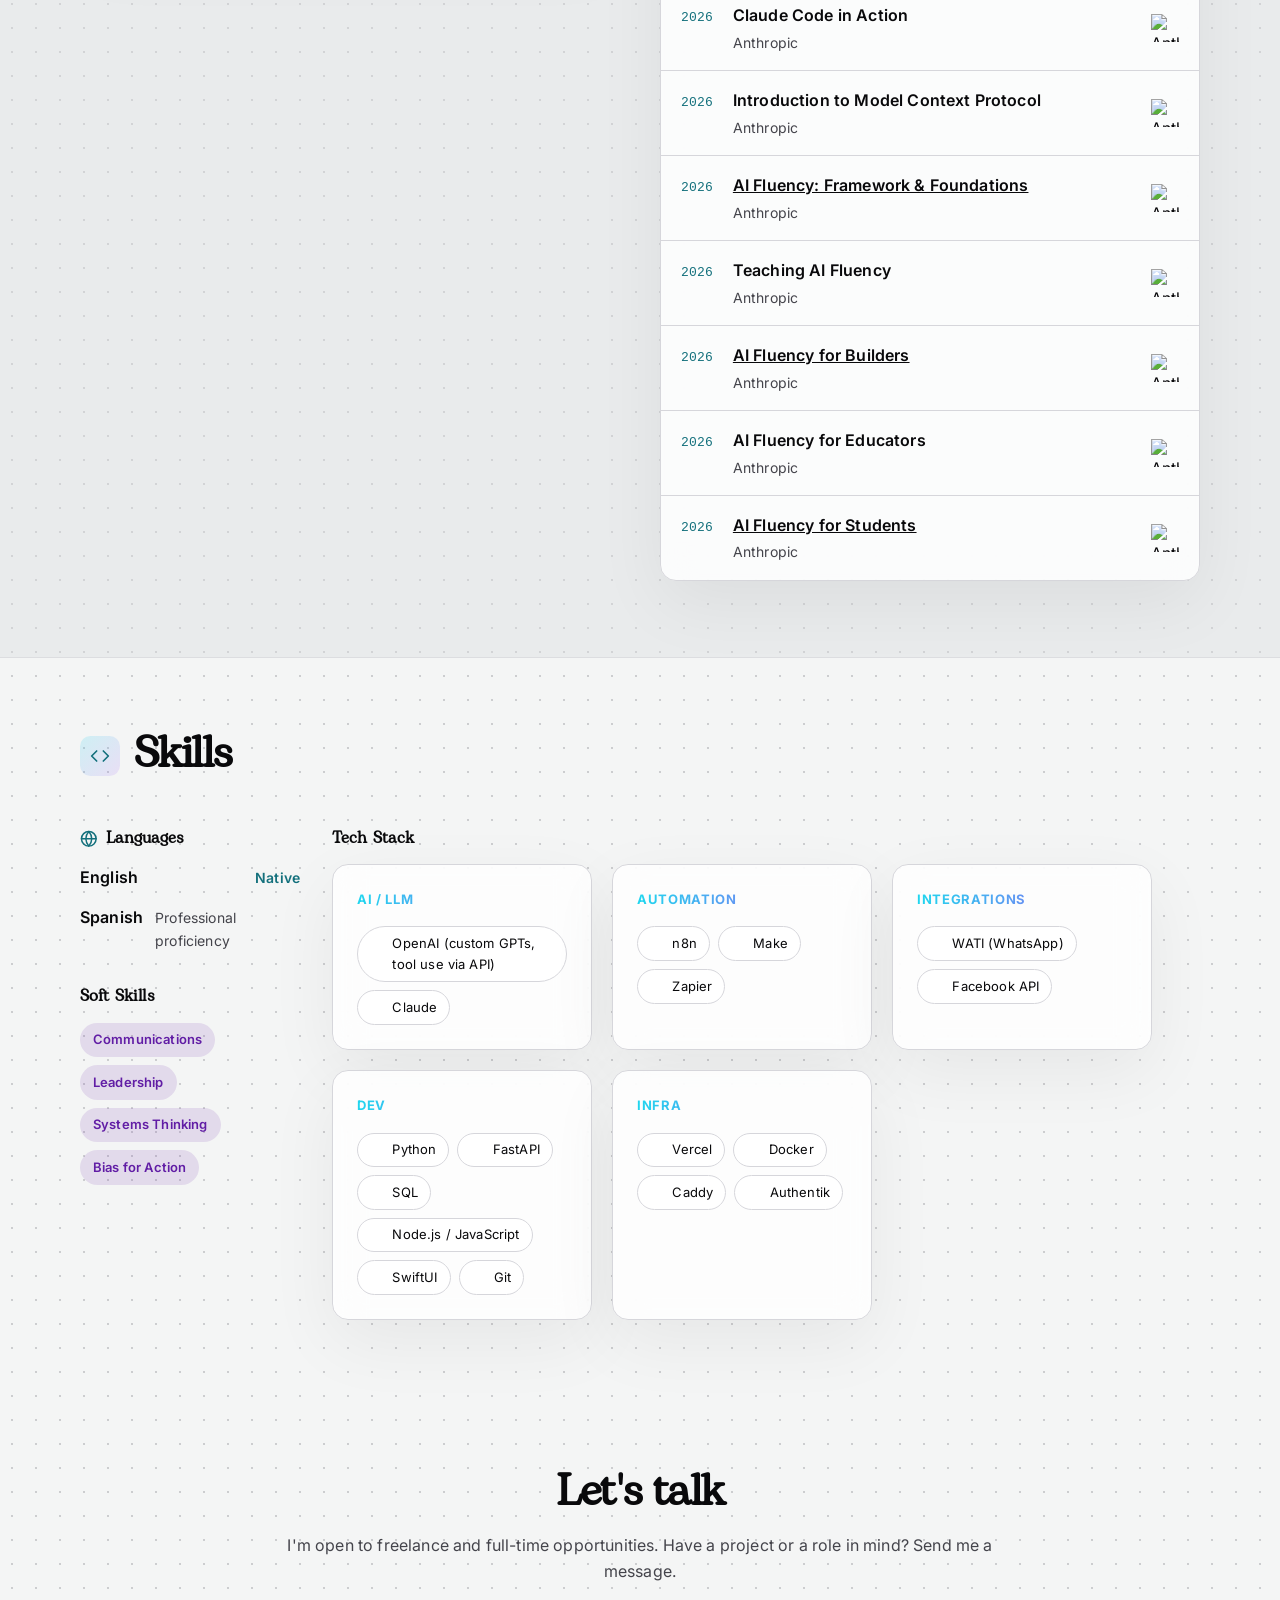
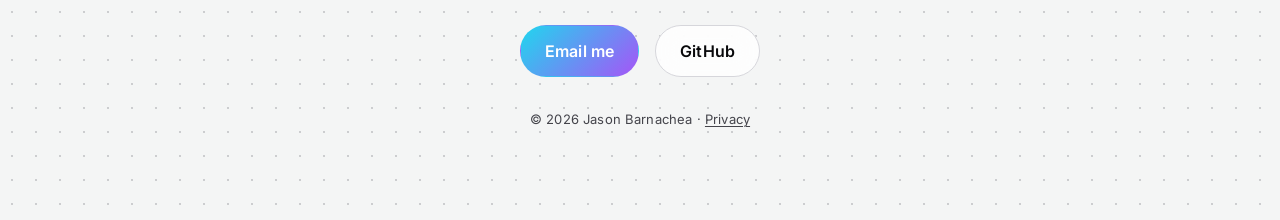
==== commit c596c28b: "chore: add links for AI Fluency for Students and add AI Fluency for Builders with link" ====
--- a/index.html
+++ b/index.html
@@ -680,6 +680,21 @@
                   <div class="cert-row__main">
                     <span class="cert-row__year">2026</span>
                     <div class="cert-row__body">
+                      <p class="cert-row__name">
+                        <a href="https://verify.skilljar.com/c/cses685zyxxm" target="_blank" rel="noopener">
+                          AI Fluency for Builders
+                        </a>
+                      </p>
+                      <p class="cert-row__issuer">Anthropic</p>
+                    </div>
+                  </div>
+                  <img class="cert-row__mark" src="https://cdn.jsdelivr.net/npm/@lobehub/icons-static-png@latest/light/anthropic.png"
+                    alt="Anthropic" loading="lazy">
+                </div>
+                <div class="cert-row">
+                  <div class="cert-row__main">
+                    <span class="cert-row__year">2026</span>
+                    <div class="cert-row__body">
                       <p class="cert-row__name">AI Fluency for Educators</p>
                       <p class="cert-row__issuer">Anthropic</p>
                     </div>
@@ -690,7 +705,11 @@
                   <div class="cert-row__main">
                     <span class="cert-row__year">2026</span>
                     <div class="cert-row__body">
-                      <p class="cert-row__name">AI Fluency for Students</p>
+                      <p class="cert-row__name">
+                        <a href="https://verify.skilljar.com/c/i82ddwd3d7dk" target="_blank" rel="noopener">
+                          AI Fluency for Students
+                        </a>
+                      </p>
                       <p class="cert-row__issuer">Anthropic</p>
                     </div>
                   </div>
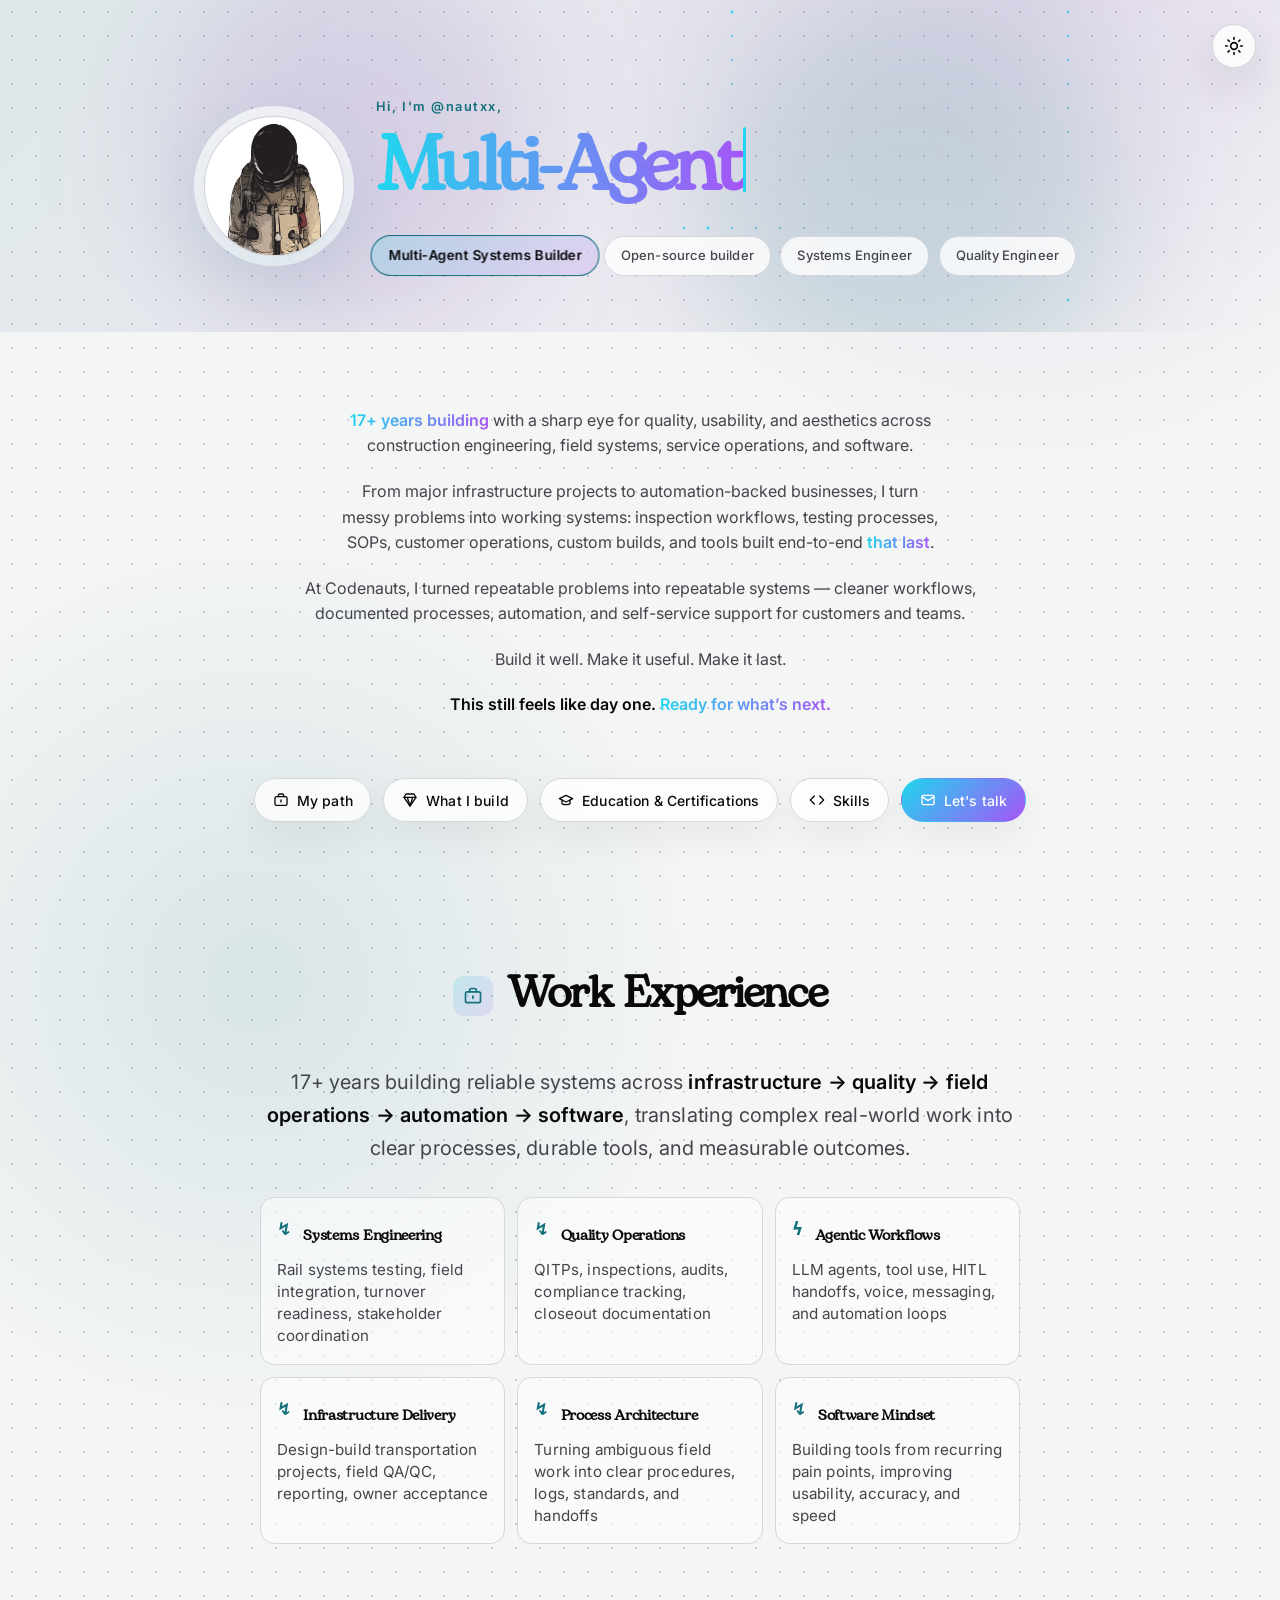
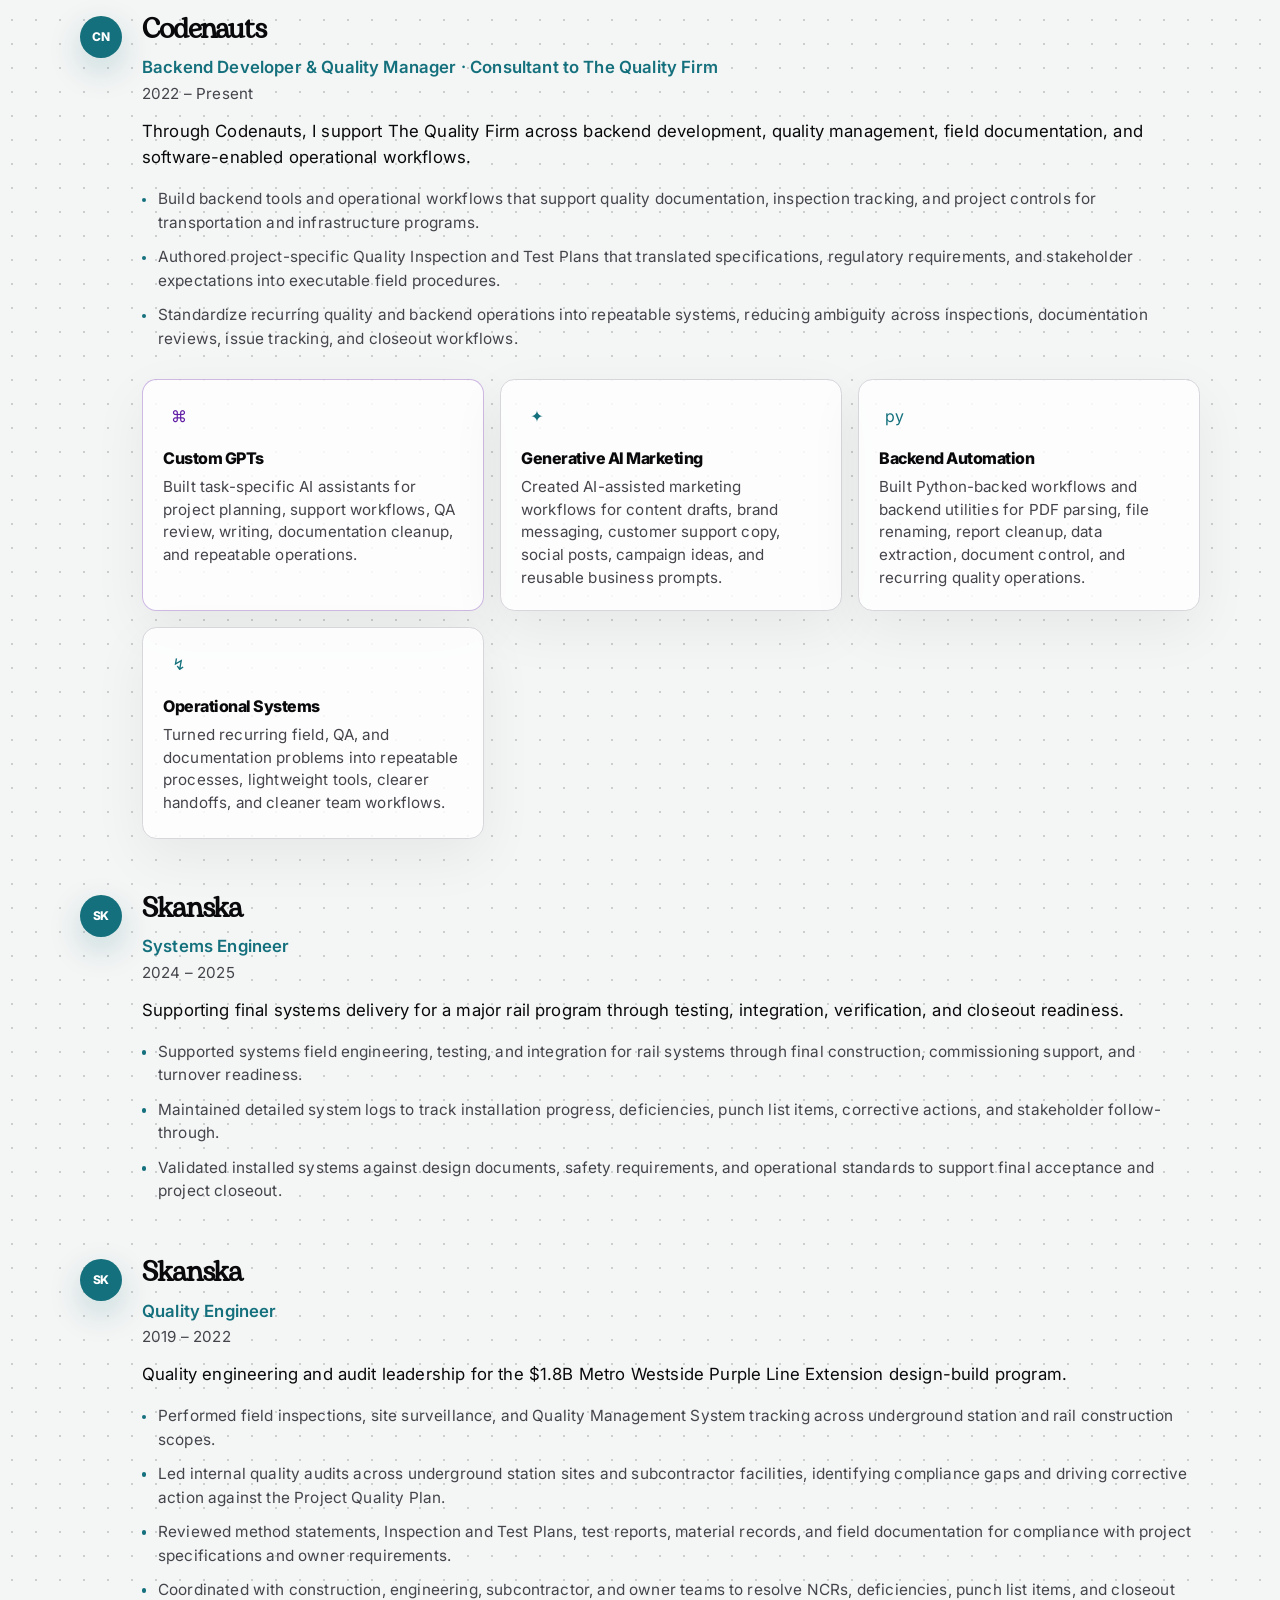
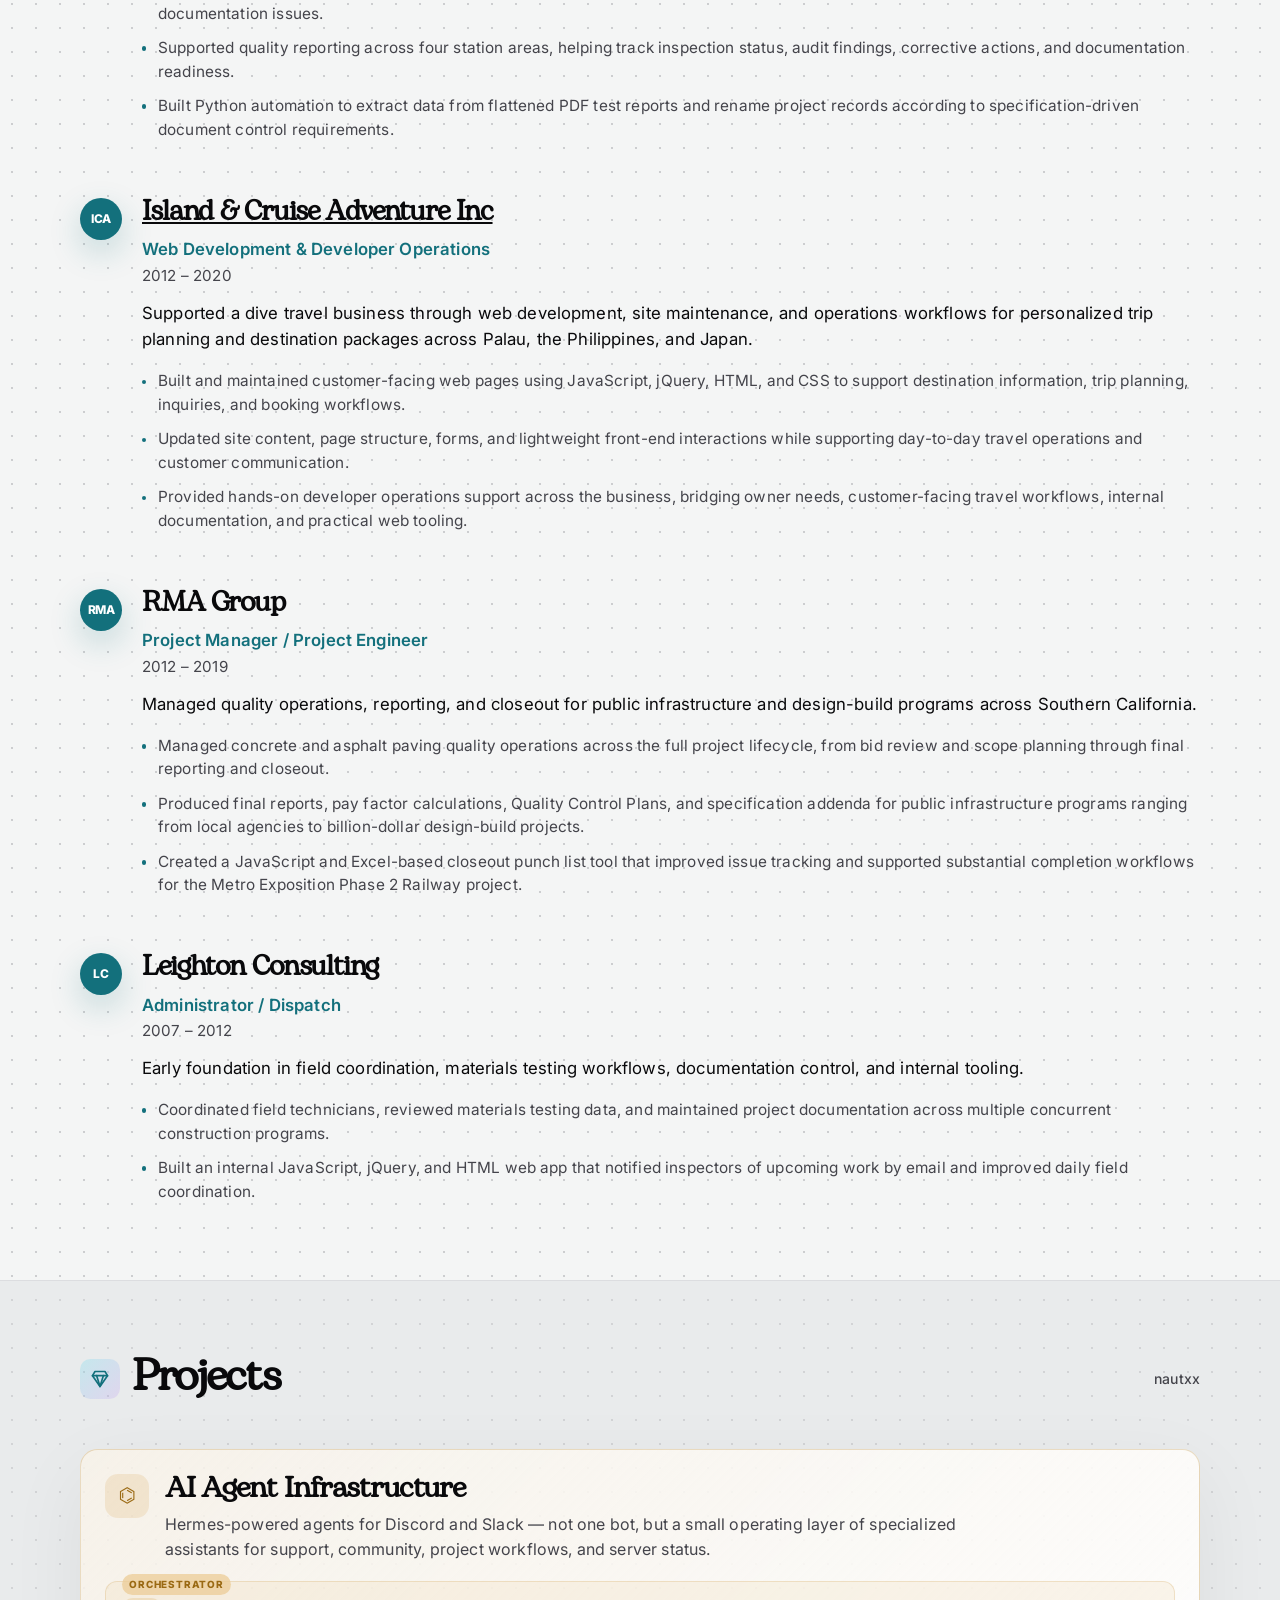
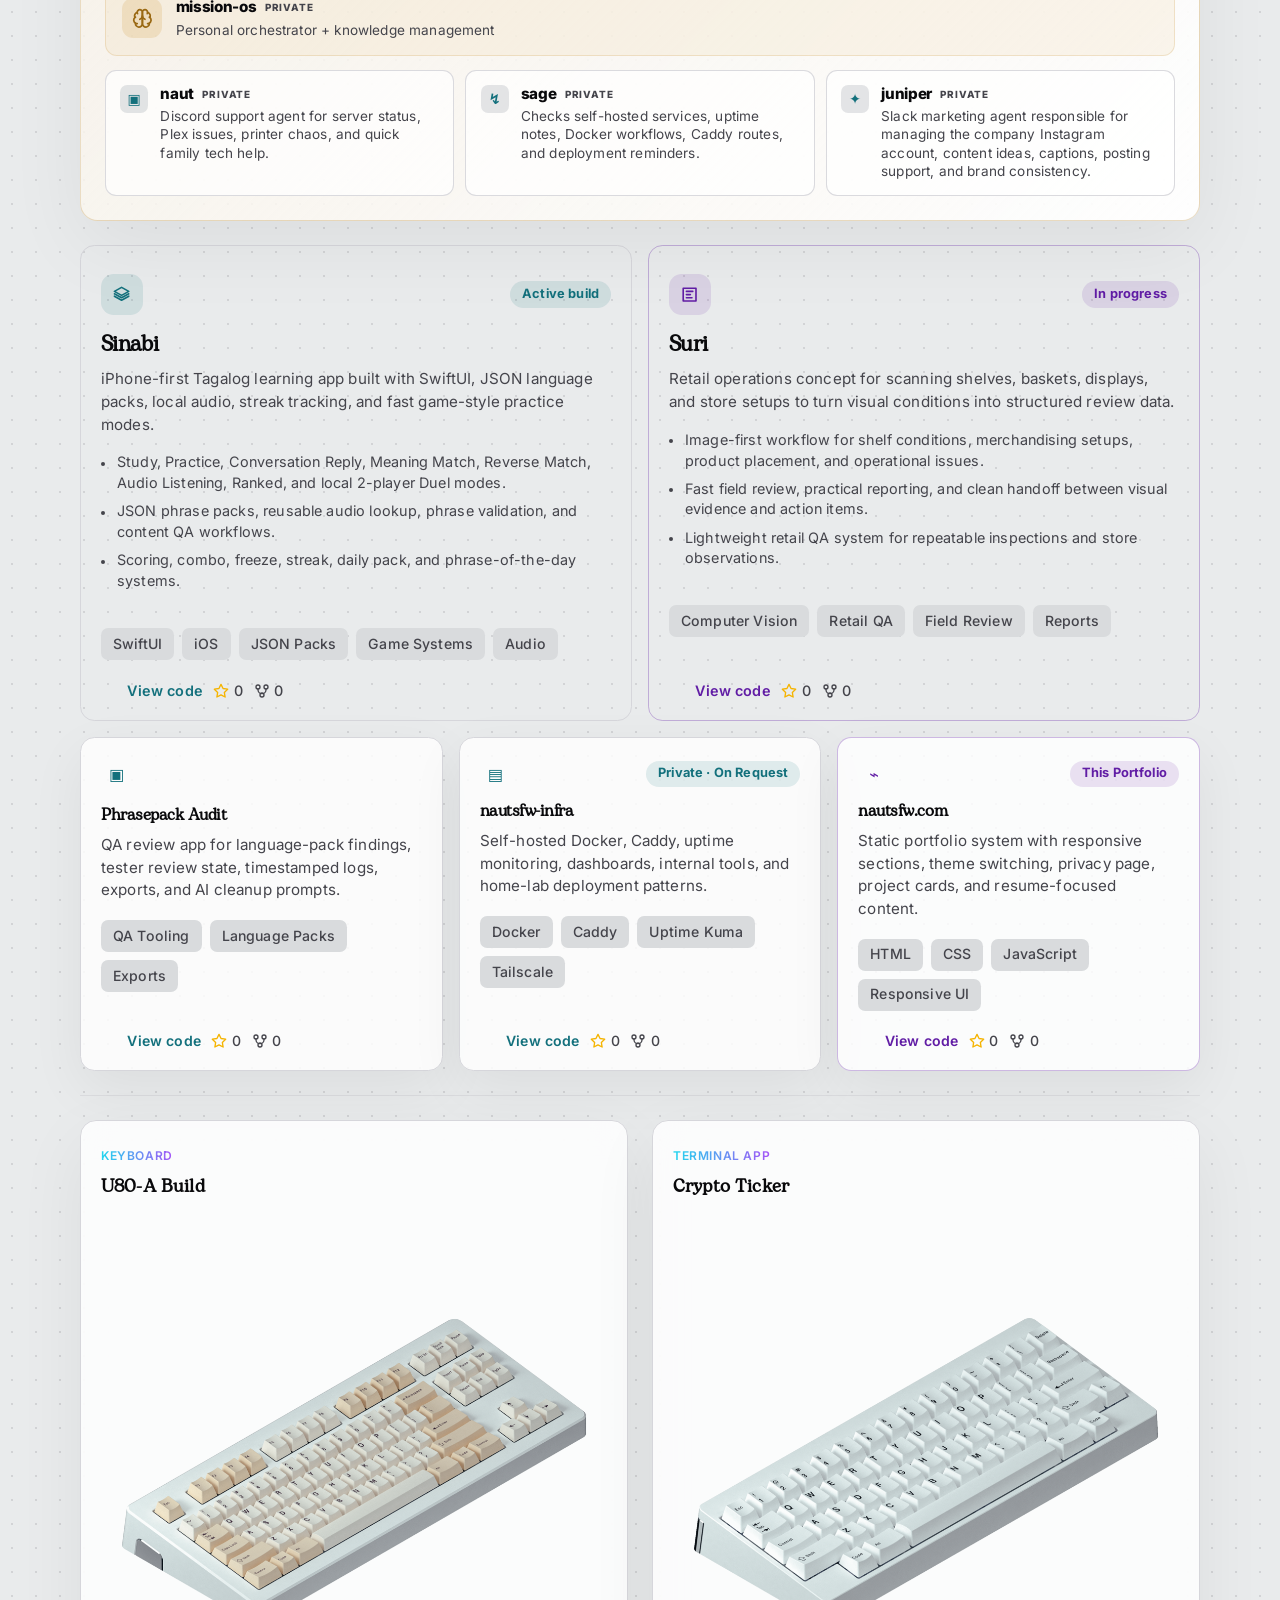
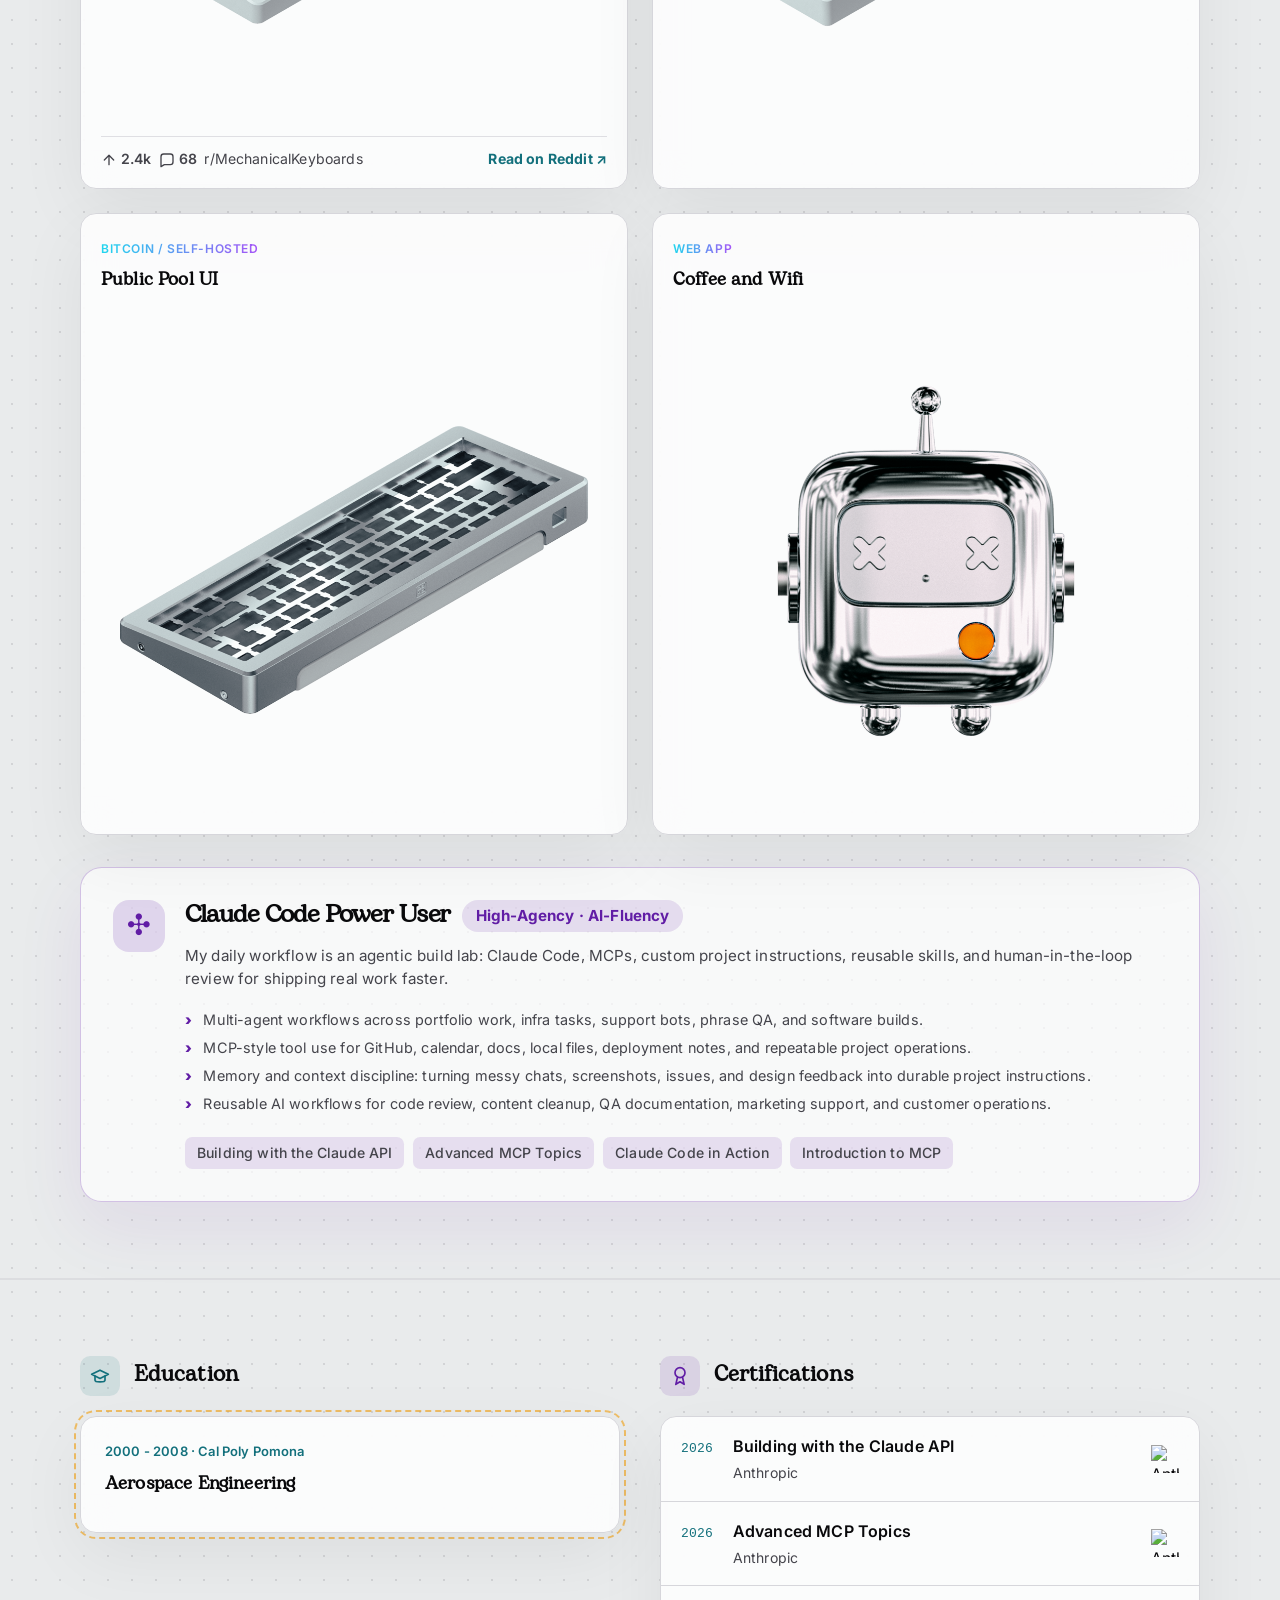
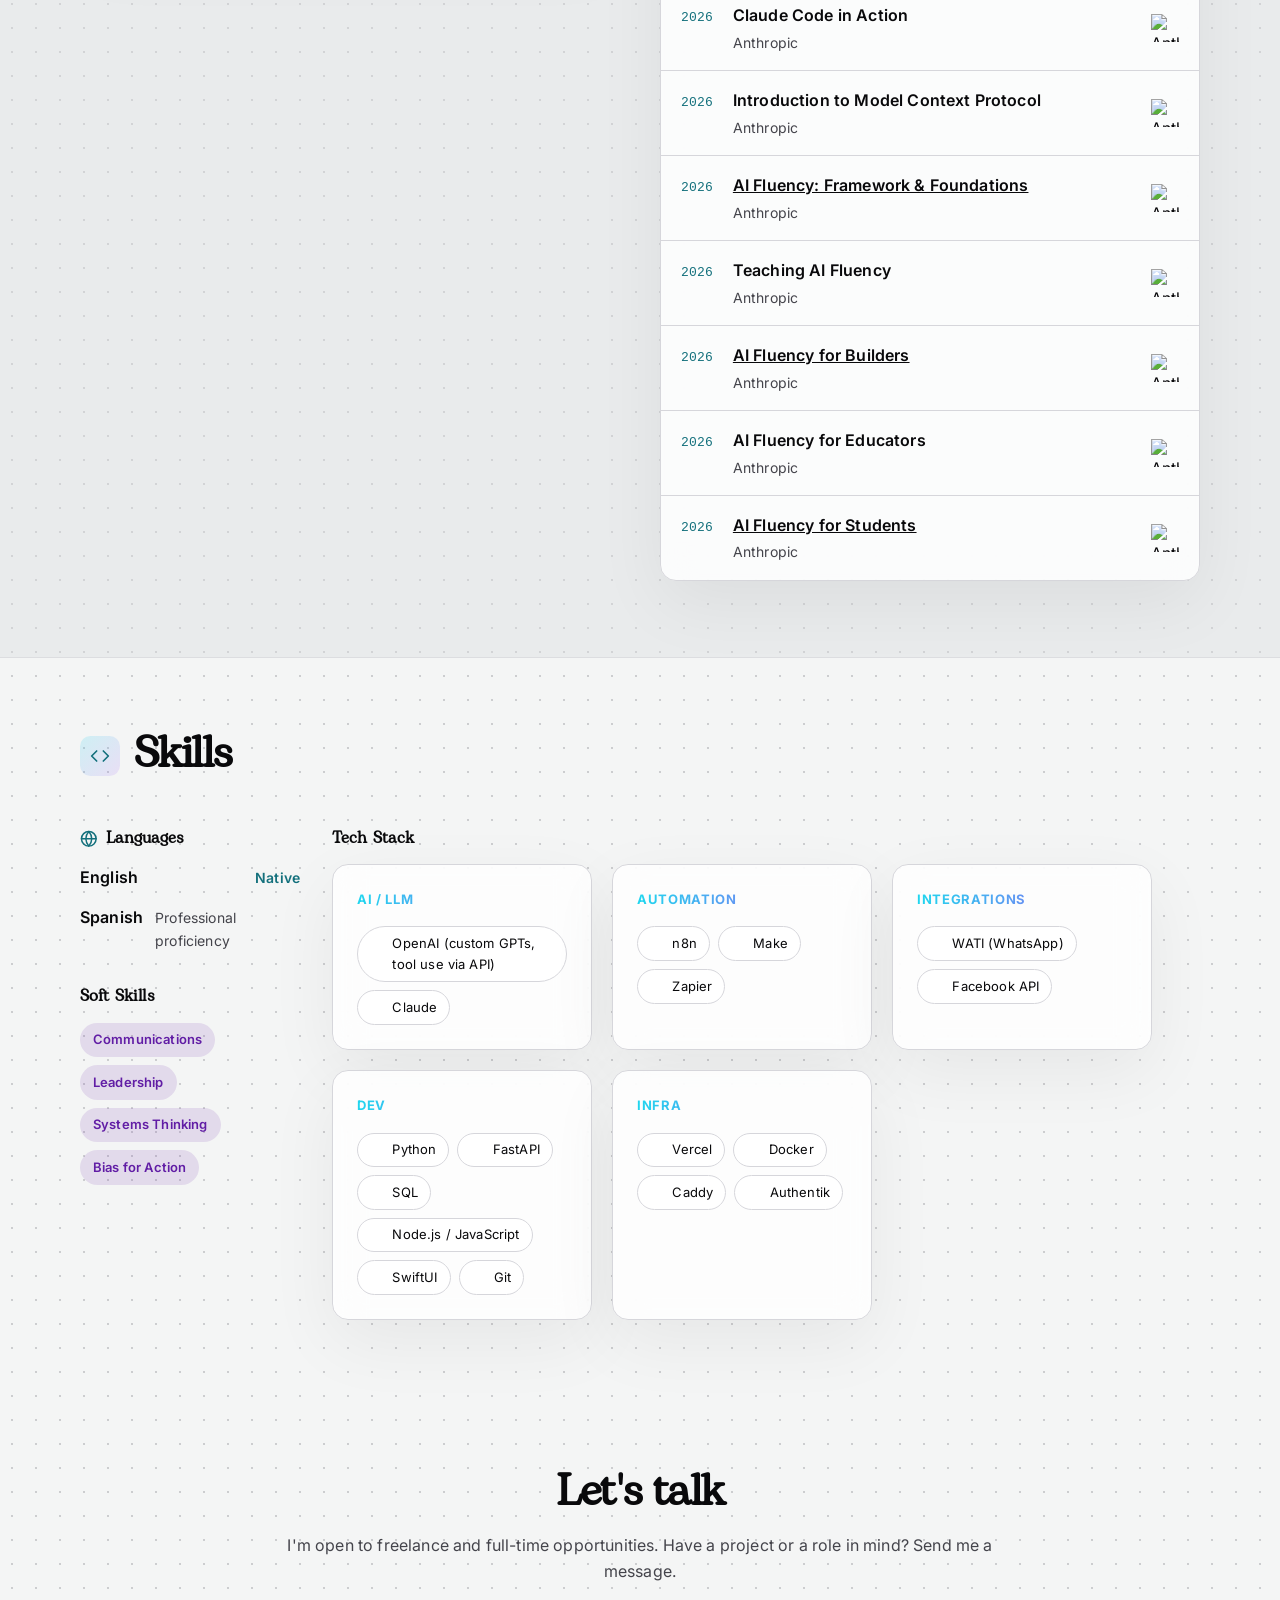
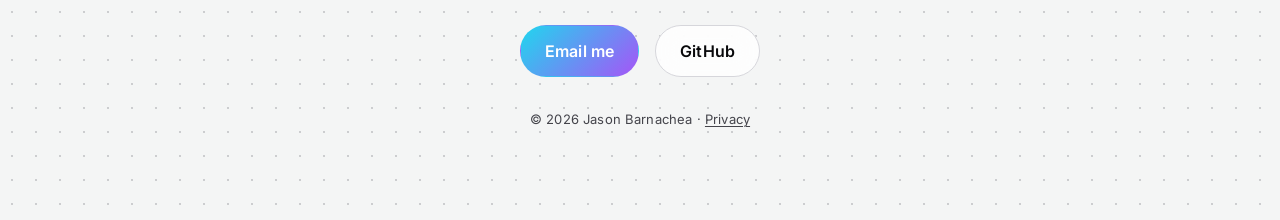
==== commit 3fa61d32: "fix: update make icon link" ====
--- a/index.html
+++ b/index.html
@@ -777,7 +777,7 @@
                 <h4 class="tech-card__title">Automation</h4>
                 <div class="badge-row">
                   <span class="badge"><img class="badge__icon" src="https://cdn.jsdelivr.net/gh/homarr-labs/dashboard-icons/png/n8n.png" alt="" loading="lazy">n8n</span>
-                  <span class="badge"><img class="badge__icon" src="https://cdn.jsdelivr.net/gh/homarr-labs/dashboard-icons/png/make.png" alt="" loading="lazy">Make</span>
+                  <span class="badge"><img class="badge__icon" src="https://cdn.jsdelivr.net/npm/@lobehub/icons-static-png@latest/light/make-color.png" alt="" loading="lazy">Make</span>
                   <span class="badge"><img class="badge__icon" src="https://cdn.jsdelivr.net/gh/homarr-labs/dashboard-icons/png/zapier.png" alt="" loading="lazy">Zapier</span>
                 </div>
               </div>
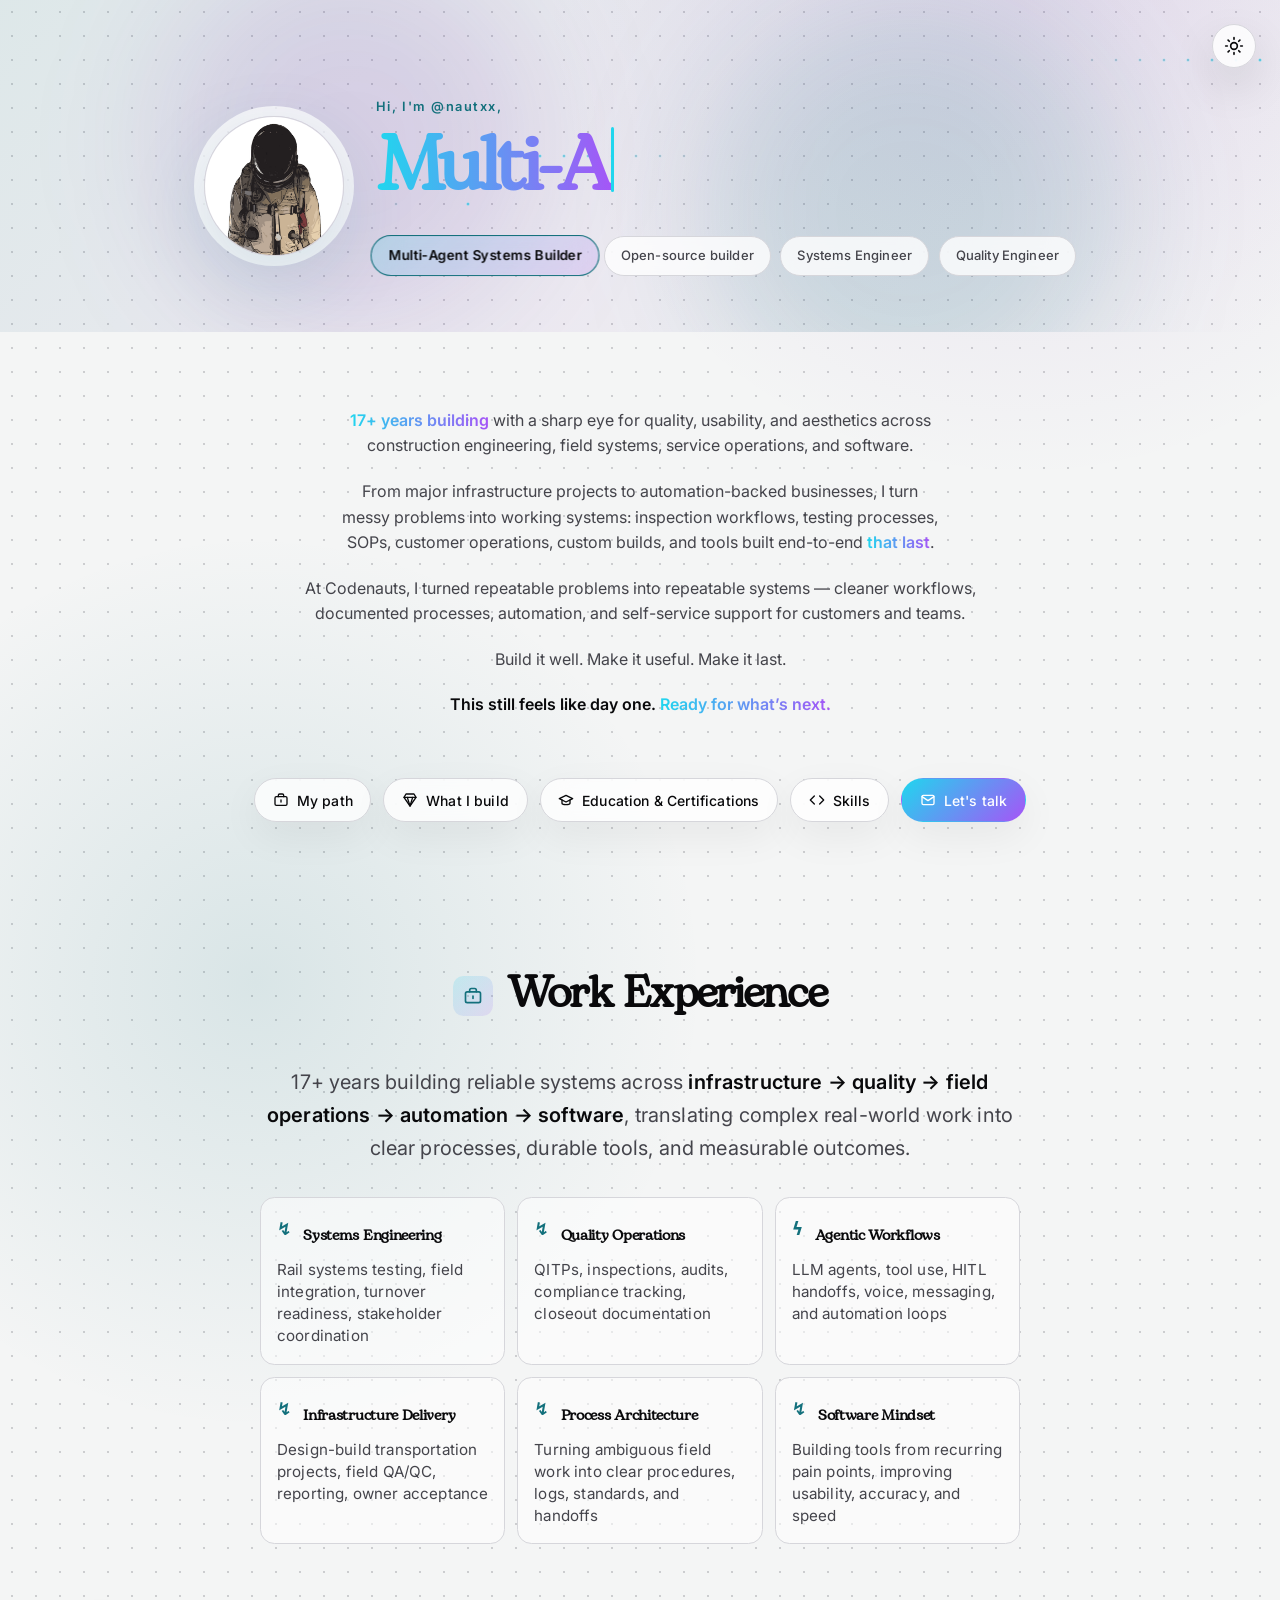
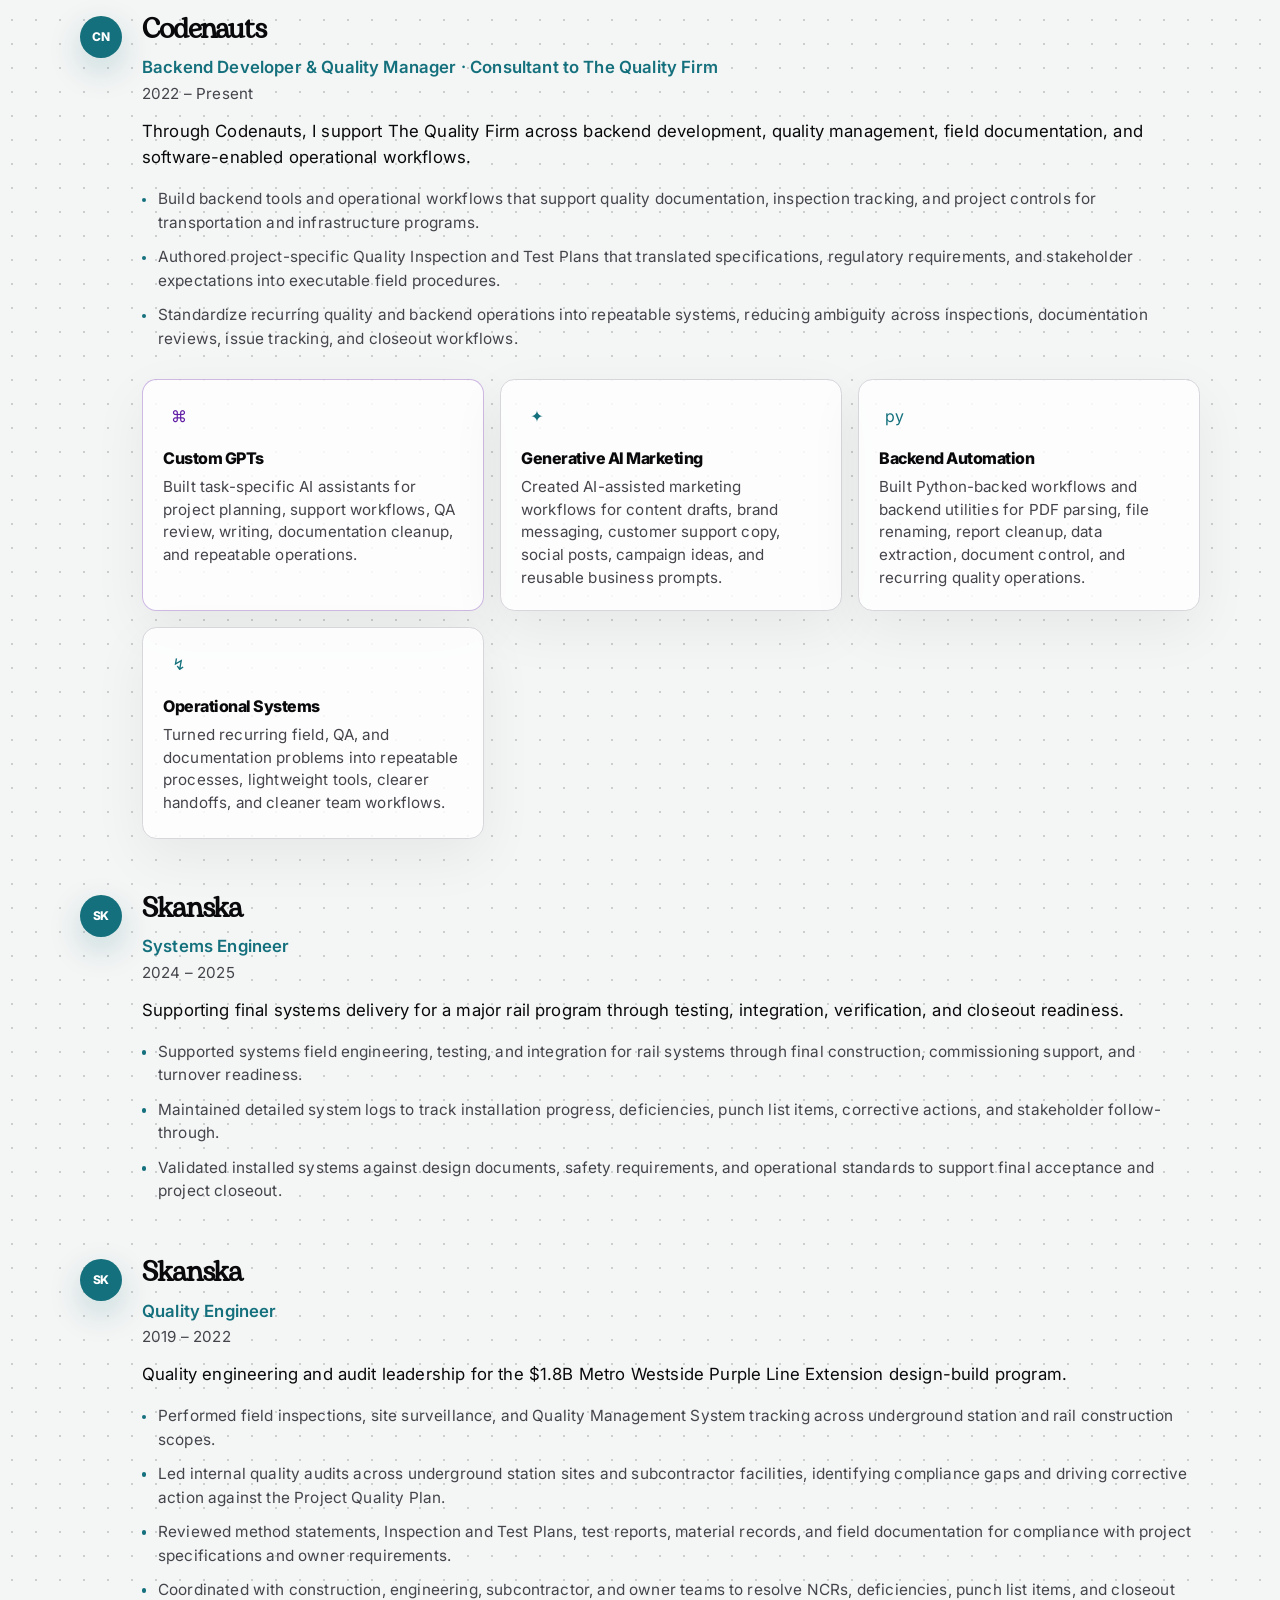
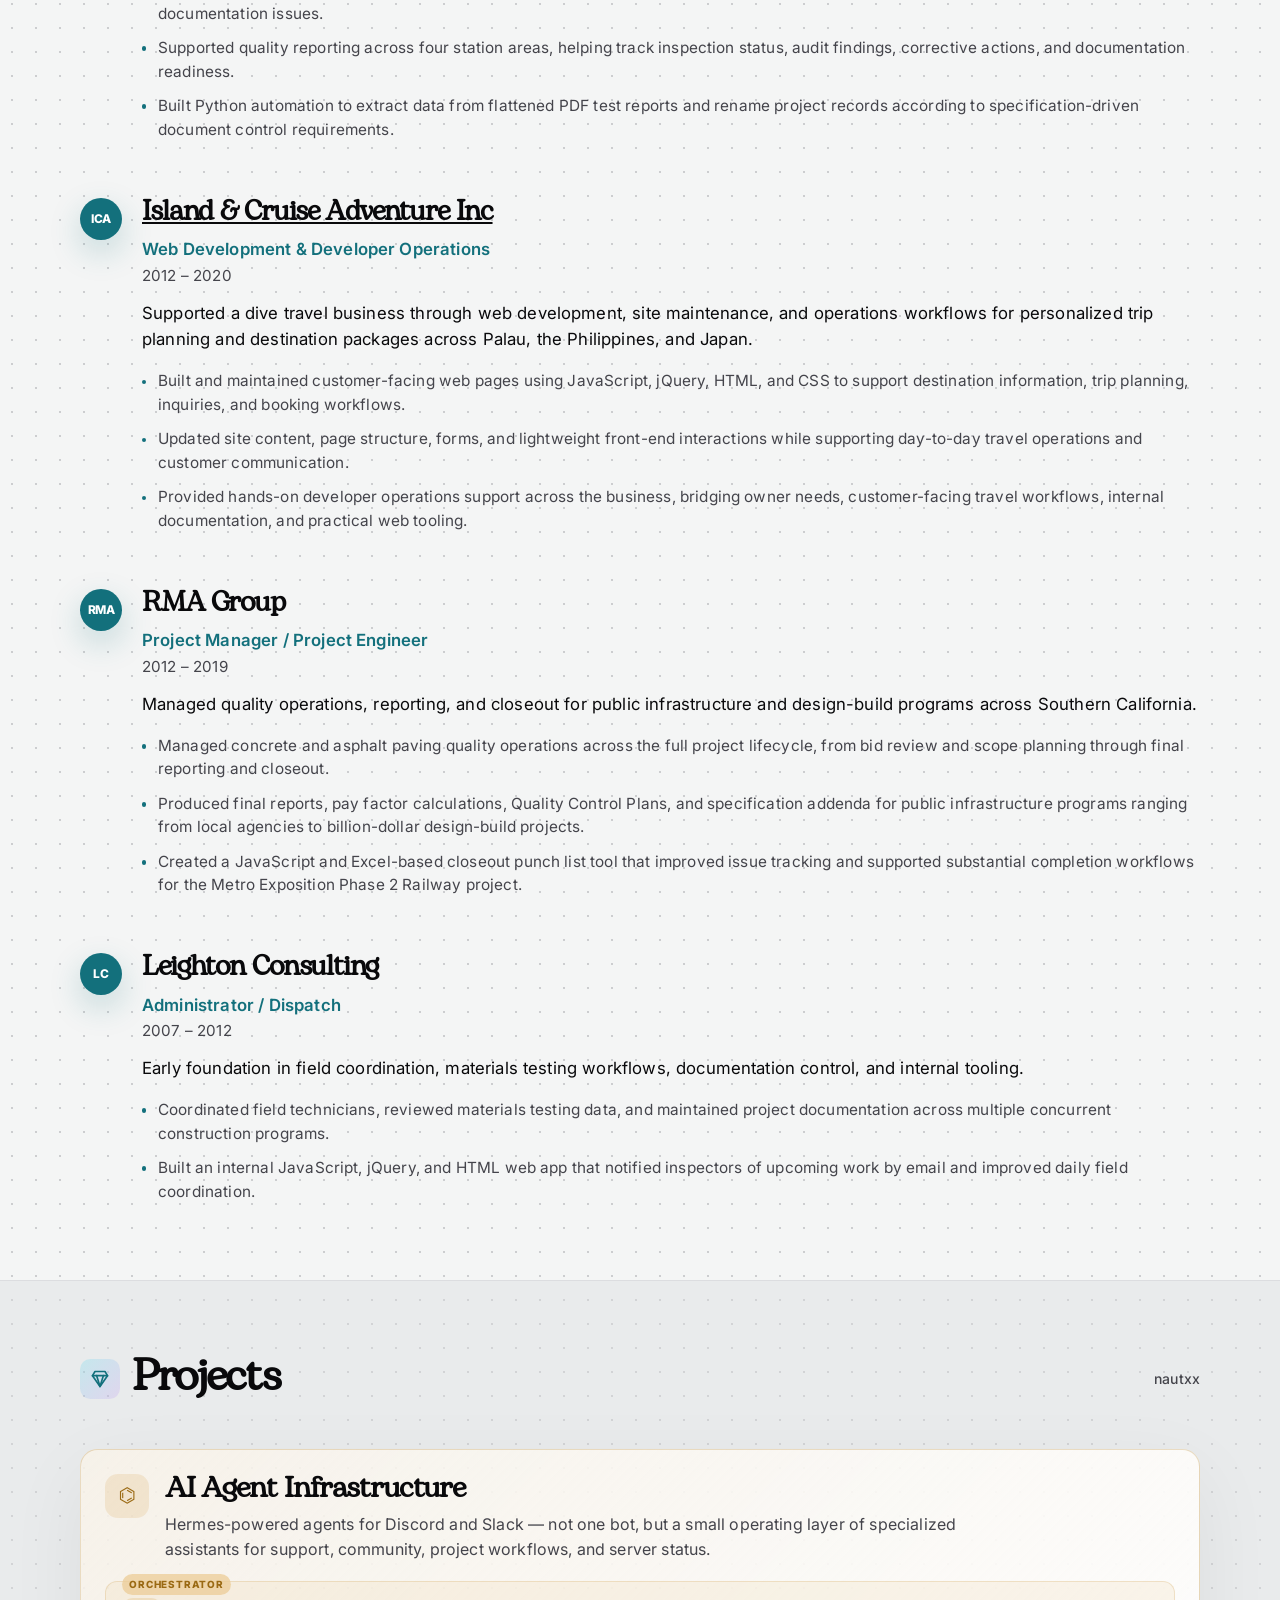
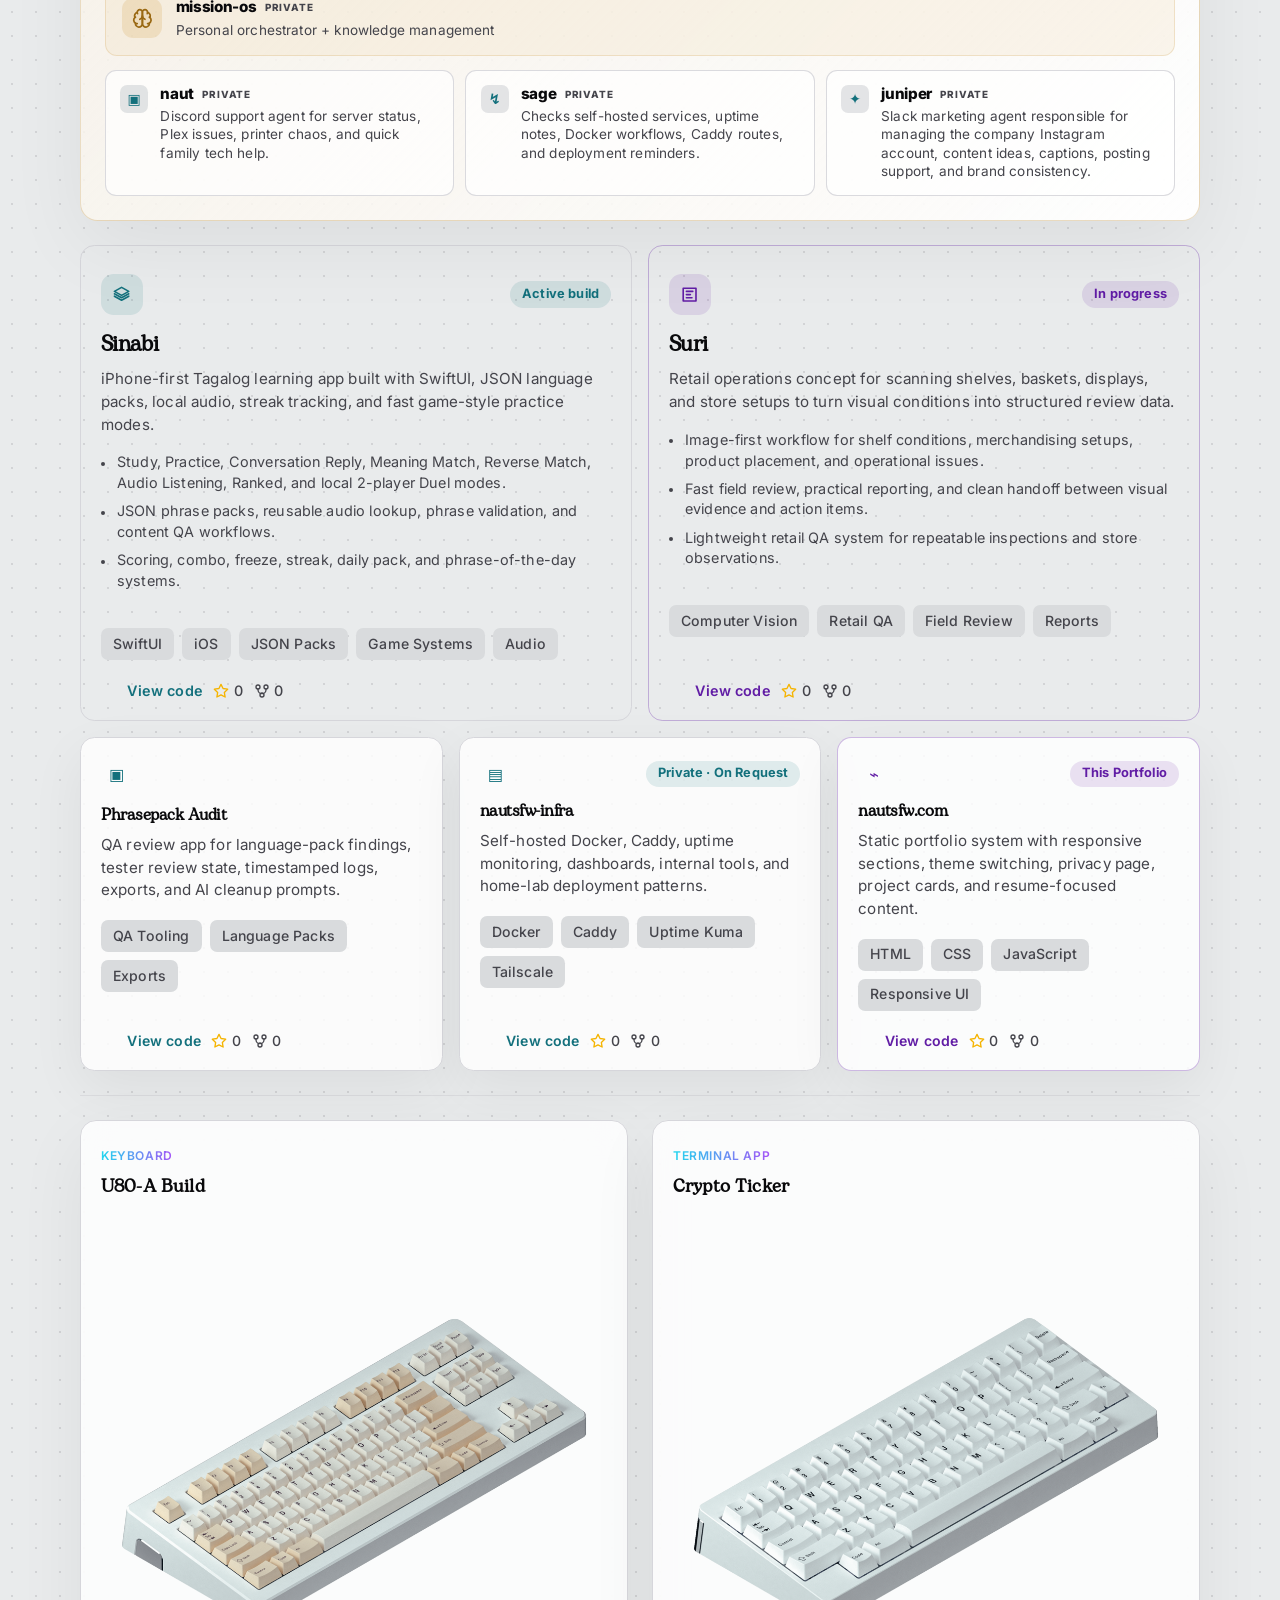
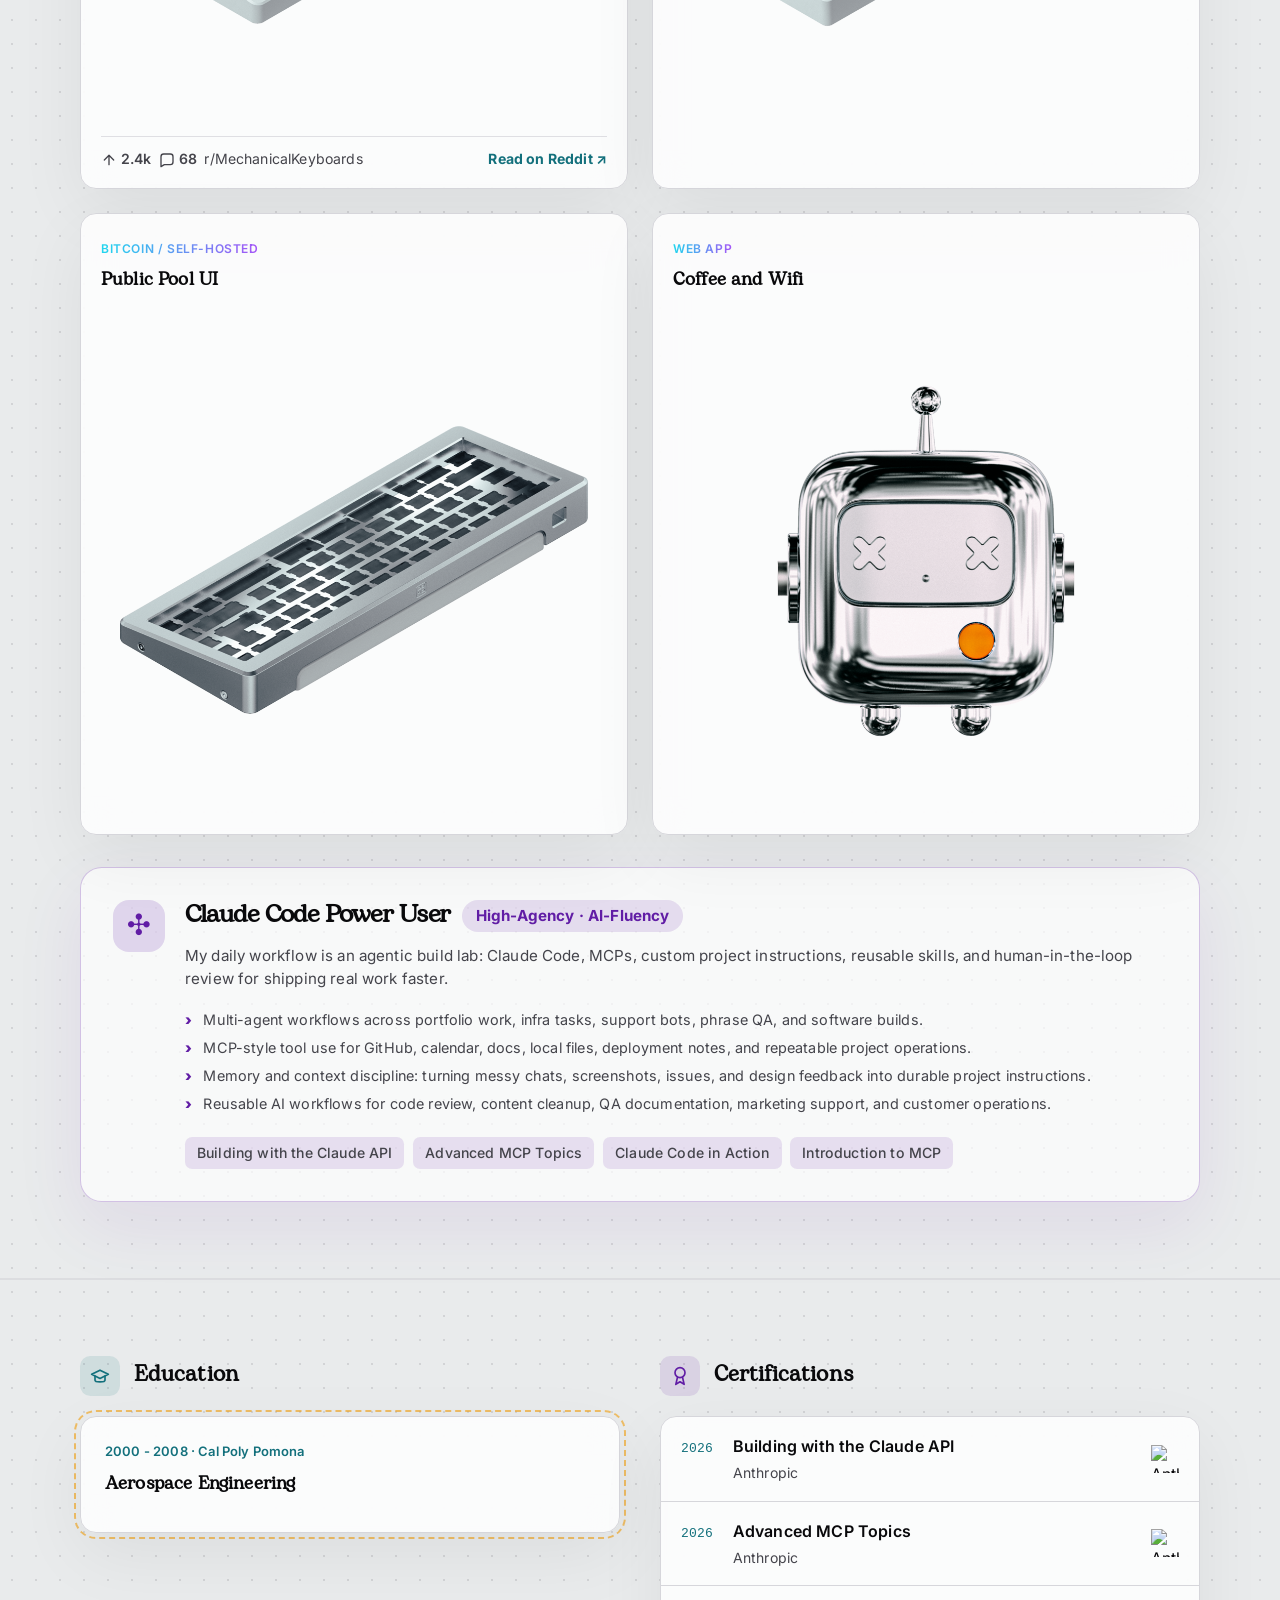
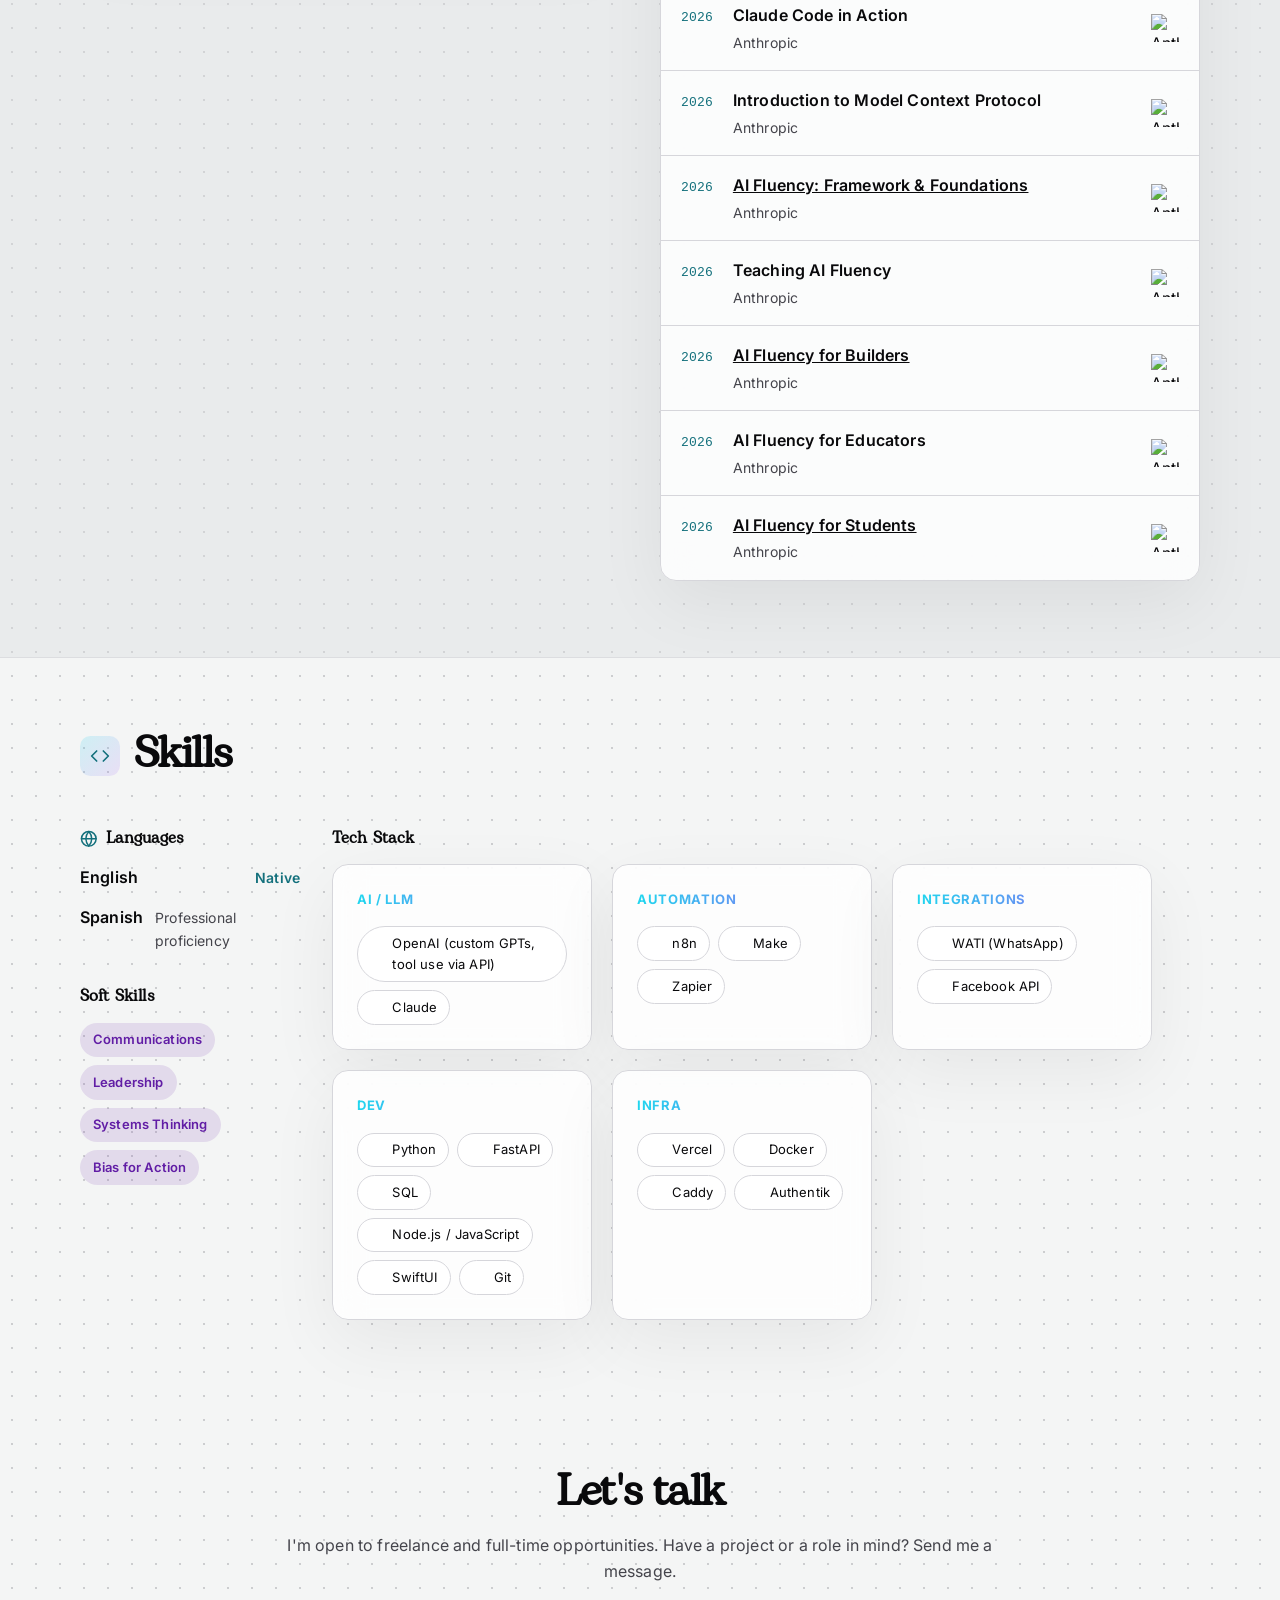
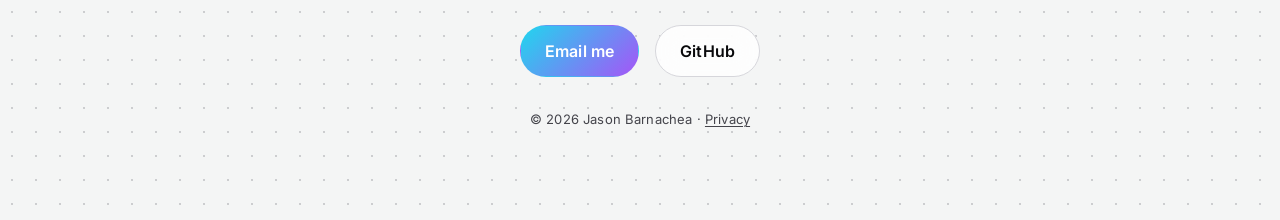
==== commit 94a5b840: "chore: add Vercel Analytics" ====
--- a/index.html
+++ b/index.html
@@ -828,6 +828,8 @@
 
   </main>
 
+  <!-- Vercel Analytics -->
+  <script defer src="/_vercel/insights/script.js"></script>
   <script src="static/js/main.js"></script>
 </body>
 </html>
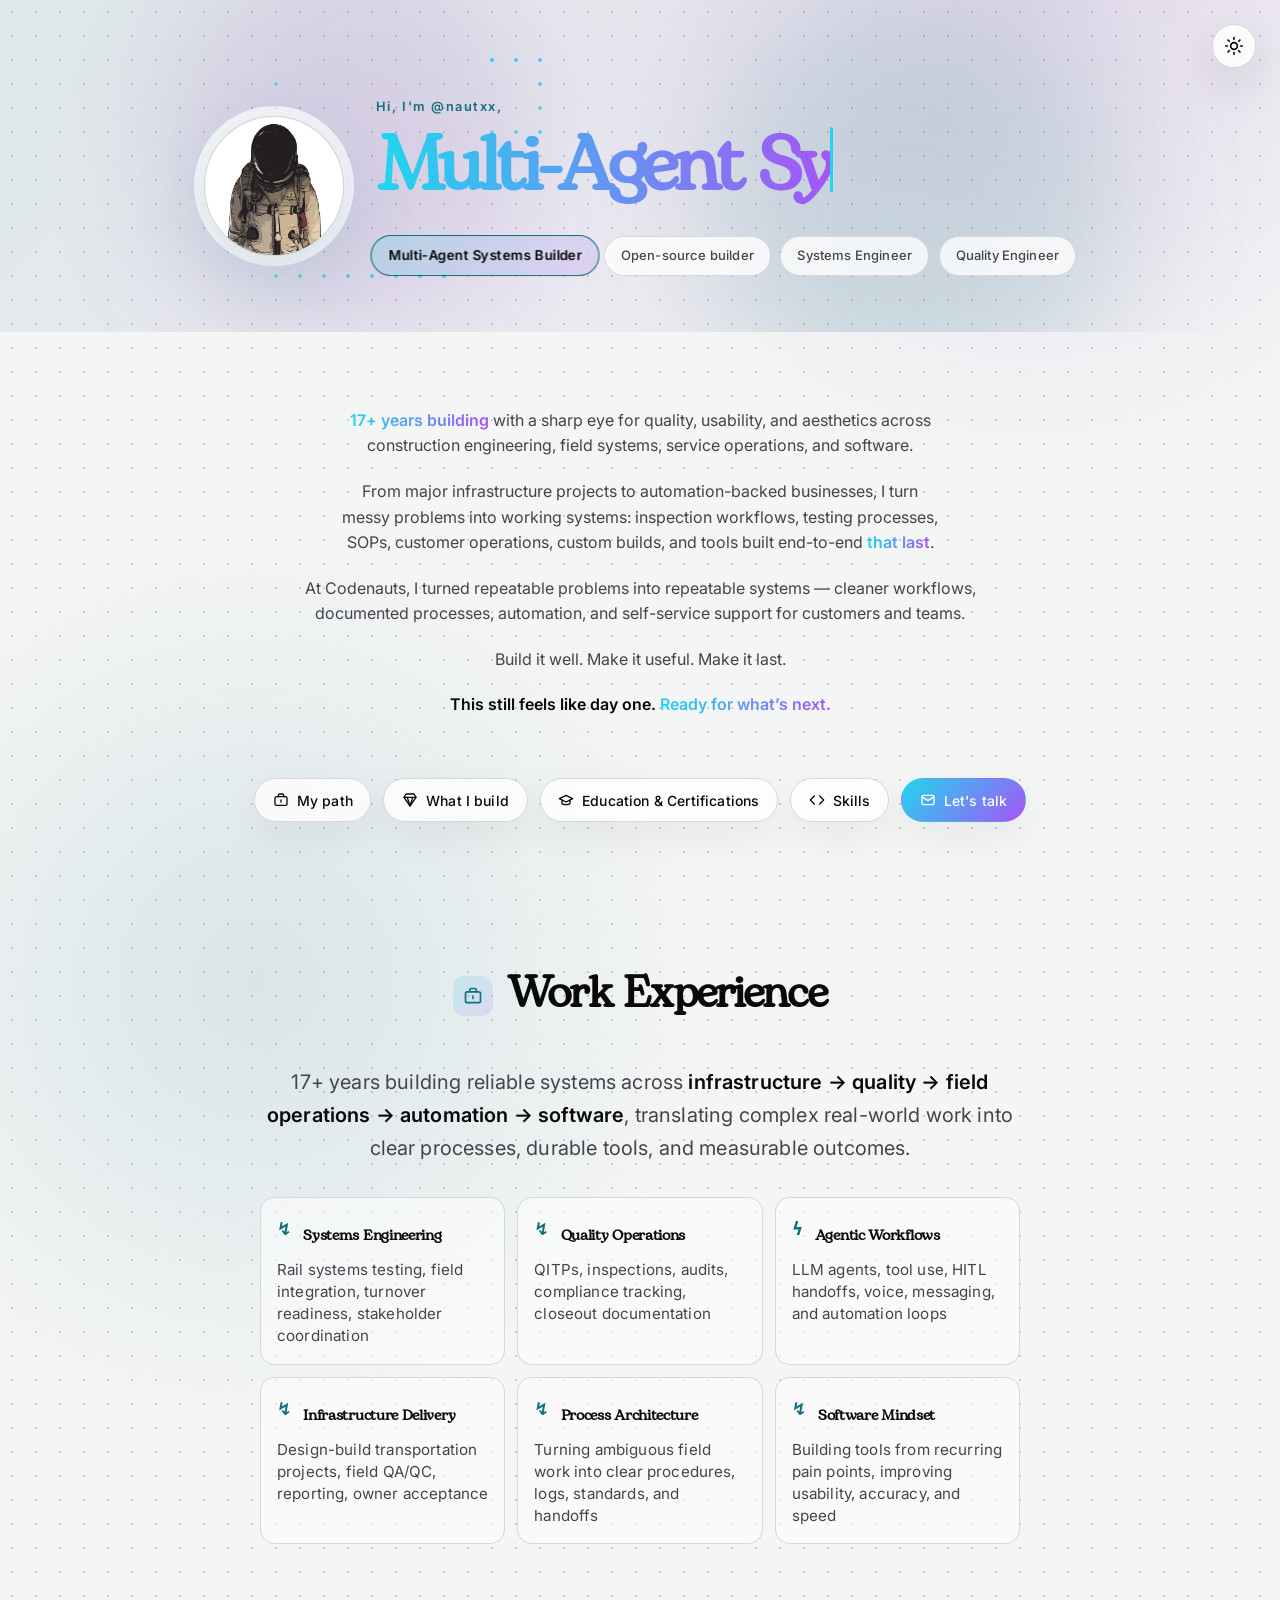
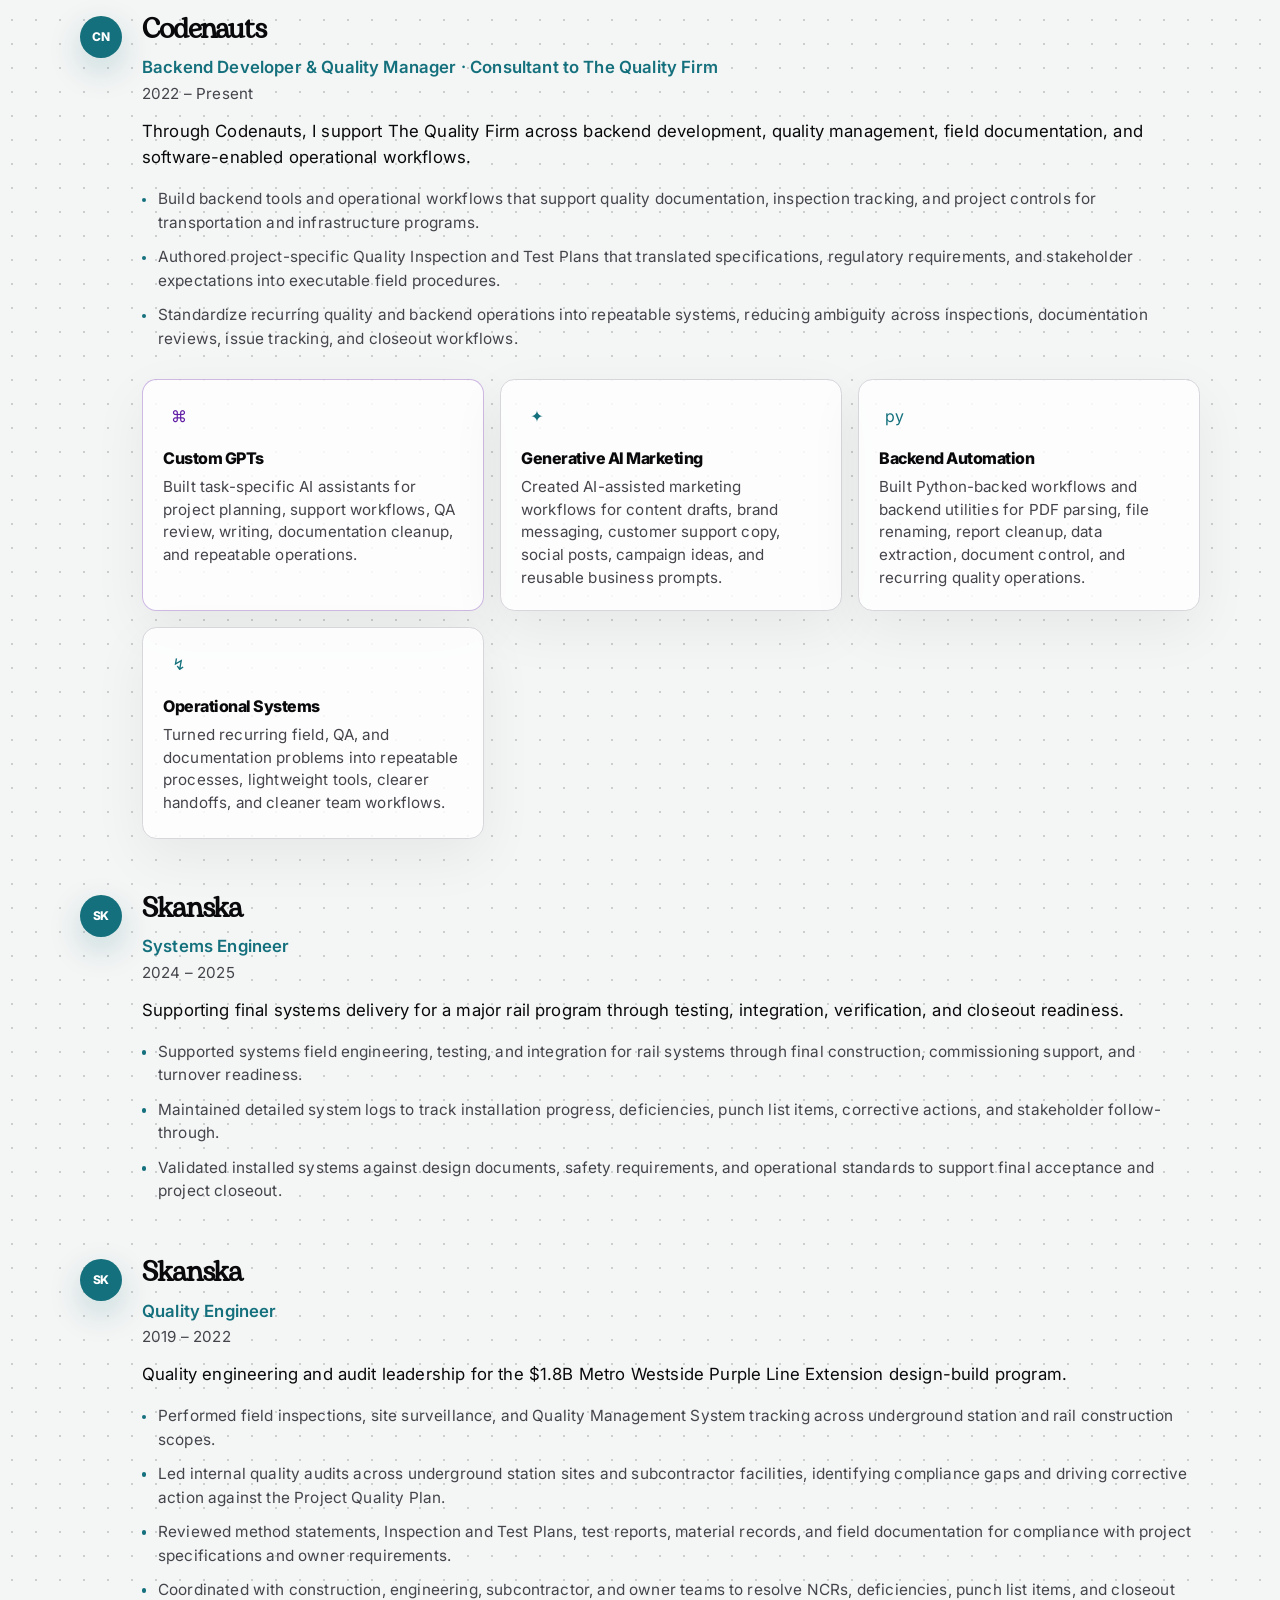
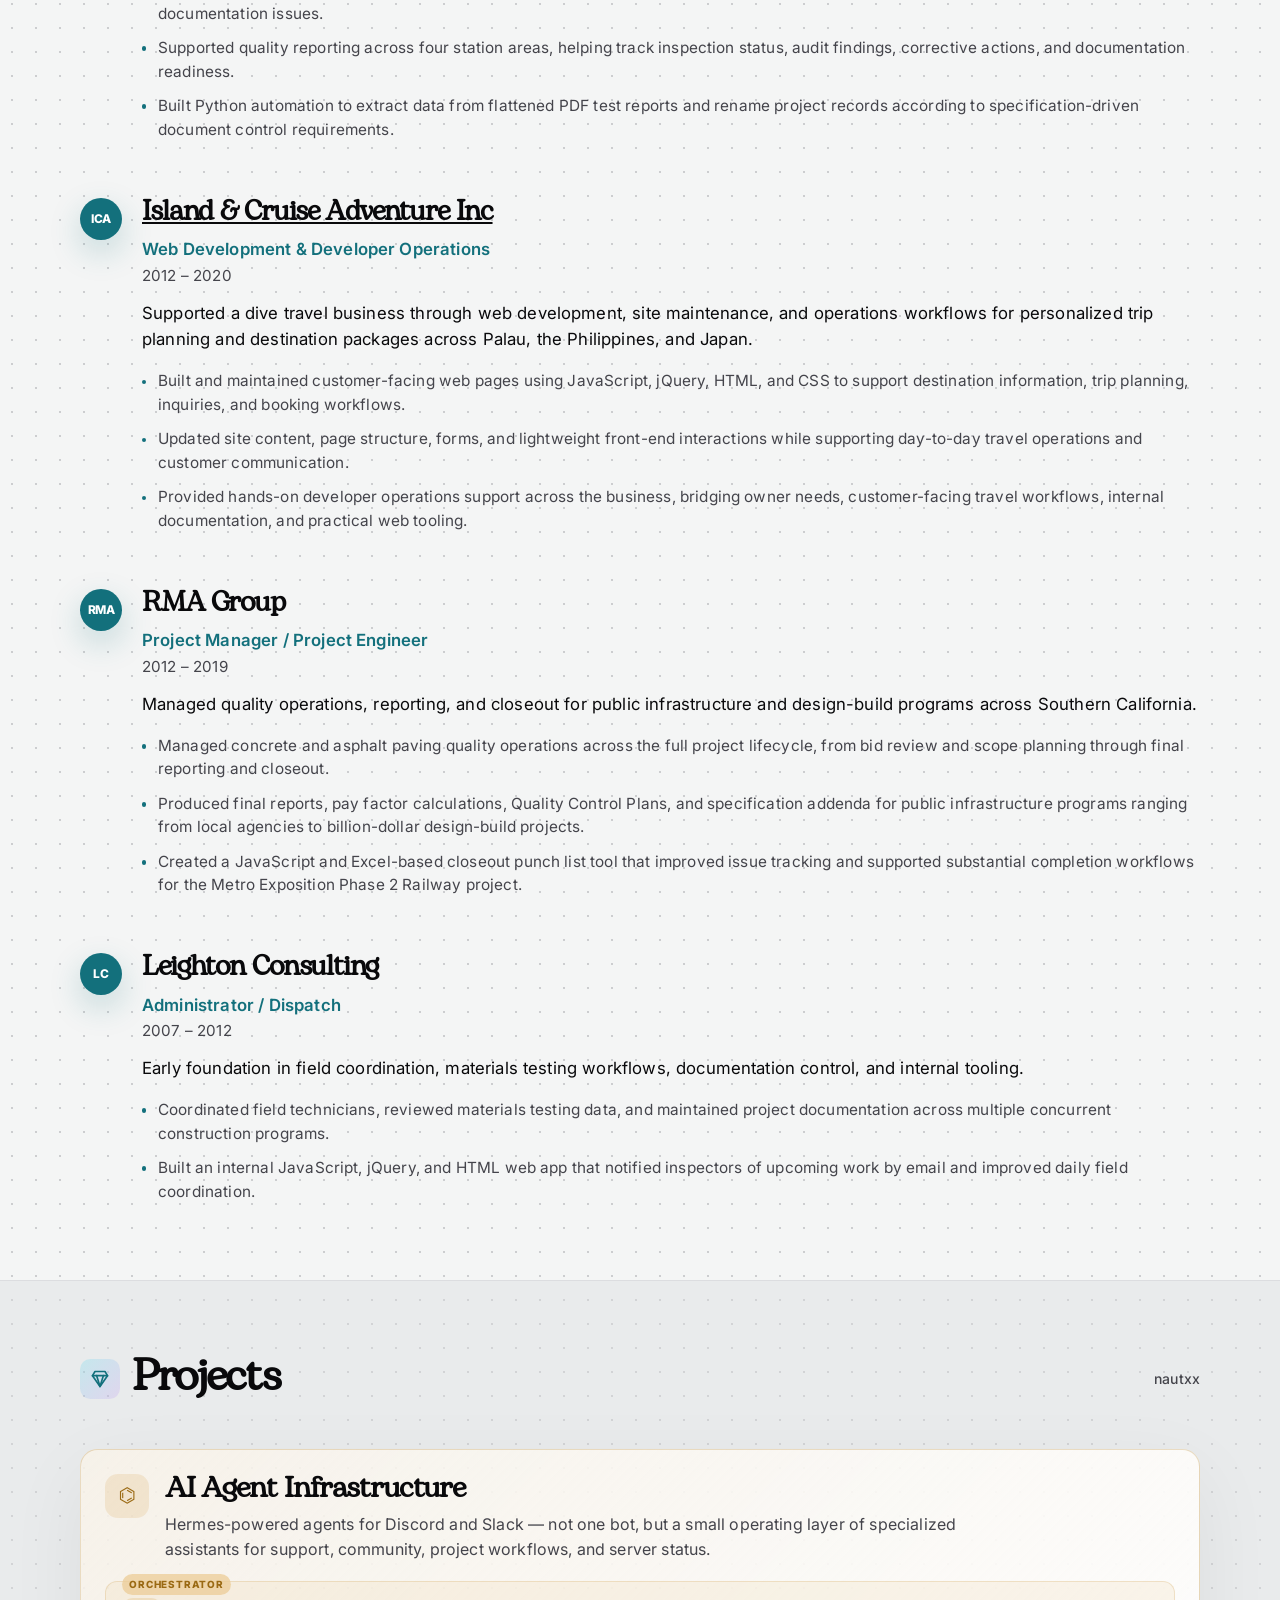
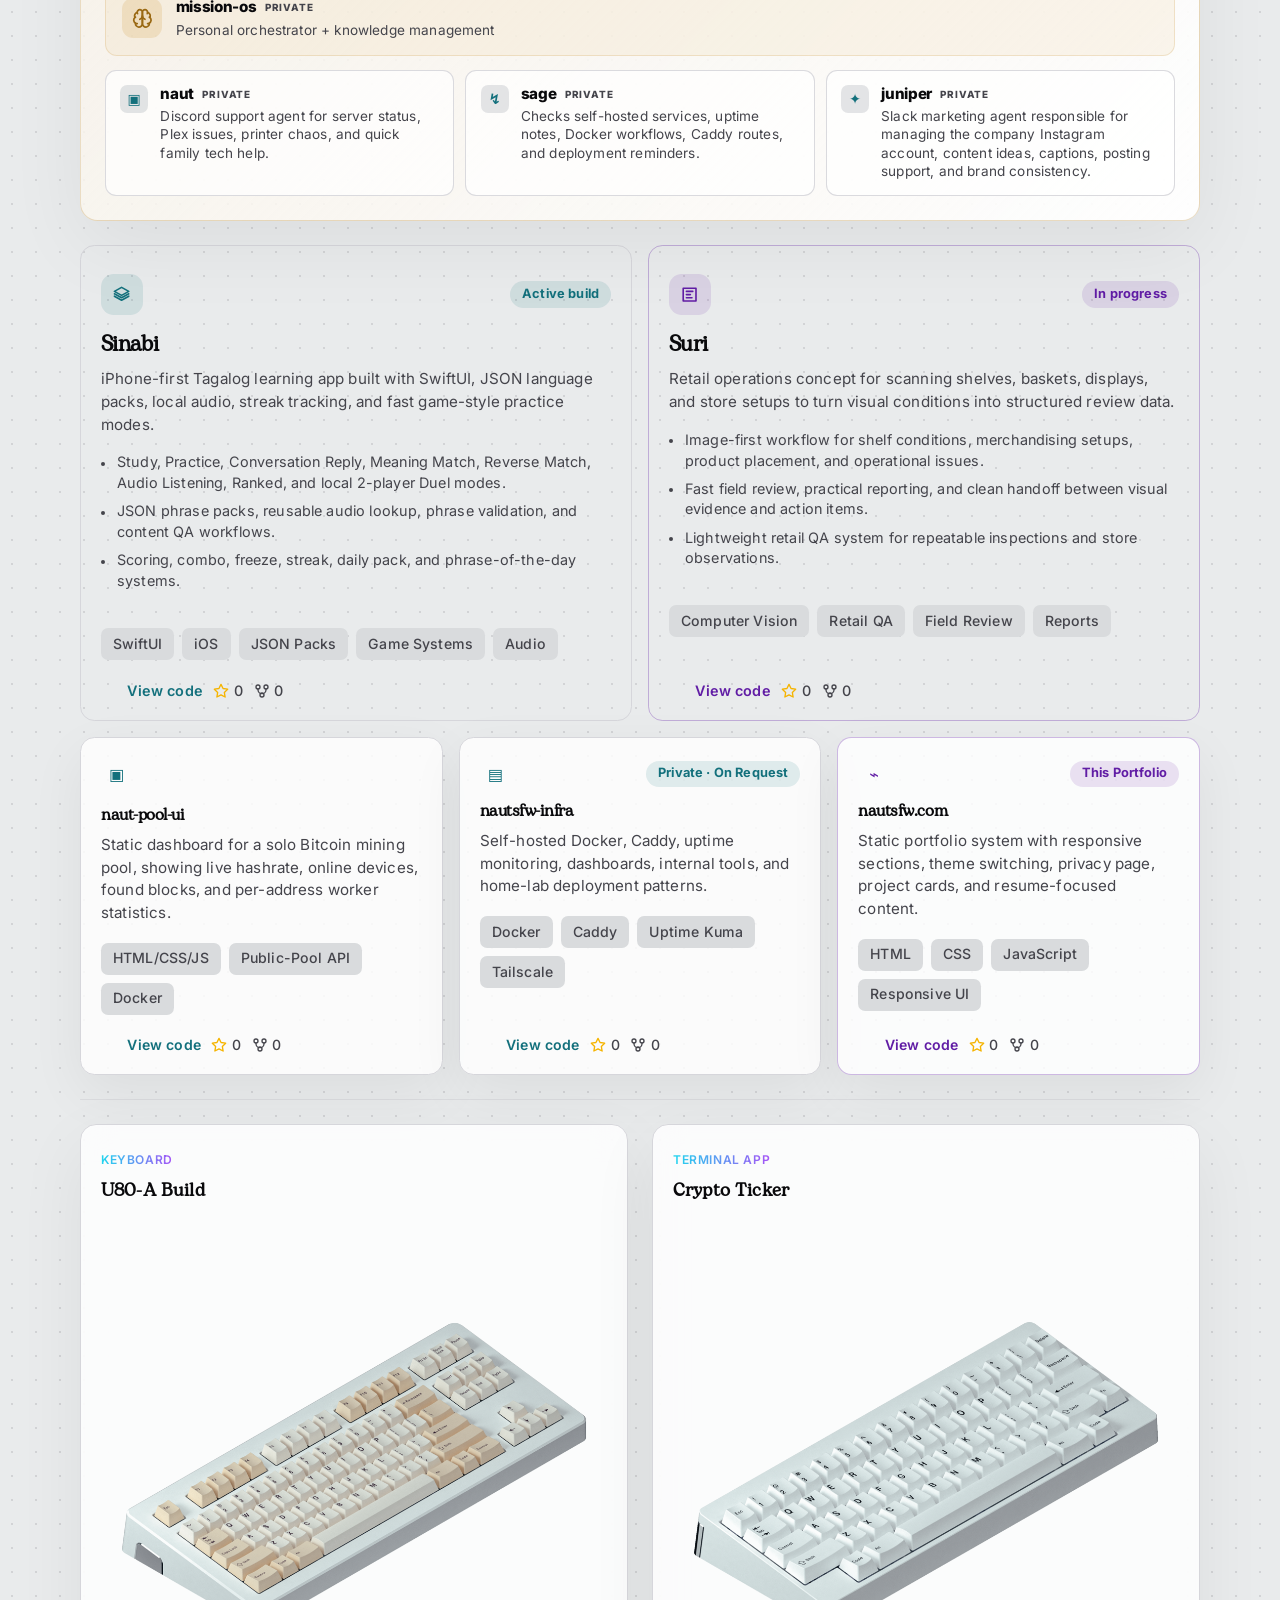
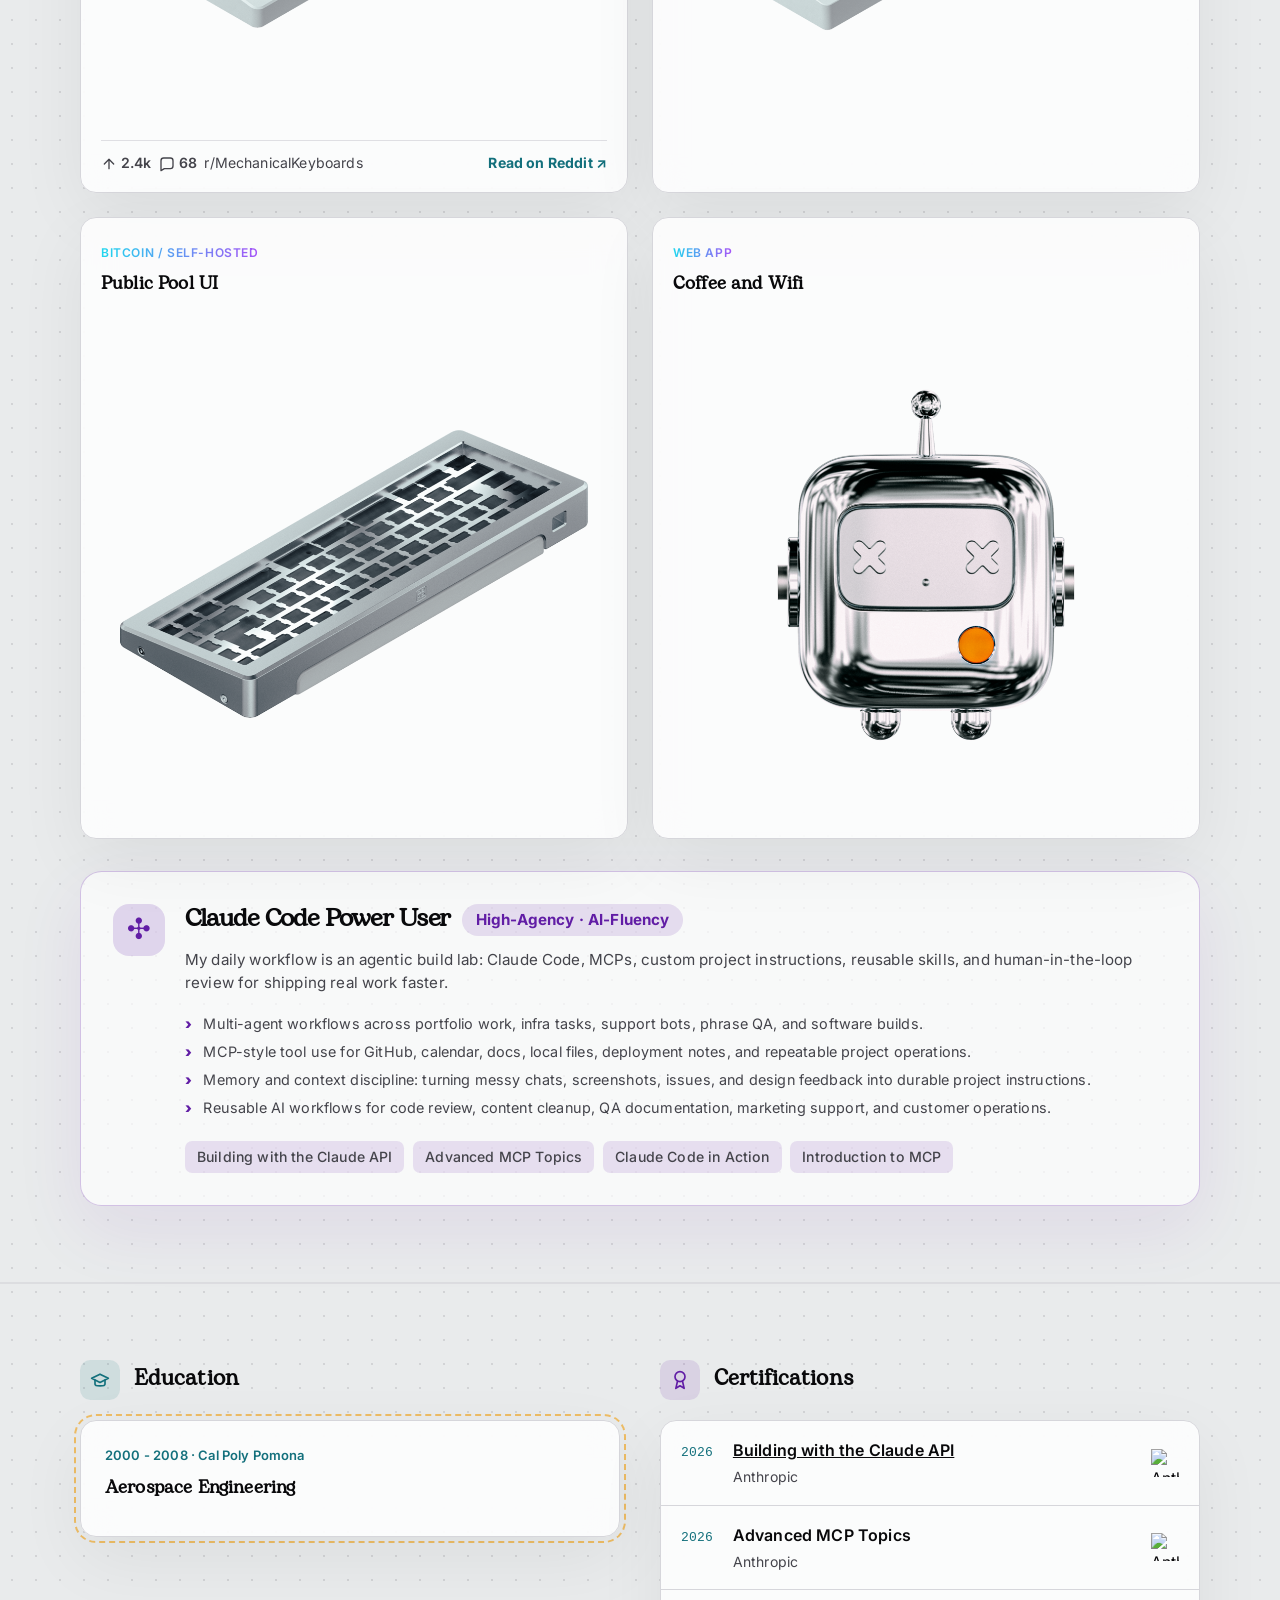
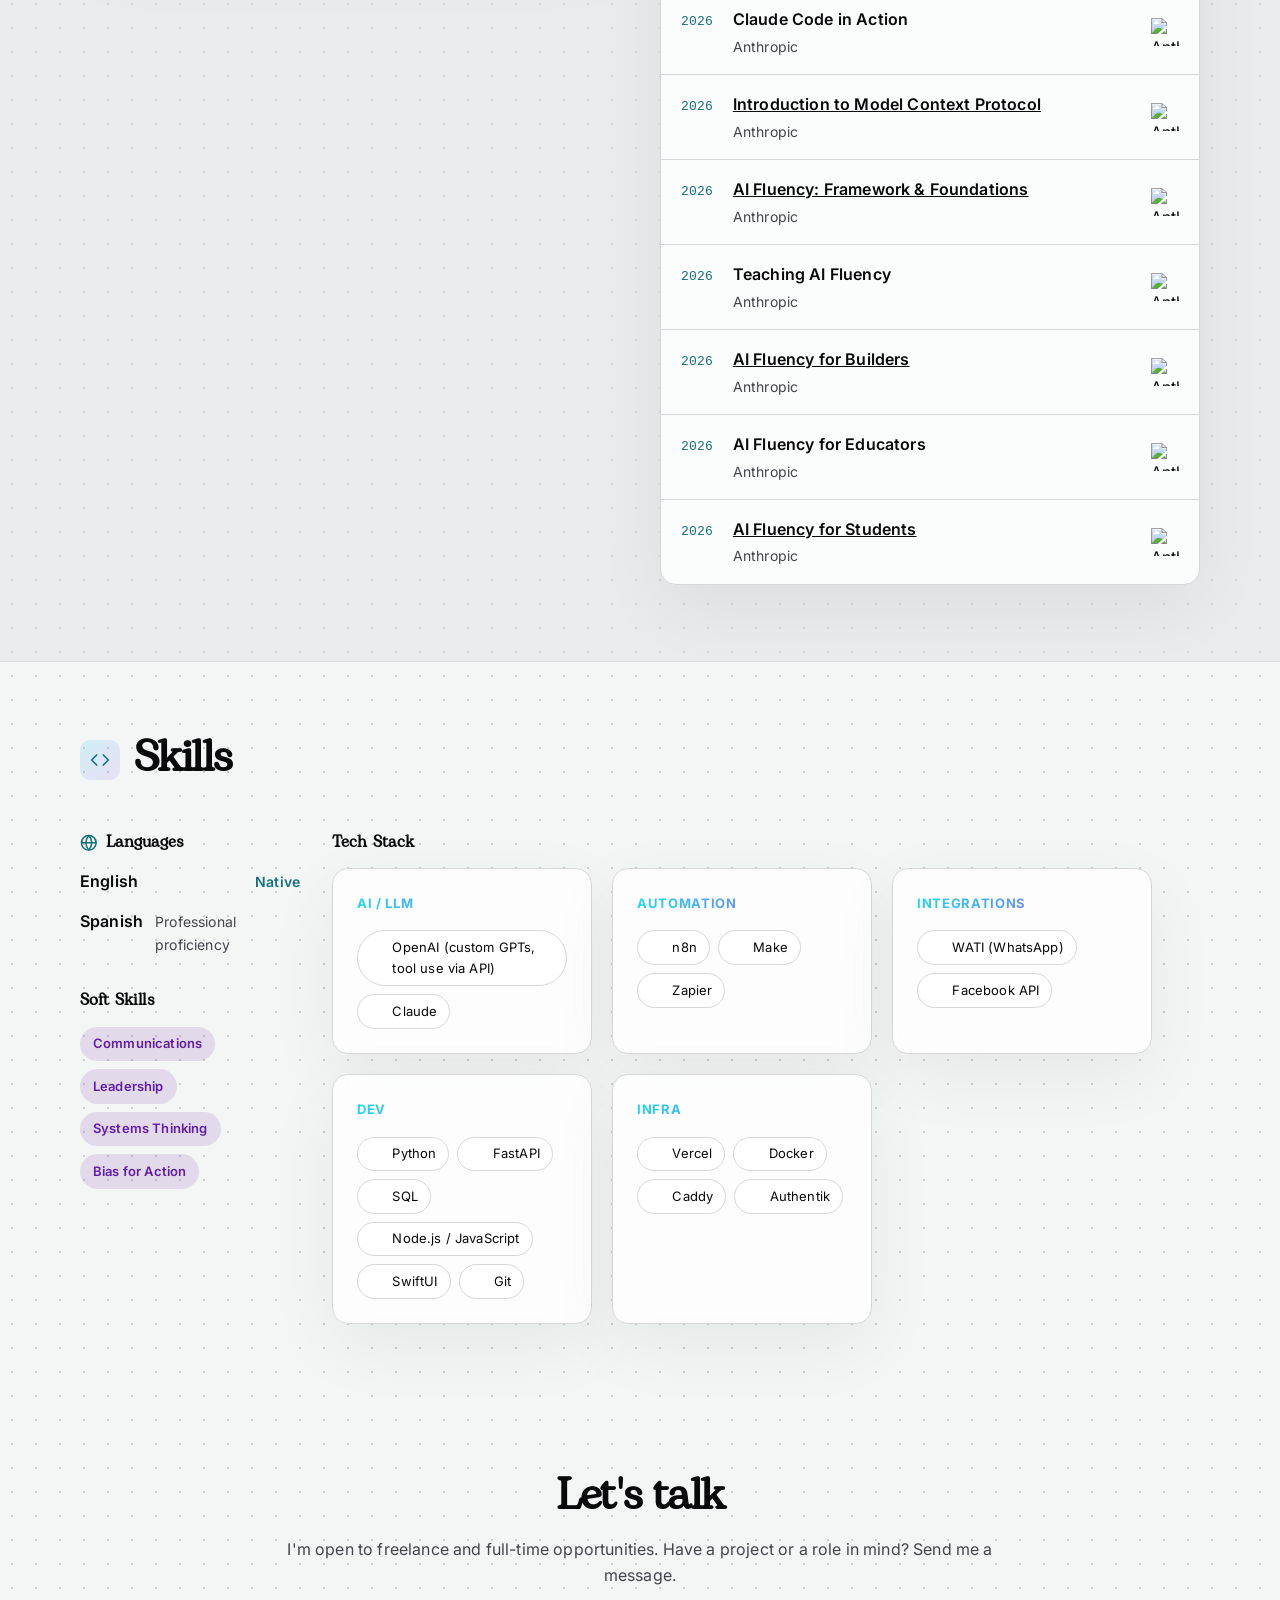
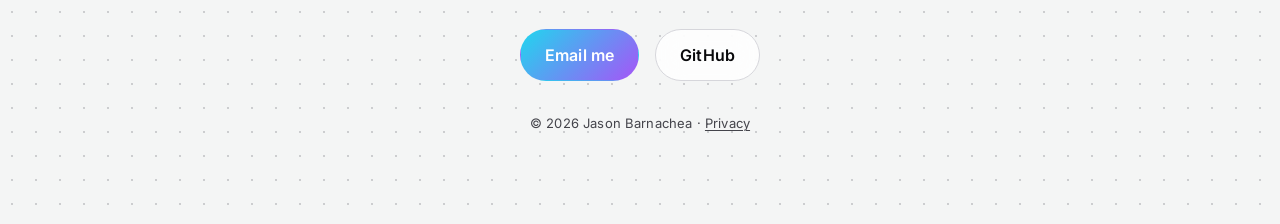
==== commit 95fef3ee: "chore: add certificate link for Introduction to Model Context Protocol" ====
--- a/index.html
+++ b/index.html
@@ -453,14 +453,14 @@
 
           <article class="experience-project experience-project--compact">
             <span class="experience-project__icon" aria-hidden="true">▣</span>
-            <h3 class="experience-project__title">Phrasepack Audit</h3>
-            <p class="experience-project__desc">QA review app for language-pack findings, tester review state, timestamped logs, exports, and AI cleanup prompts.</p>
-            <div class="project-tags" aria-label="Phrasepack Audit technologies">
-              <span>QA Tooling</span>
-              <span>Language Packs</span>
-              <span>Exports</span>
-            </div>
-            <a class="experience-project__link project-code-link" href="https://github.com/nautxx/phrasepack-audit" target="_blank" rel="noopener" aria-label="View Phrasepack Audit code on GitHub">
+            <h3 class="experience-project__title">naut-pool-ui</h3>
+            <p class="experience-project__desc">Static dashboard for a solo Bitcoin mining pool, showing live hashrate, online devices, found blocks, and per-address worker statistics.</p>
+            <div class="project-tags" aria-label="naut-pool-ui technologies">
+              <span>HTML/CSS/JS</span>
+              <span>Public-Pool API</span>
+              <span>Docker</span>
+            </div>
+            <a class="experience-project__link project-code-link" href="https://github.com/nautxx/naut-pool-ui" target="_blank" rel="noopener" aria-label="View naut-pool-ui code on GitHub">
               <span class="project-code-link__github" aria-hidden="true"><img src="https://cdn.jsdelivr.net/npm/@lobehub/icons-static-png@latest/light/github.png" alt="" loading="lazy"></span>
               <span>View code</span>
               <span class="project-code-link__stat project-code-link__stat--star" aria-label="0 stars"><svg viewBox="0 0 24 24" fill="none" stroke="currentColor" stroke-width="2" stroke-linecap="round" stroke-linejoin="round" aria-hidden="true"><path d="m12 2 3.09 6.26L22 9.27l-5 4.87 1.18 6.88L12 17.77l-6.18 3.25L7 14.14 2 9.27l6.91-1.01L12 2Z"/></svg><span>0</span></span>
@@ -616,7 +616,7 @@
                   <div class="cert-row__main">
                     <span class="cert-row__year">2026</span>
                     <div class="cert-row__body">
-                      <p class="cert-row__name">Building with the Claude API</p>
+                      <p class="cert-row__name"><a href="https://verify.skilljar.com/c/zon5zspz685o" target="_blank" rel="noopener noreferrer">Building with the Claude API</a></p>
                       <p class="cert-row__issuer">Anthropic</p>
                     </div>
                   </div>
@@ -646,7 +646,11 @@
                   <div class="cert-row__main">
                     <span class="cert-row__year">2026</span>
                     <div class="cert-row__body">
-                      <p class="cert-row__name">Introduction to Model Context Protocol</p>
+                      <p class="cert-row__name">
+                        <a href="https://verify.skilljar.com/c/sh4tou7csbw5" target="_blank" rel="noopener">
+                          Introduction to Model Context Protocol
+                        </a>
+                      </p>
                       <p class="cert-row__issuer">Anthropic</p>
                     </div>
                   </div>
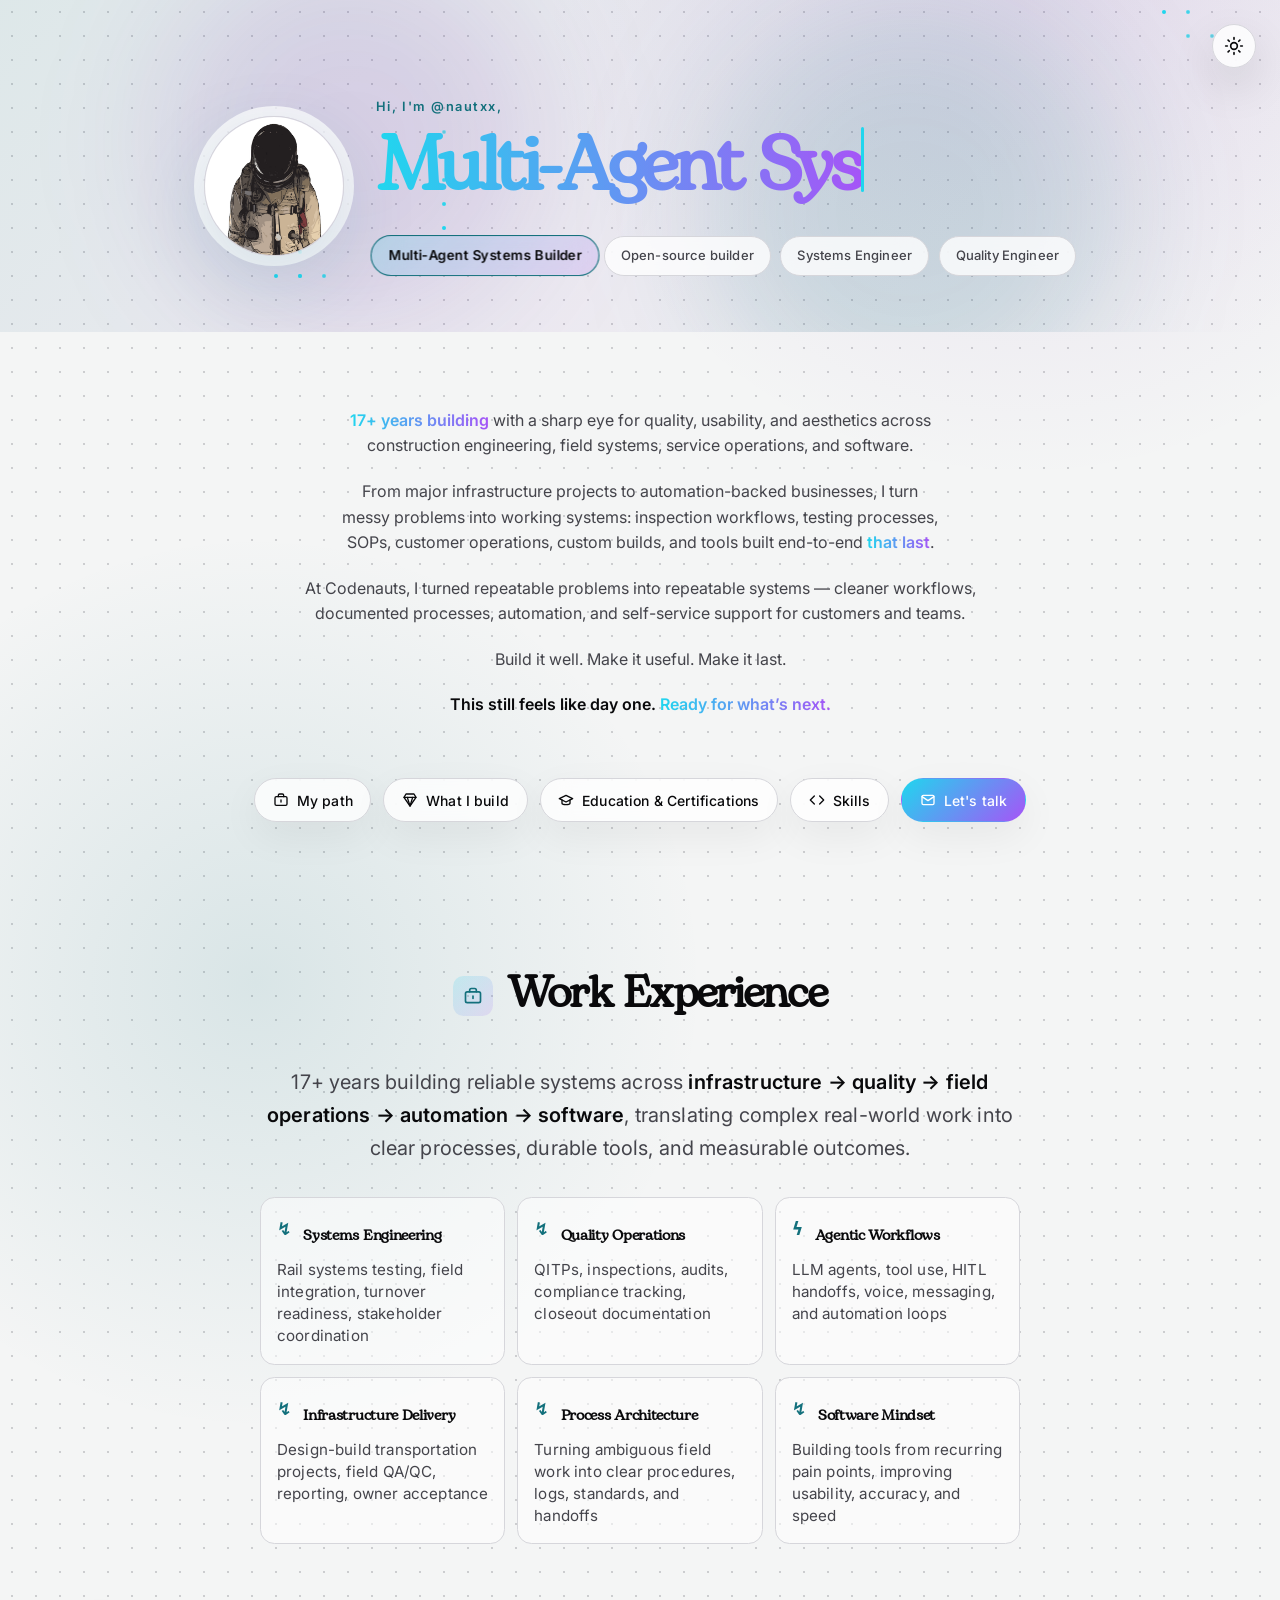
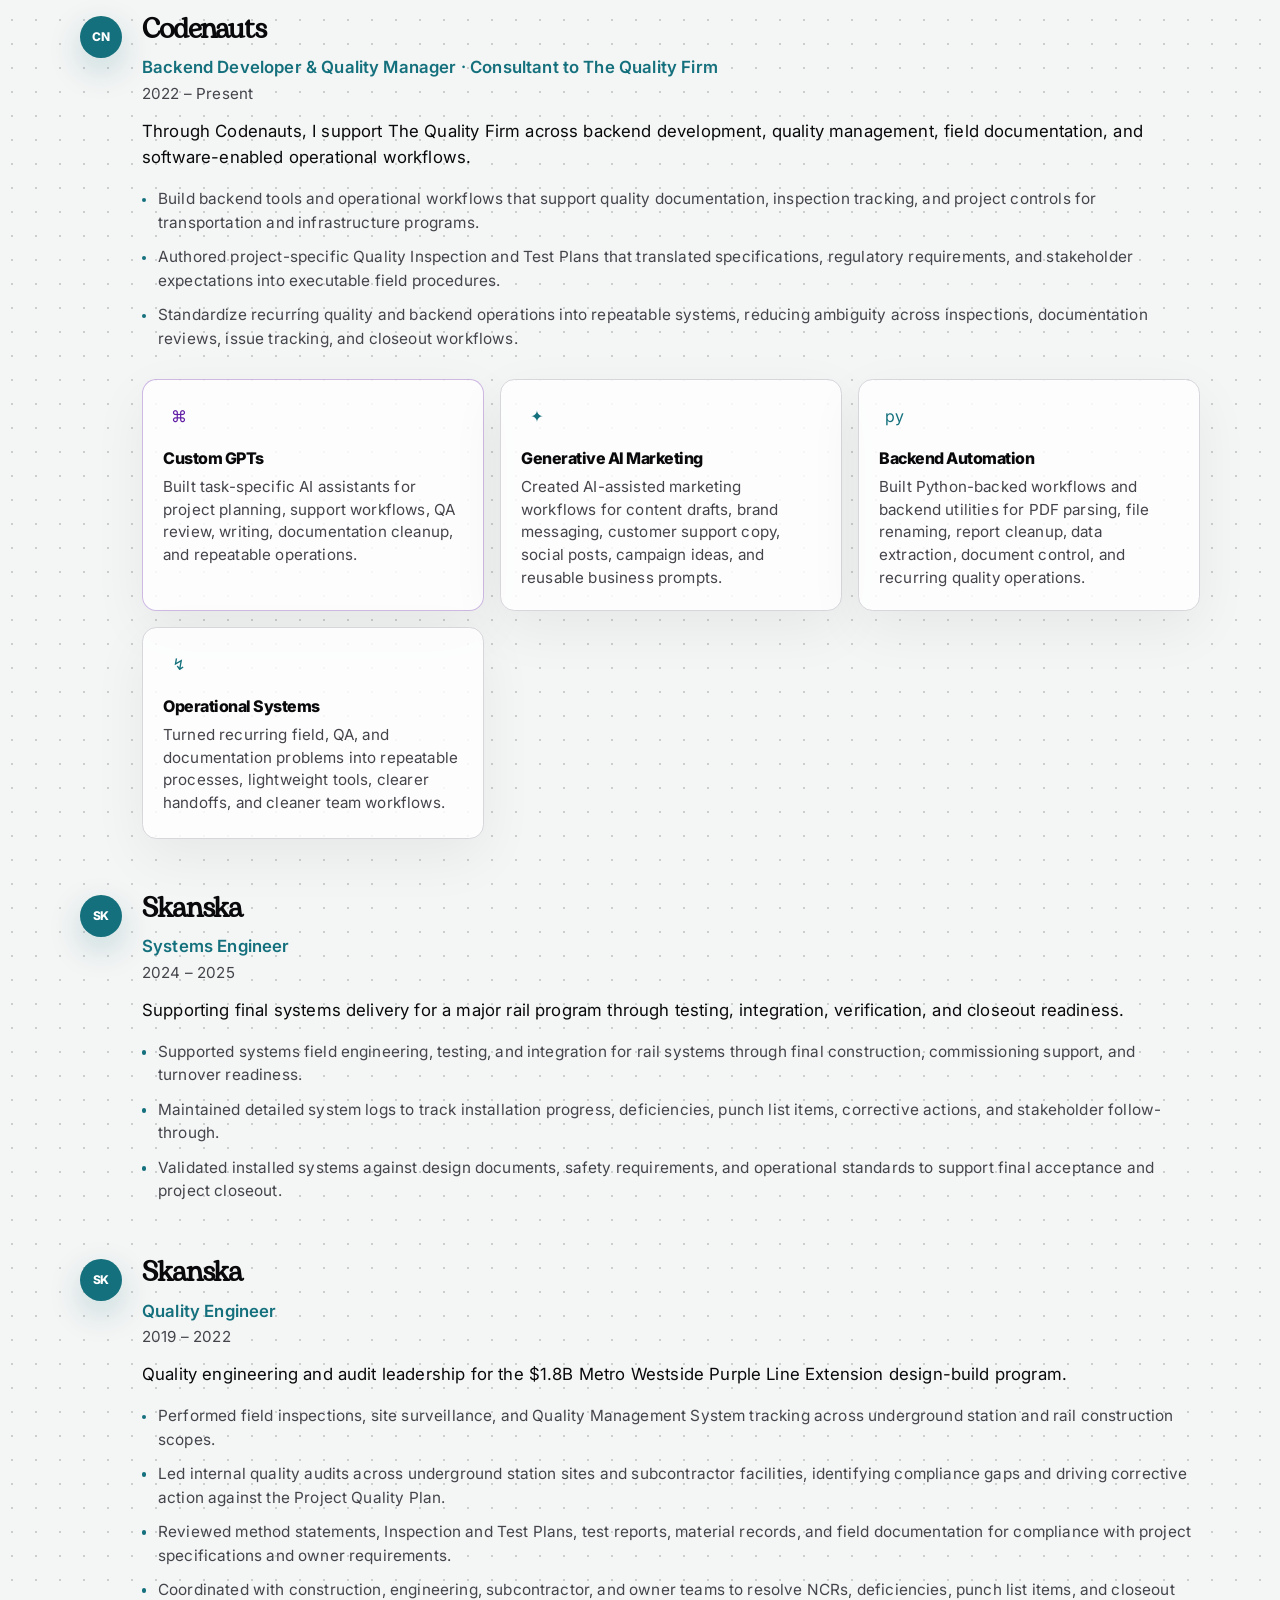
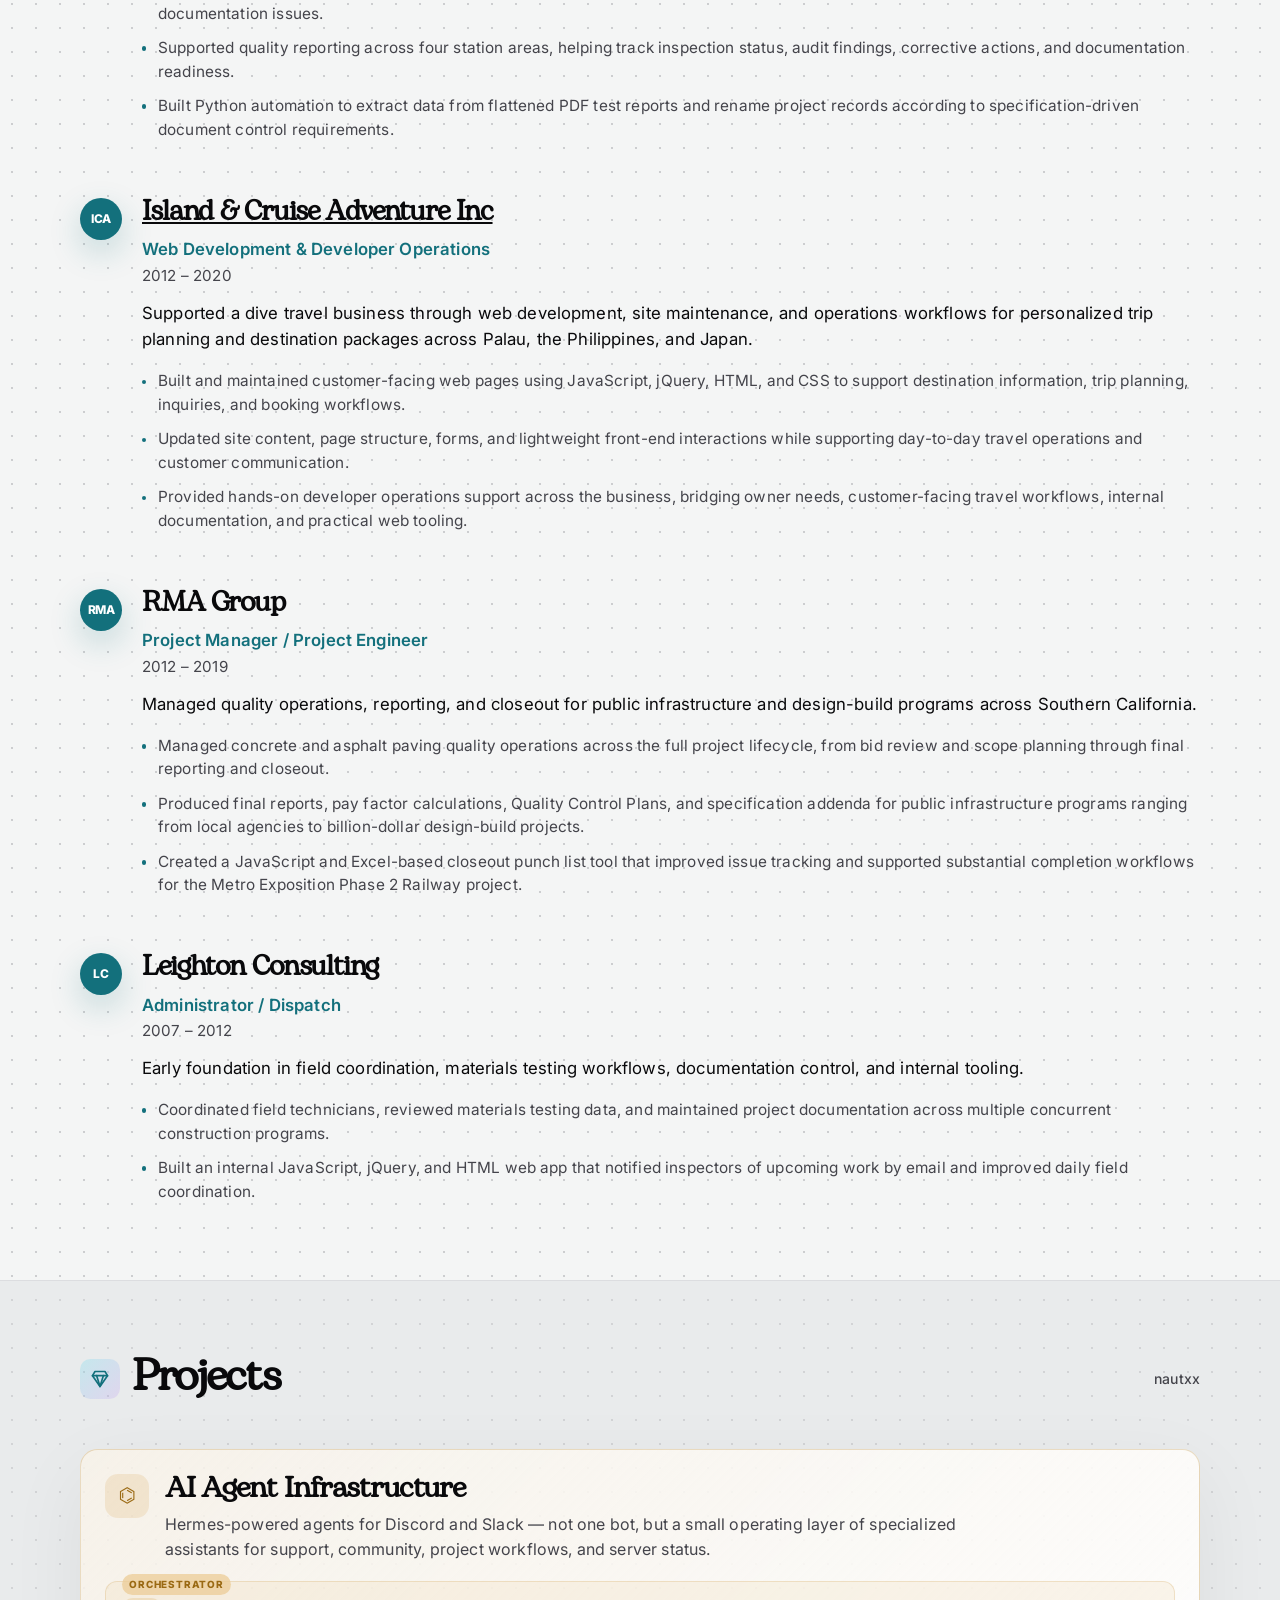
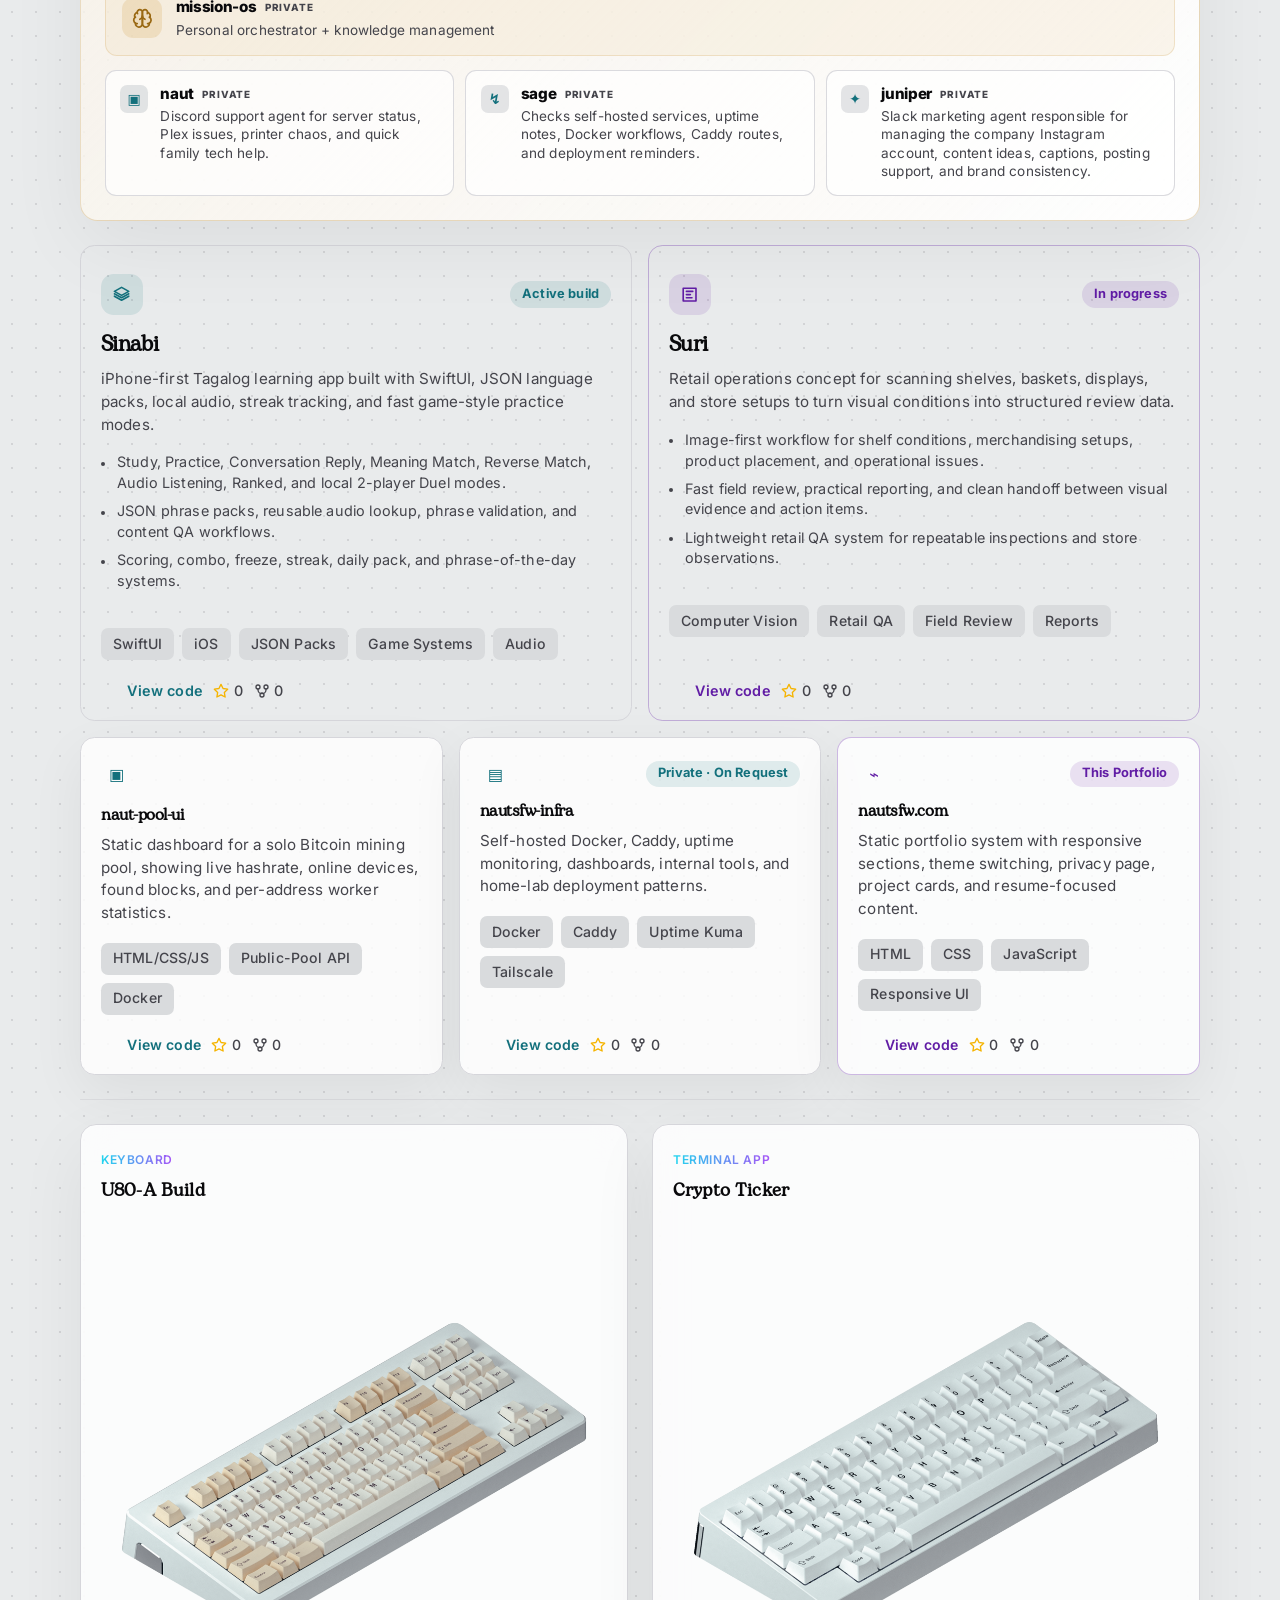
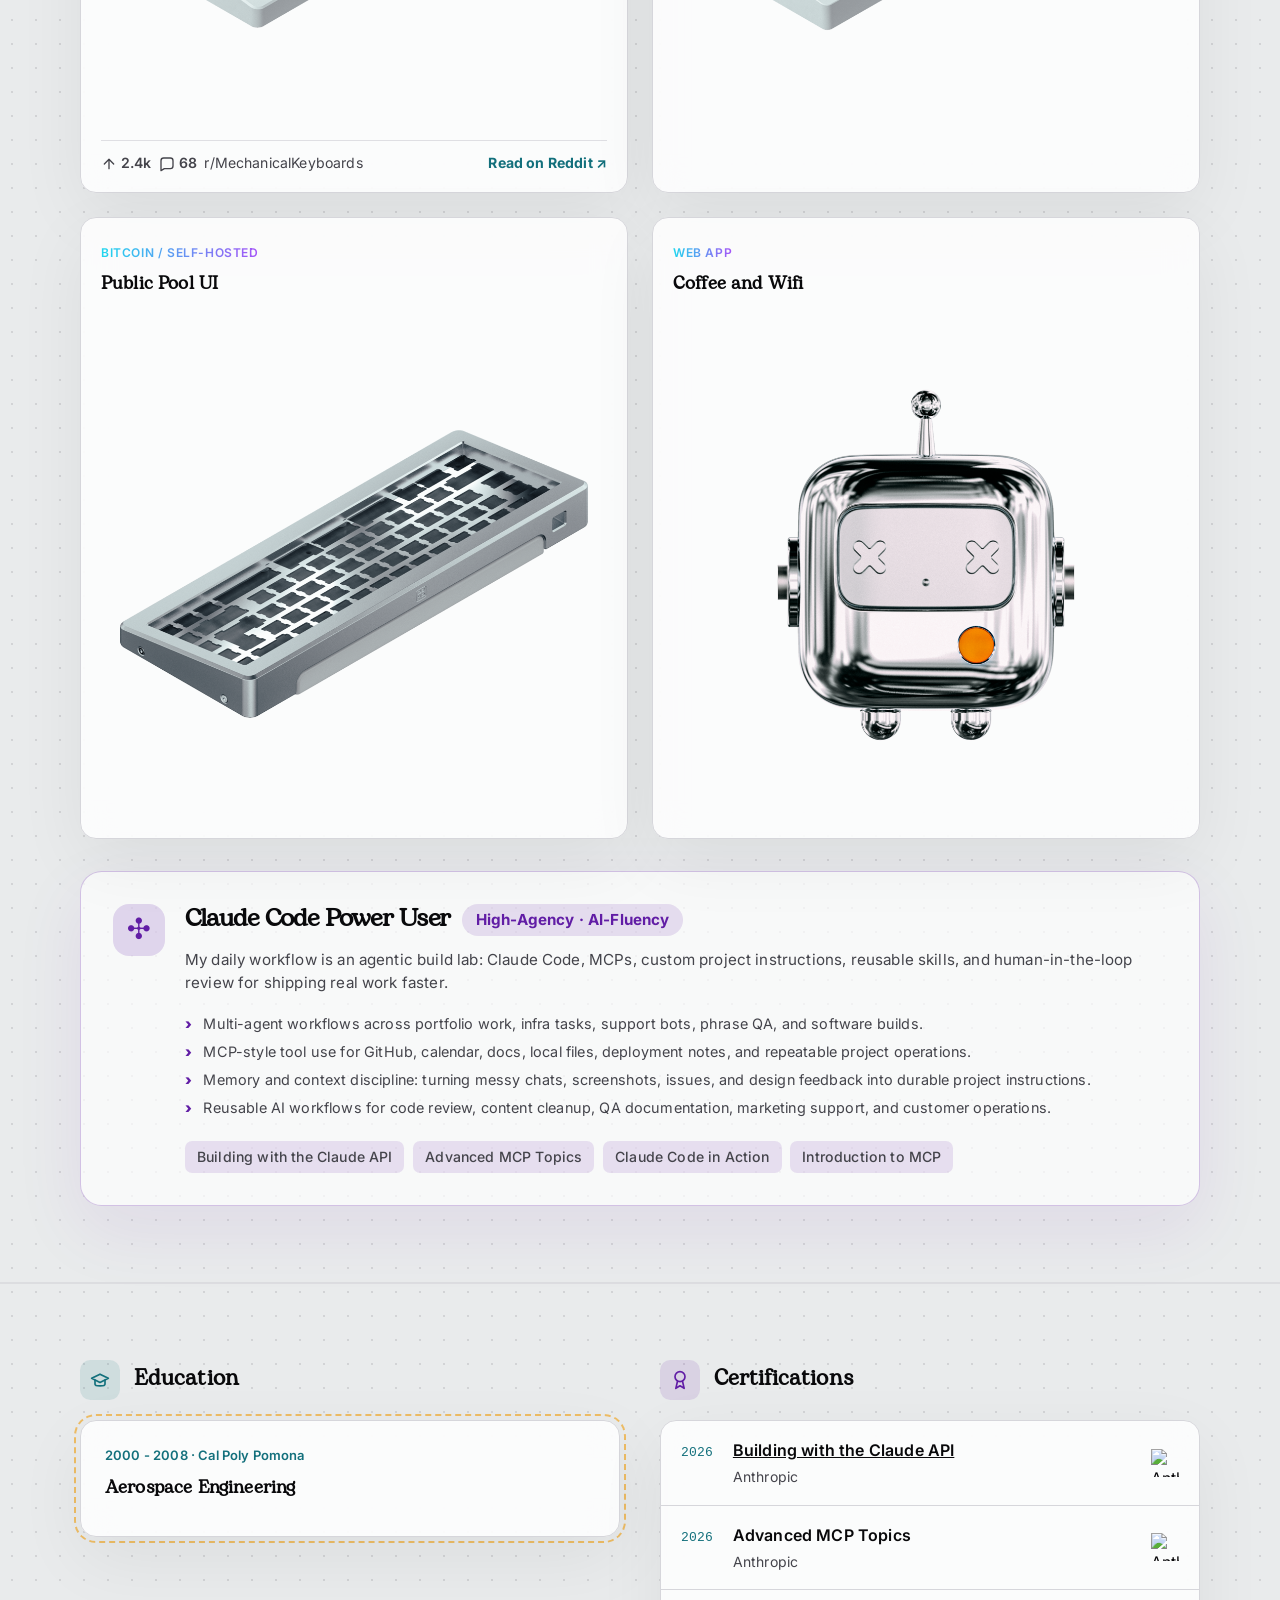
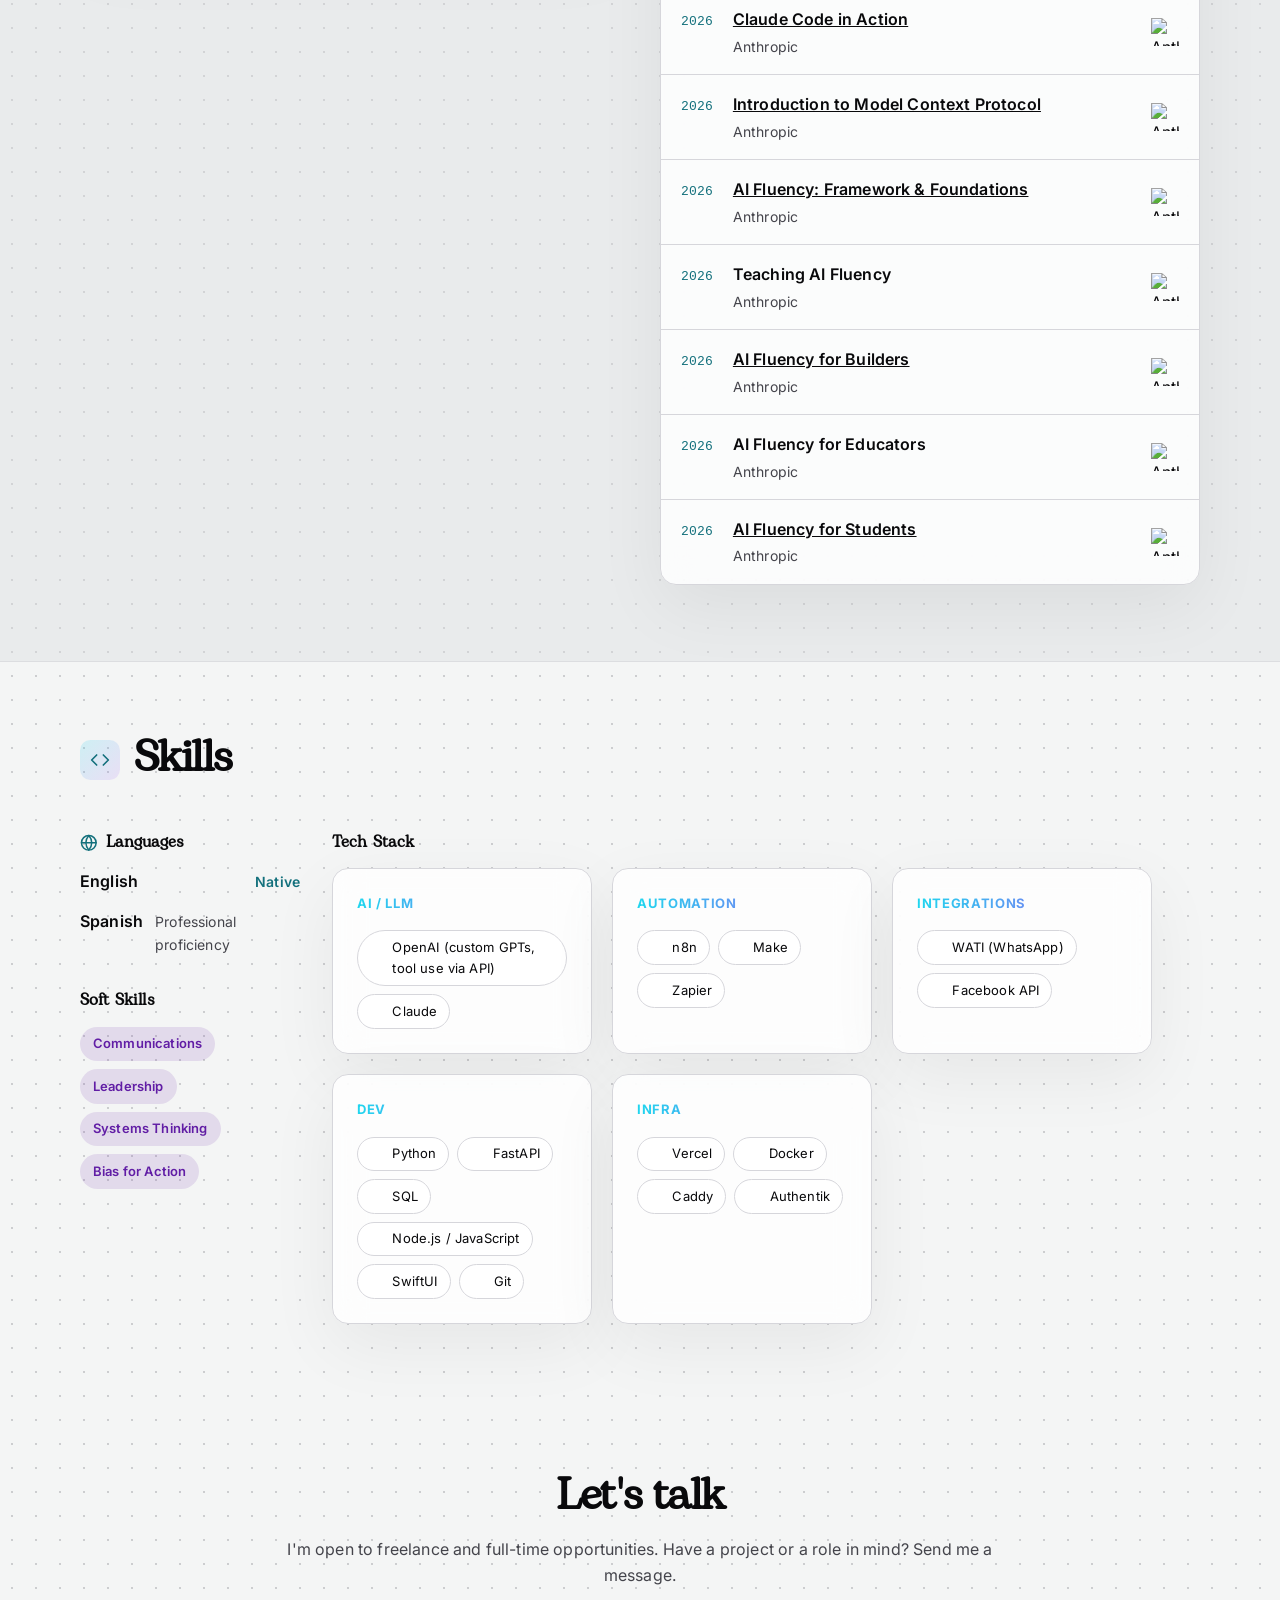
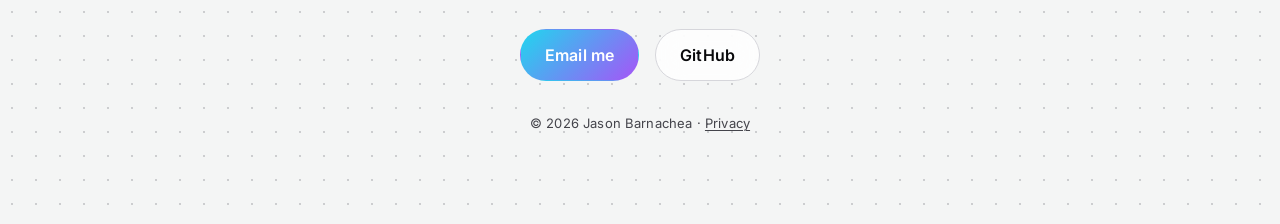
==== commit 47088fc3: "chore: add certificate link for Claude Code in Action" ====
--- a/index.html
+++ b/index.html
@@ -636,7 +636,7 @@
                   <div class="cert-row__main">
                     <span class="cert-row__year">2026</span>
                     <div class="cert-row__body">
-                      <p class="cert-row__name">Claude Code in Action</p>
+                      <p class="cert-row__name"><a href="https://verify.skilljar.com/c/wgiuya7yjqy5" target="_blank" rel="noopener noreferrer">Claude Code in Action</a></p>
                       <p class="cert-row__issuer">Anthropic</p>
                     </div>
                   </div>
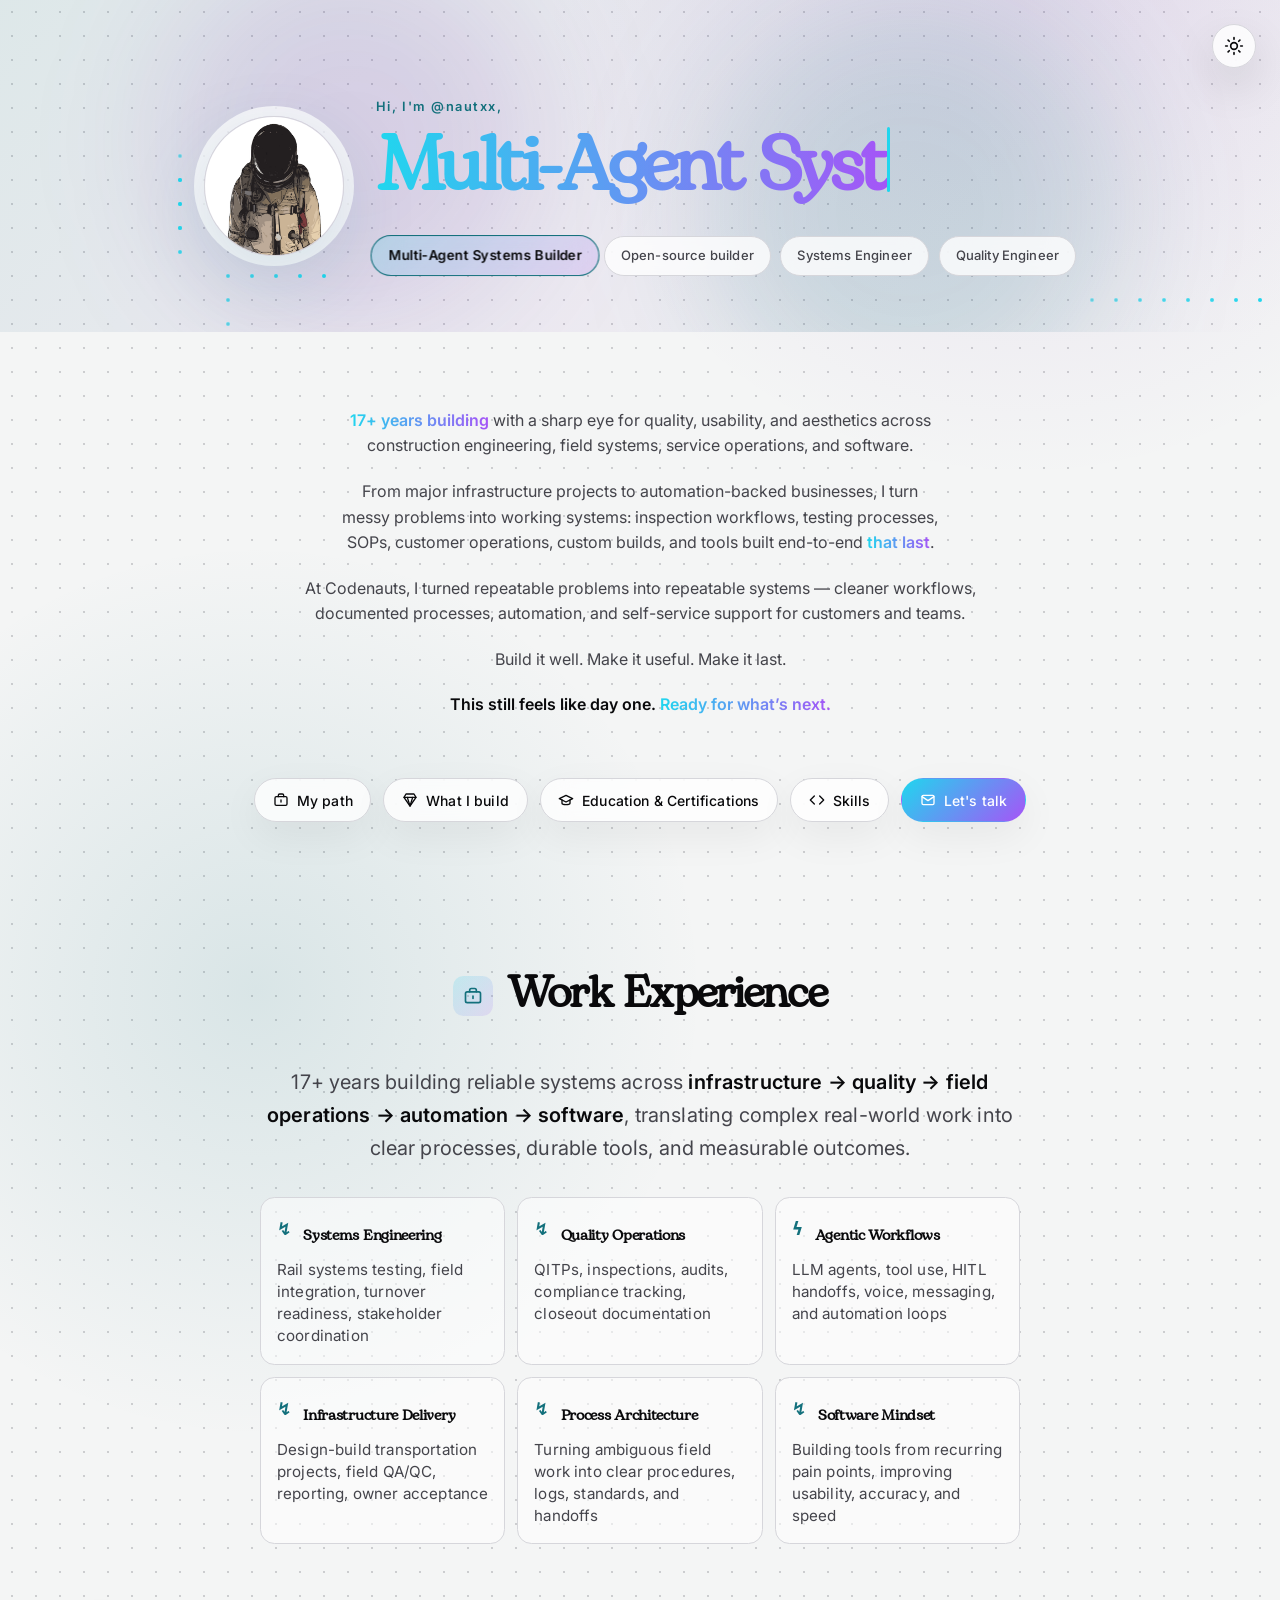
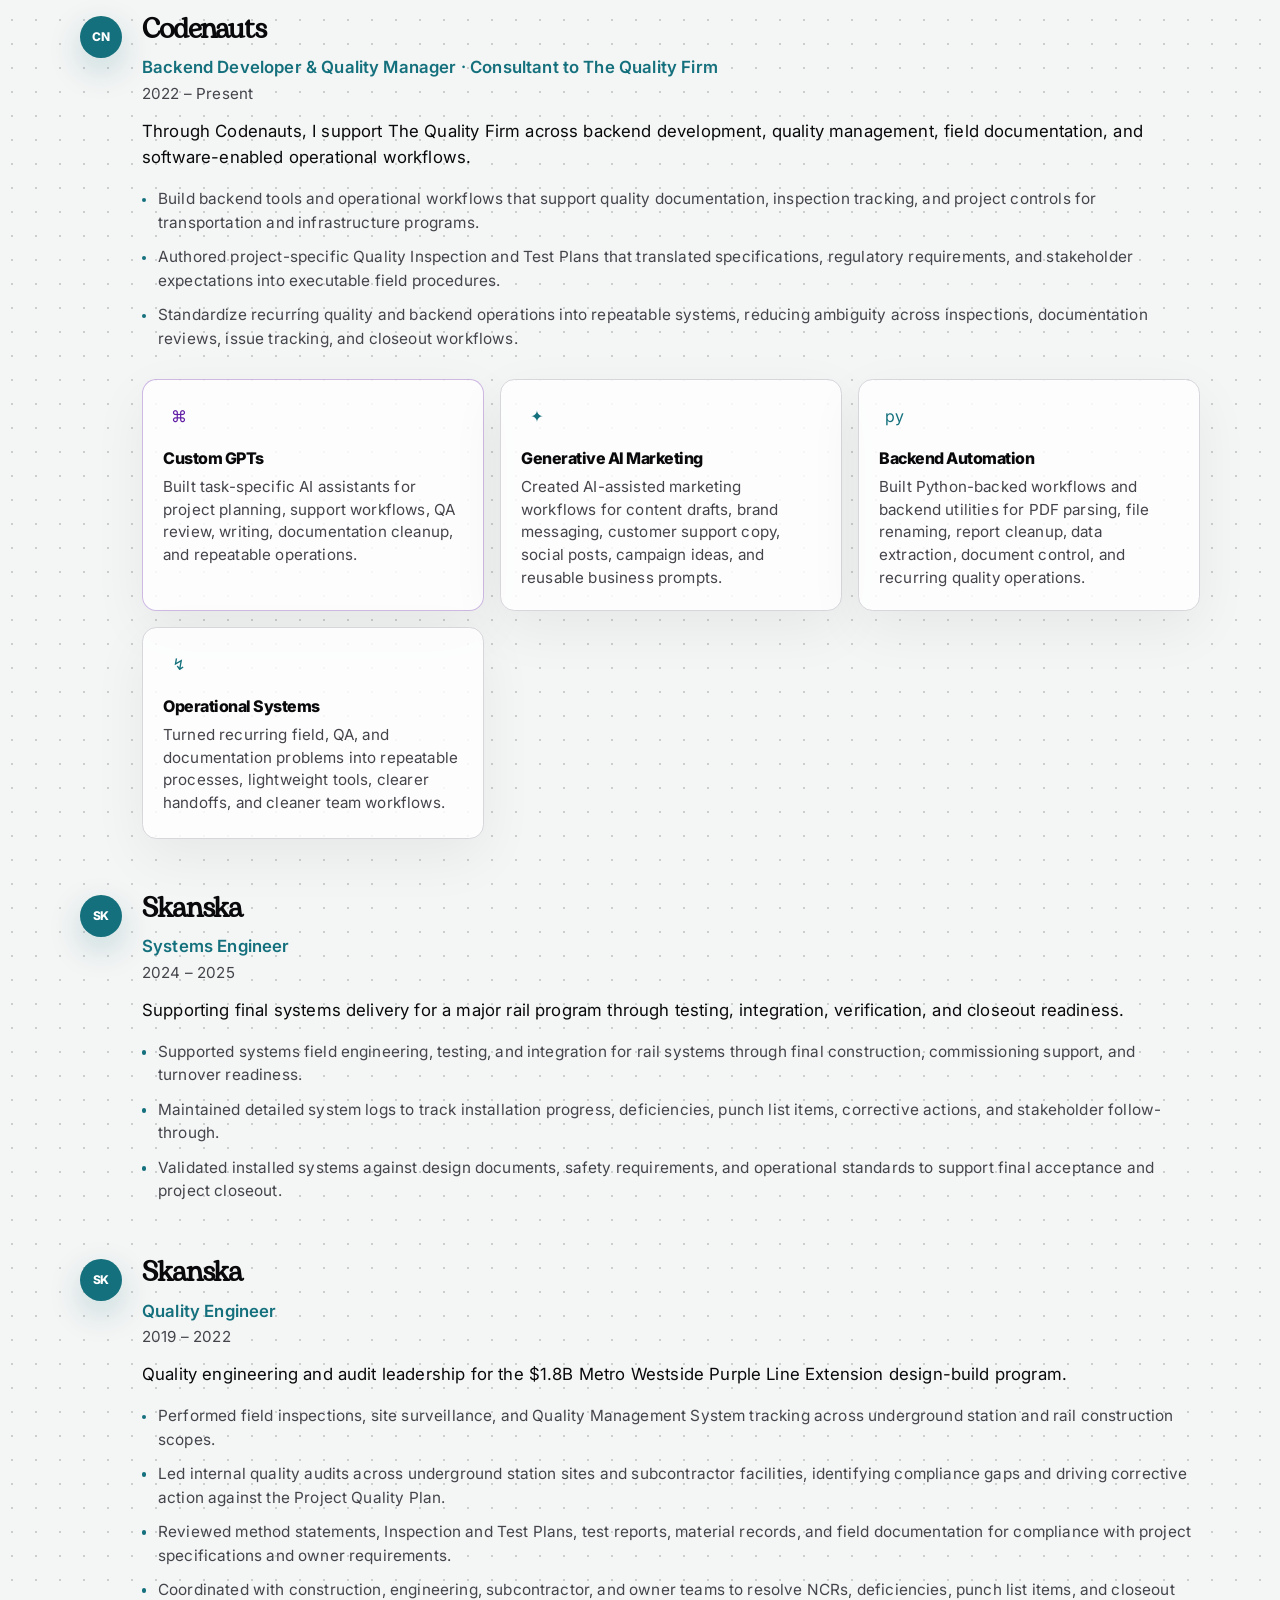
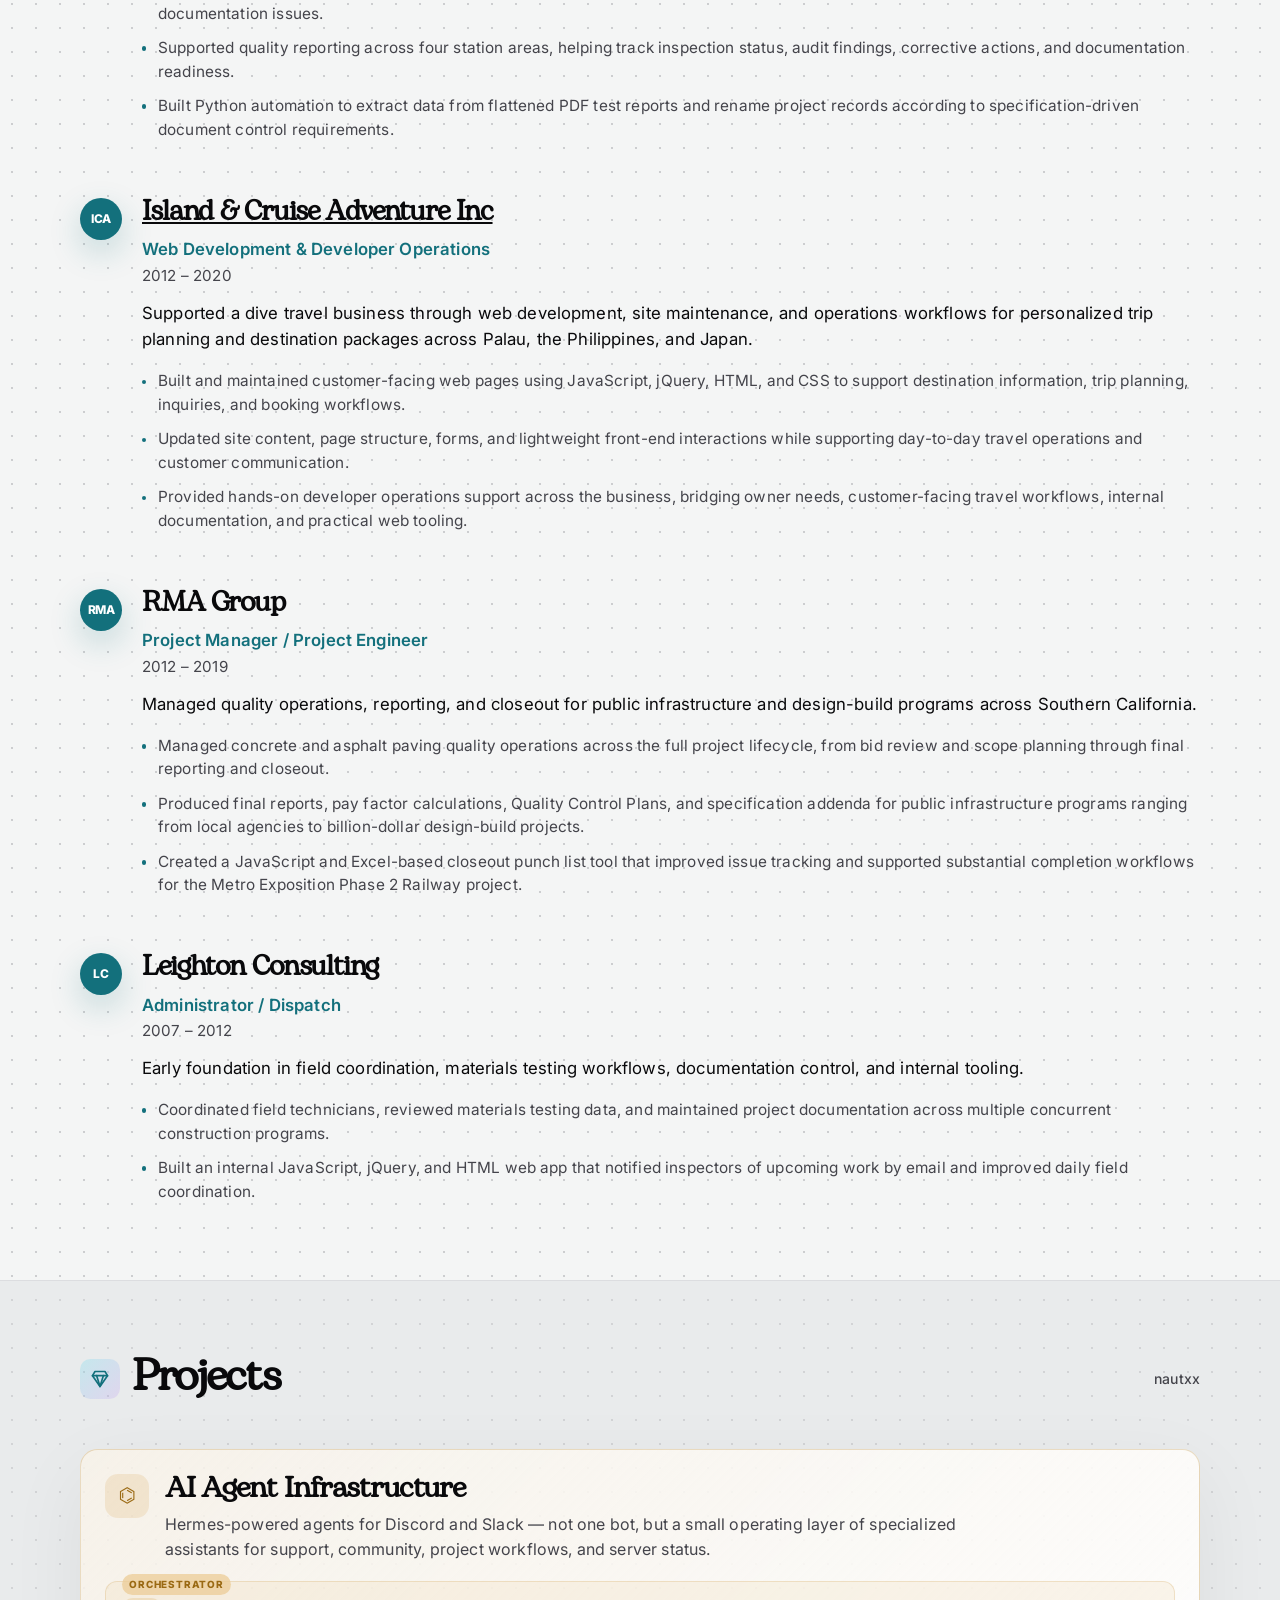
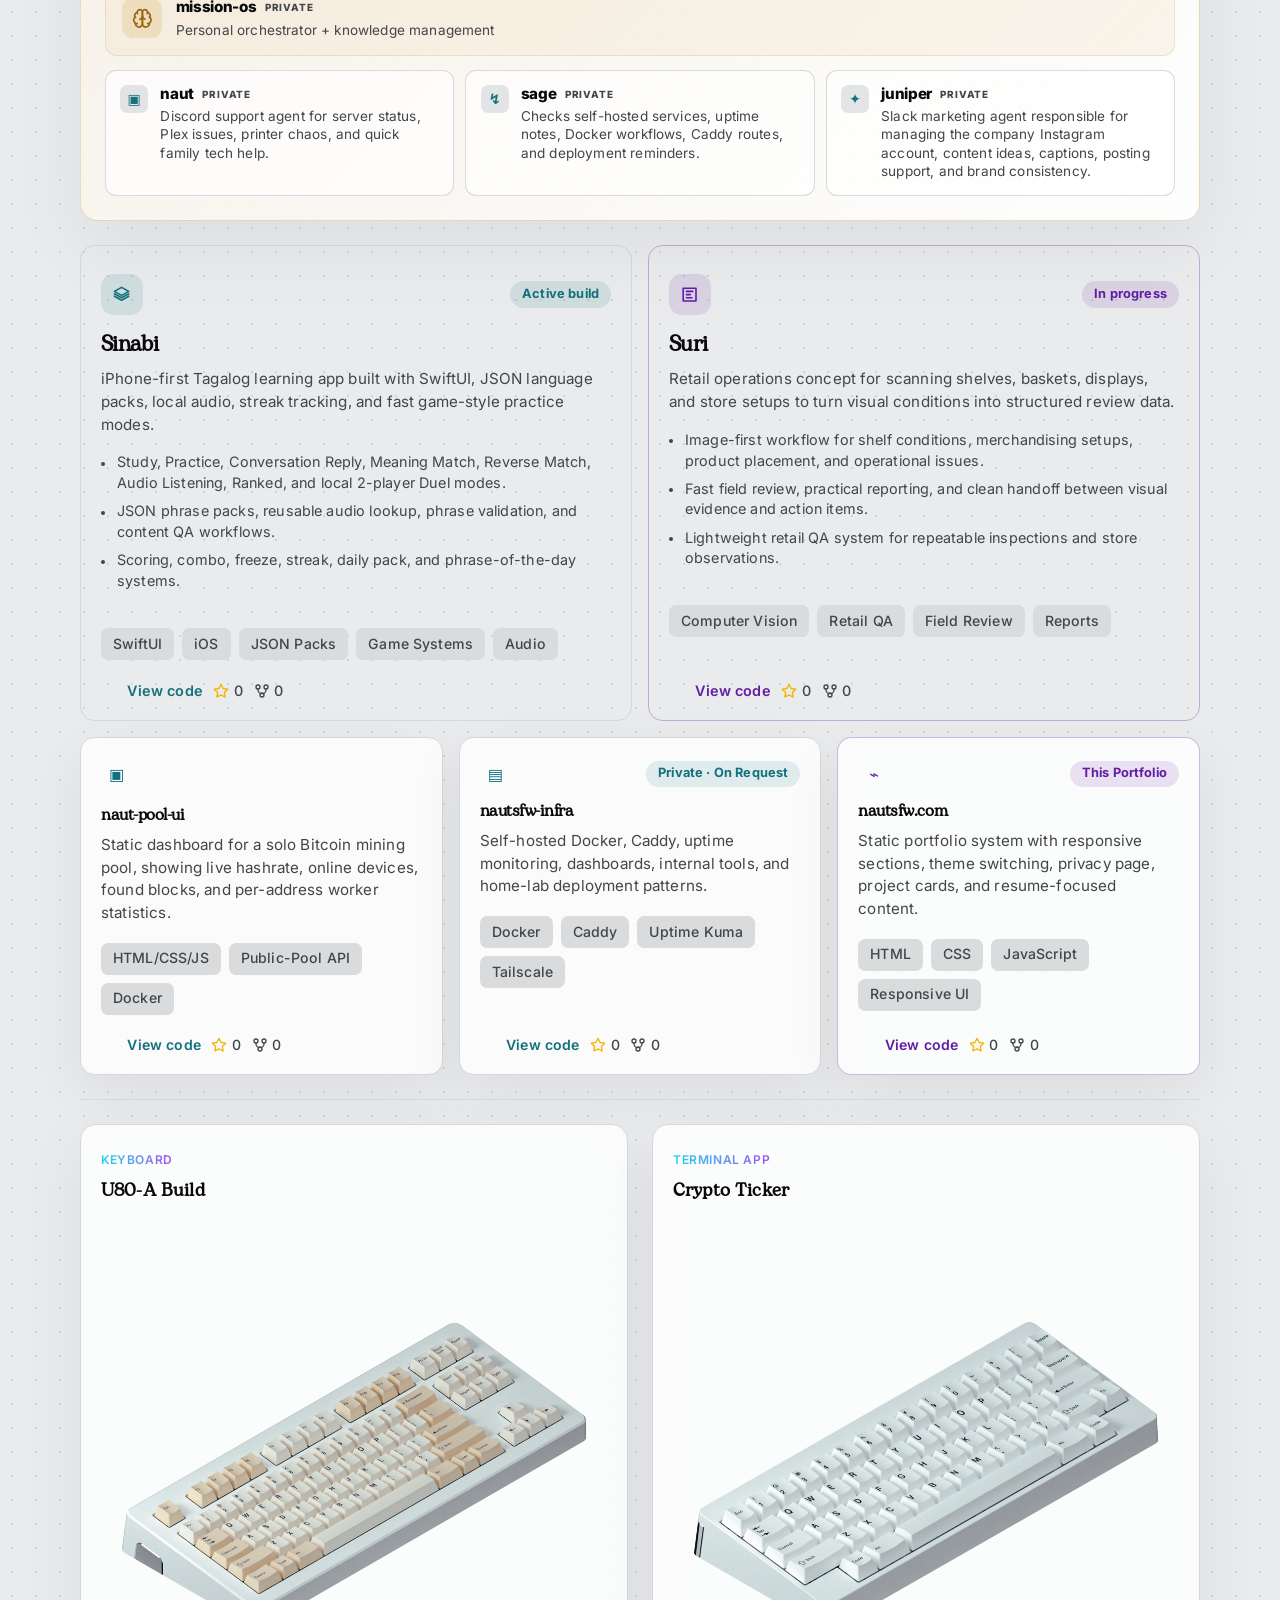
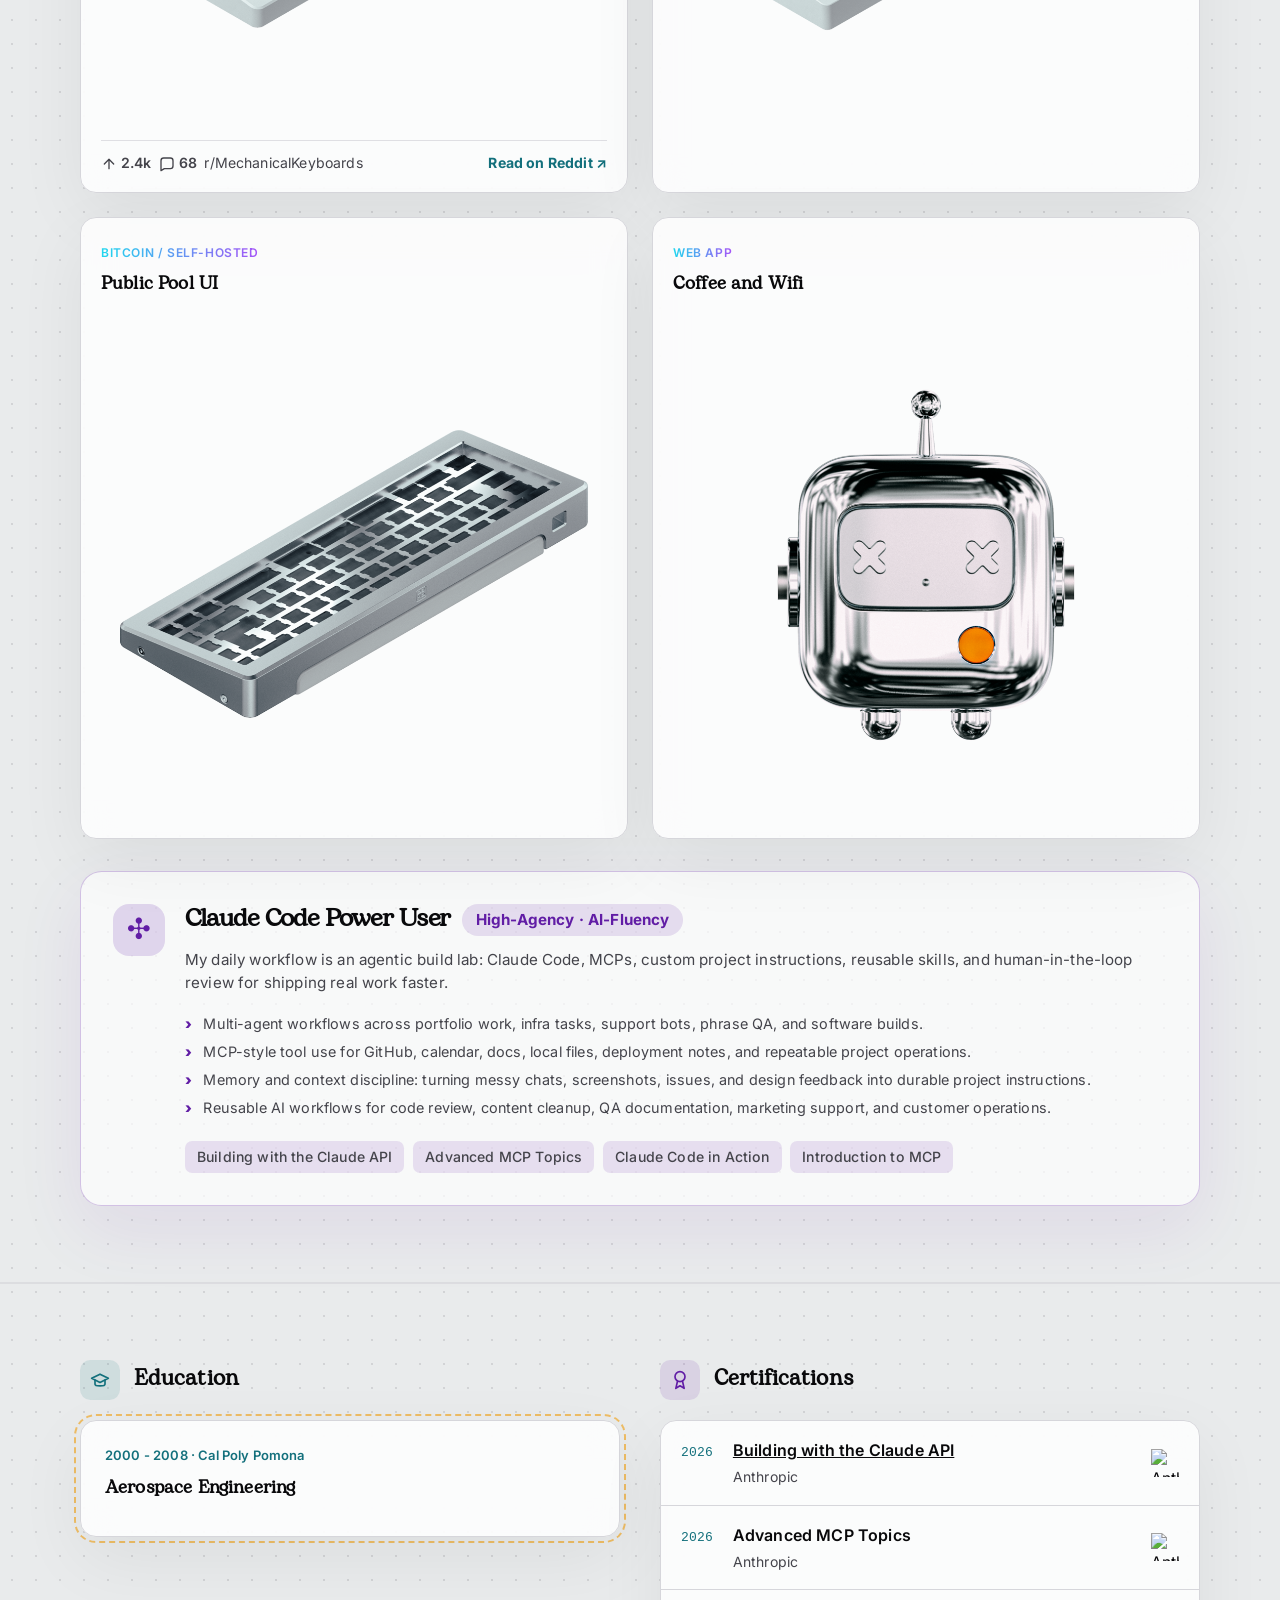
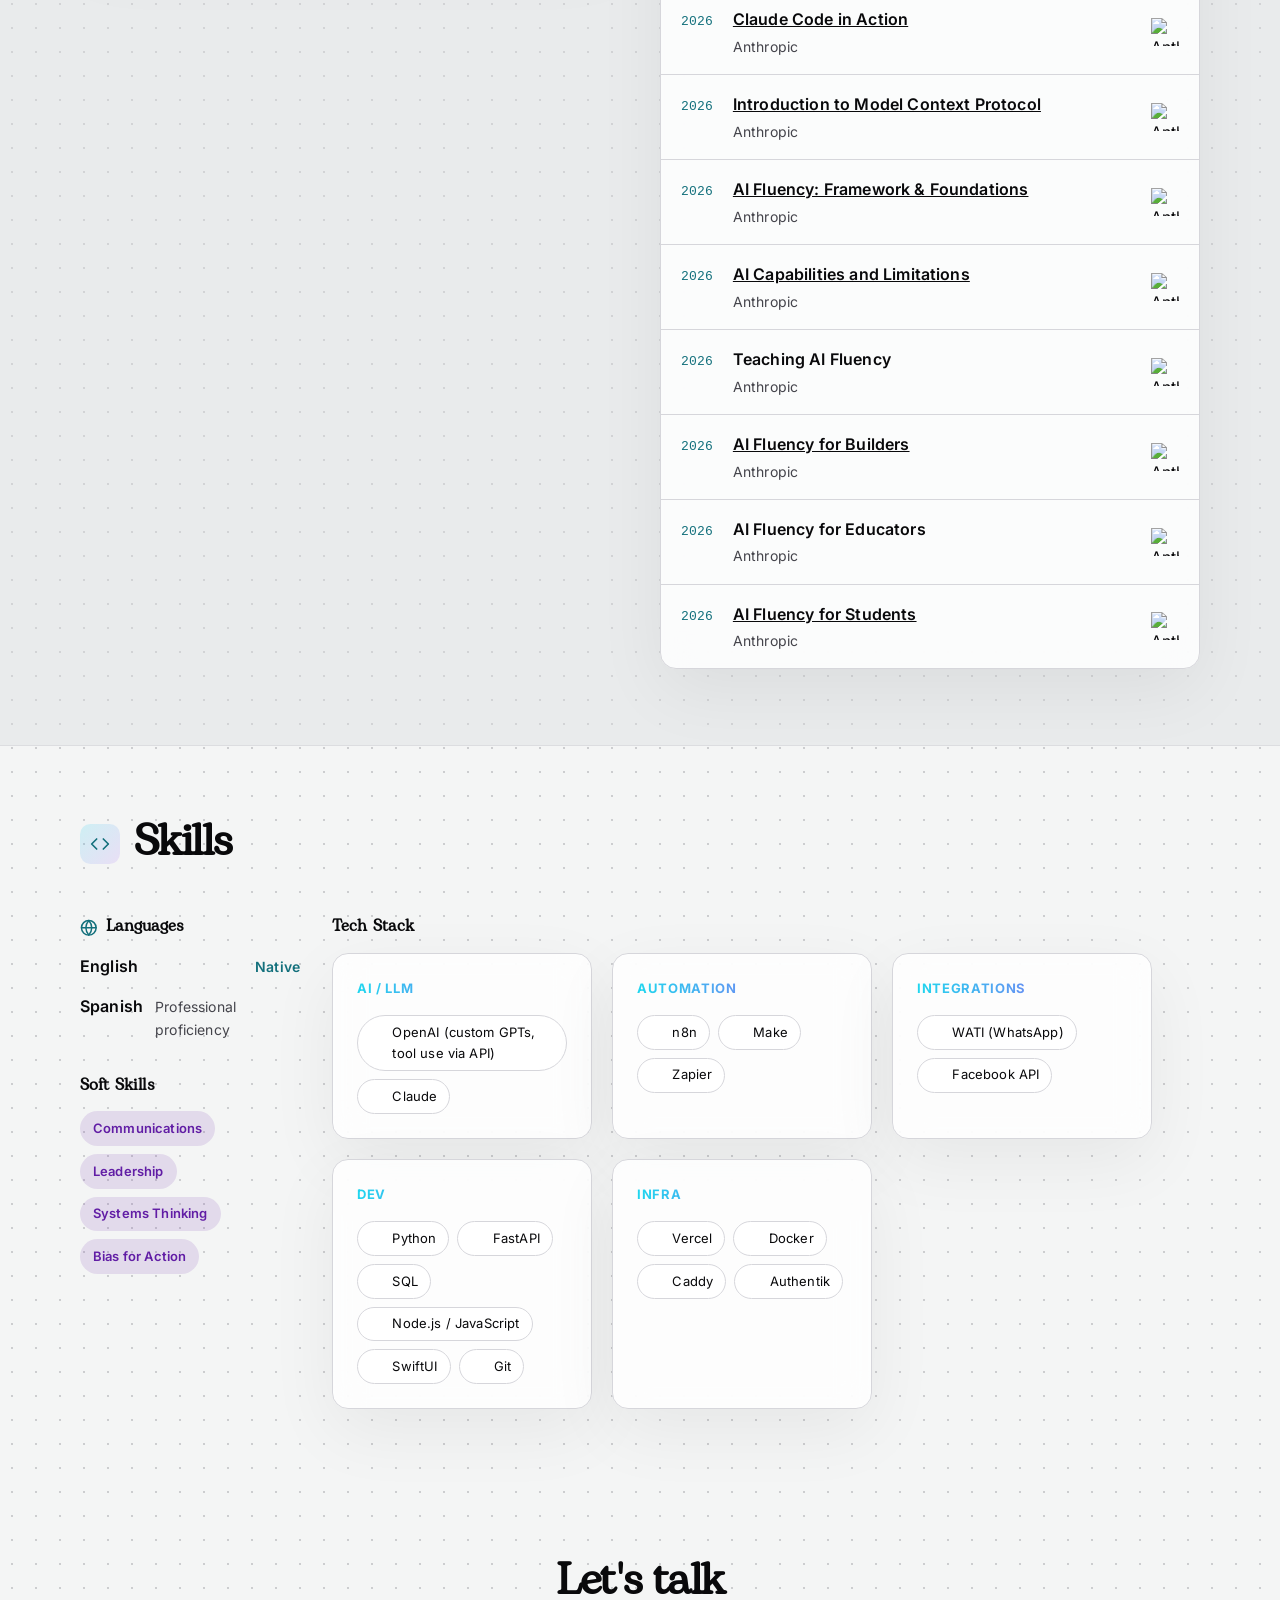
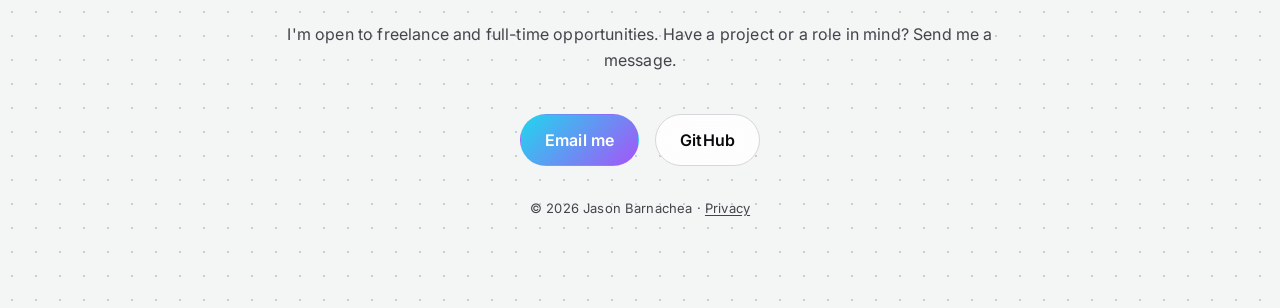
==== commit 538a5902: "chore: add AI Capabilities and Limitations certification and link" ====
--- a/index.html
+++ b/index.html
@@ -674,6 +674,17 @@
                   <div class="cert-row__main">
                     <span class="cert-row__year">2026</span>
                     <div class="cert-row__body">
+                      <p class="cert-row__name"><a href="https://verify.skilljar.com/c/mvkjima7f3d5" target="_blank" rel="noopener noreferrer">AI Capabilities and Limitations</a></p>
+                      <p class="cert-row__issuer">Anthropic</p>
+                    </div>
+                  </div>
+                  <img class="cert-row__mark" src="https://cdn.jsdelivr.net/npm/@lobehub/icons-static-png@latest/light/anthropic.png"
+                    alt="Anthropic" loading="lazy">
+                </div>
+                <div class="cert-row">
+                  <div class="cert-row__main">
+                    <span class="cert-row__year">2026</span>
+                    <div class="cert-row__body">
                       <p class="cert-row__name">Teaching AI Fluency</p>
                       <p class="cert-row__issuer">Anthropic</p>
                     </div>
